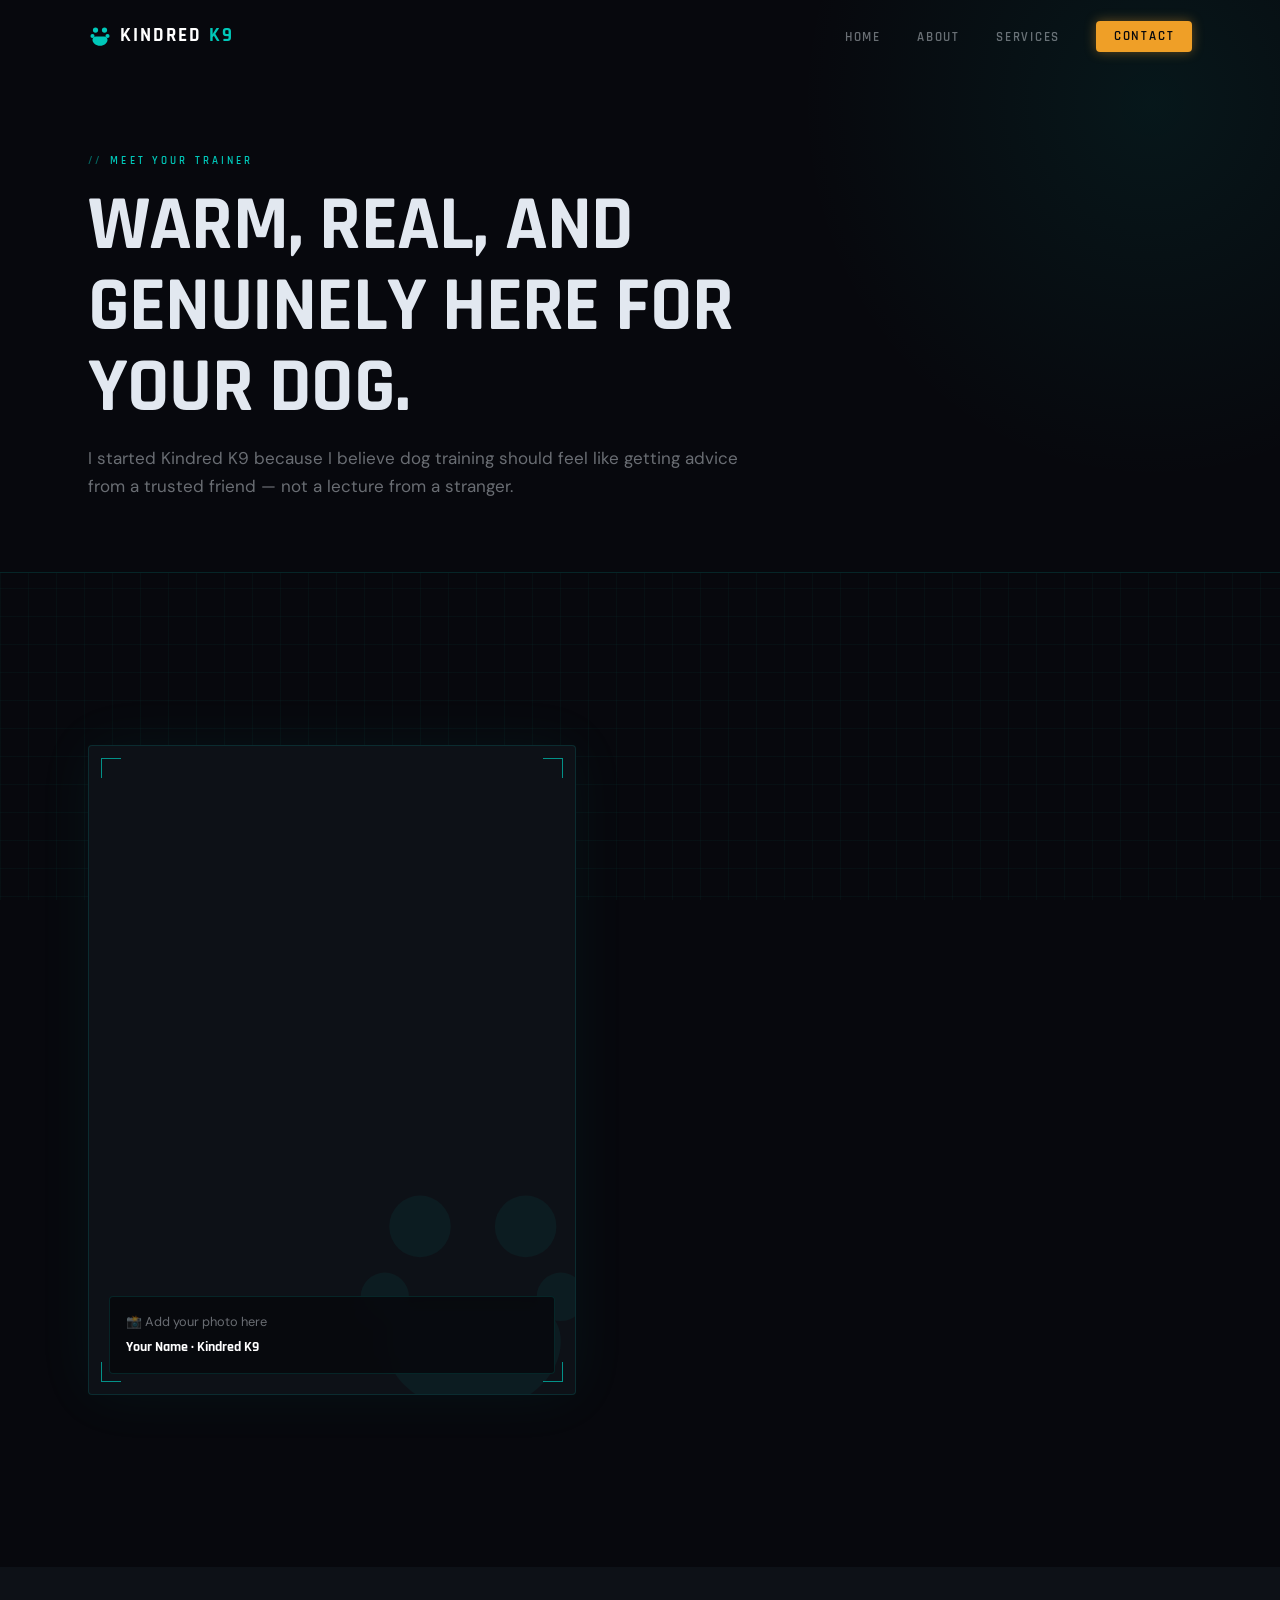
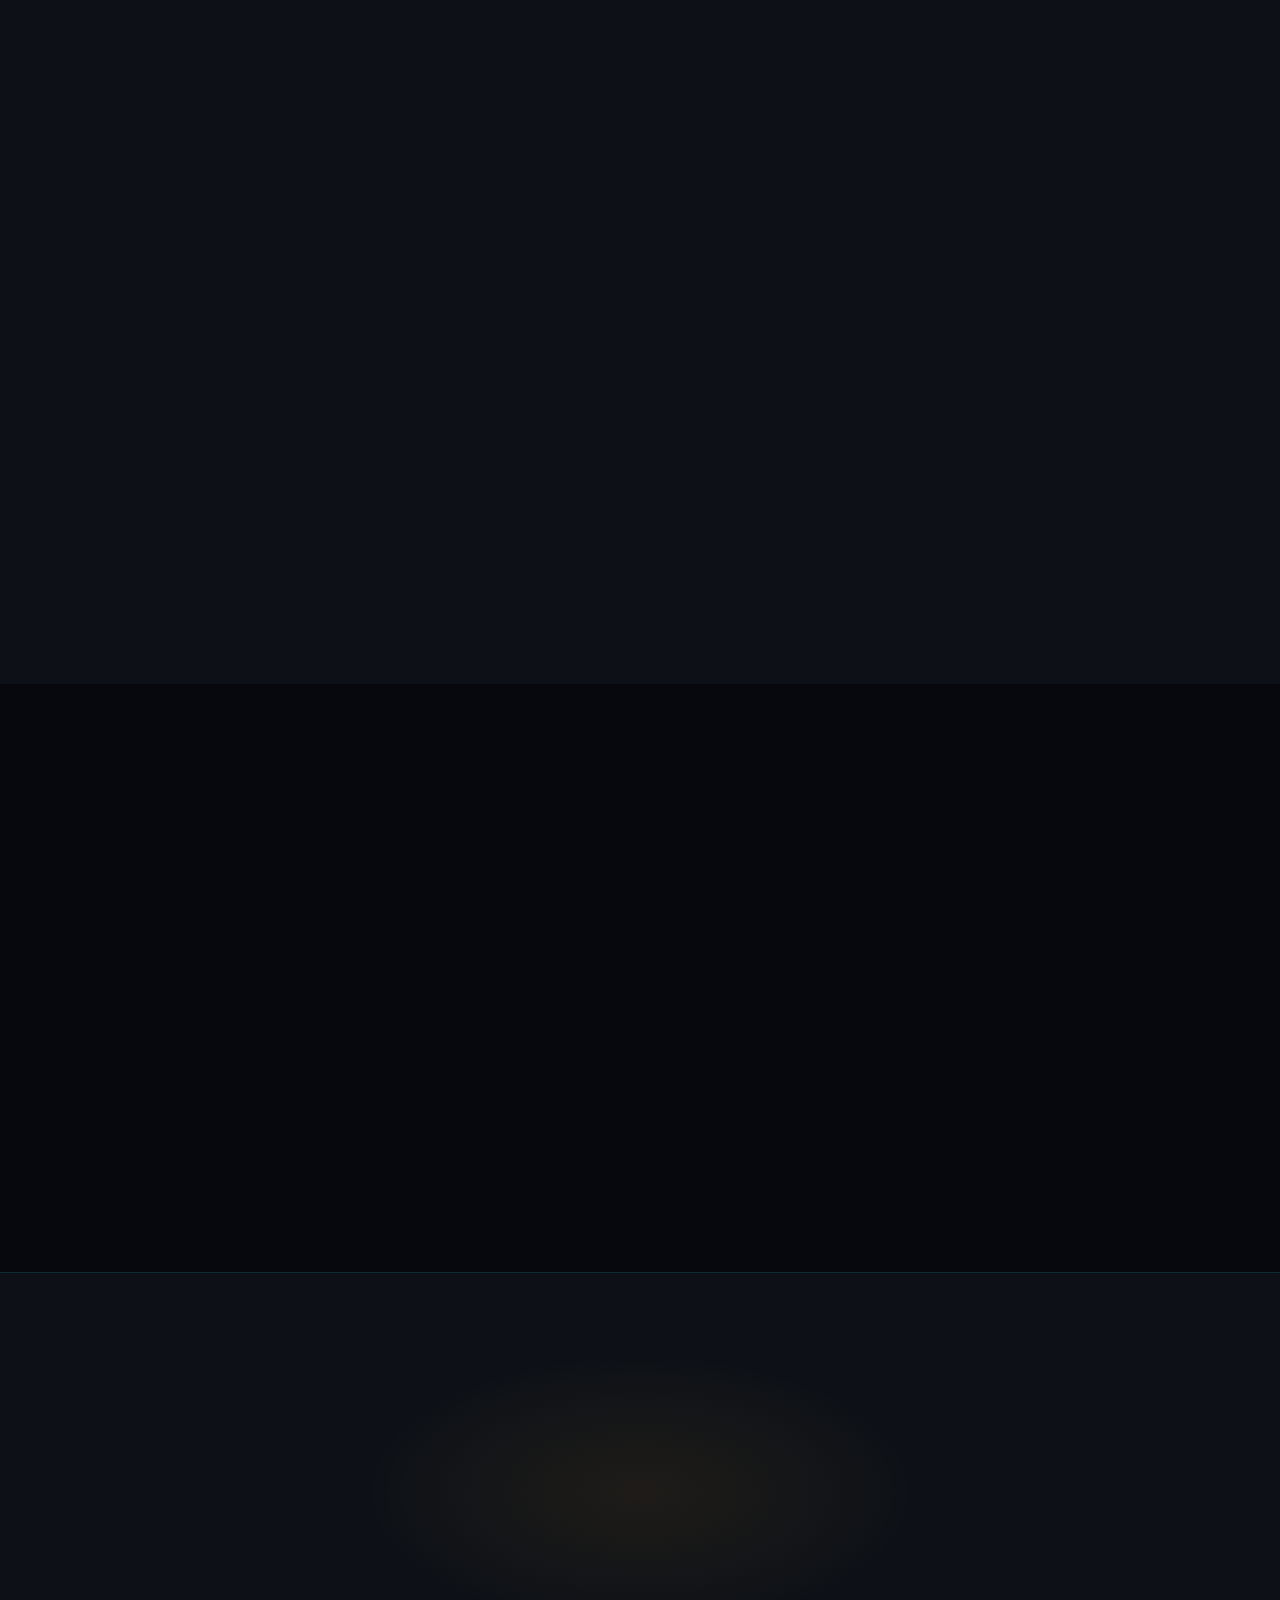
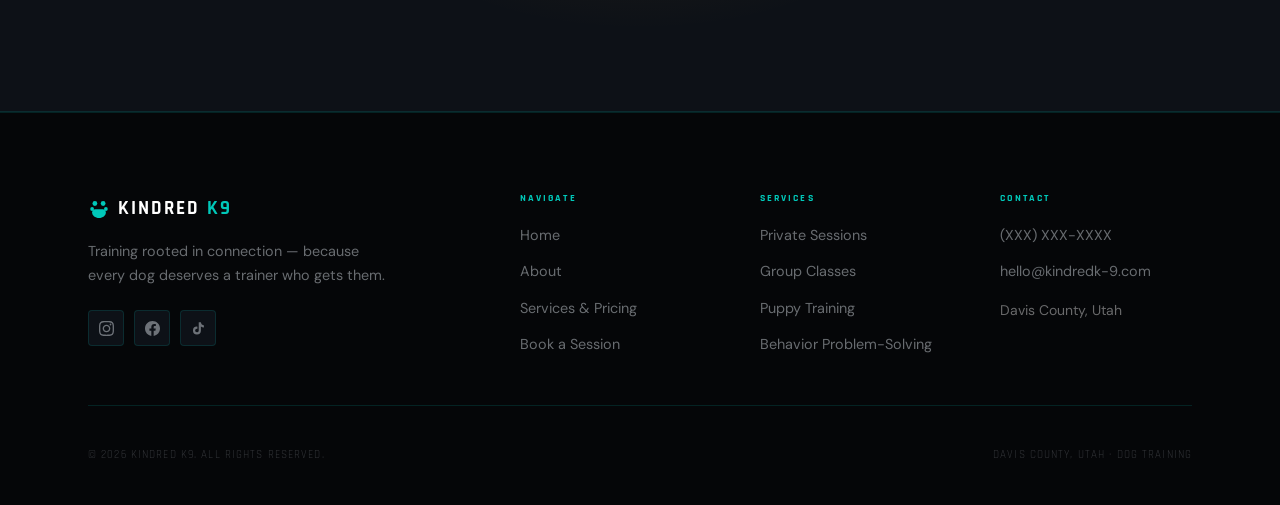
==== about.html @ f44fad34 "feat: update HTML for cyberpunk theme across all pages - Switch Playfair Display → Rajdhani Google F" ====
<!DOCTYPE html>
<html lang="en">
<head>
  <meta charset="UTF-8">
  <meta name="viewport" content="width=device-width, initial-scale=1.0">
  <title>About | Kindred K9 Dog Training – Davis County, Utah</title>
  <meta name="description" content="Meet the trainer behind Kindred K9. Learn about our relationship-first philosophy, training approach, and what it's like to work with us in Davis County, Utah.">
  <link rel="canonical" href="https://kindredk-9.com/about.html">

  <!-- Google Analytics placeholder -->
  <!-- <script async src="https://www.googletagmanager.com/gtag/js?id=G-XXXXXXXXXX"></script>
  <script>window.dataLayer=window.dataLayer||[];function gtag(){dataLayer.push(arguments);}gtag('js',new Date());gtag('config','G-XXXXXXXXXX');</script> -->

  <link rel="preconnect" href="https://fonts.googleapis.com">
  <link rel="preconnect" href="https://fonts.gstatic.com" crossorigin>
  <link href="https://fonts.googleapis.com/css2?family=Rajdhani:wght@400;500;600;700&family=DM+Sans:wght@300;400;500;600&display=swap" rel="stylesheet">
  <link rel="stylesheet" href="css/styles.css">
</head>
<body class="grid-bg">

  <!-- ── Navigation ─────────────────────────────── -->
  <nav class="site-nav" aria-label="Main navigation">
    <div class="nav-inner">
      <a href="index.html" class="nav-logo" aria-label="Kindred K9 home">
        <svg viewBox="0 0 32 32" fill="currentColor" aria-hidden="true">
          <circle cx="10" cy="8" r="3.5"/><circle cx="22" cy="8" r="3.5"/>
          <circle cx="6" cy="16" r="2.75"/><circle cx="26" cy="16" r="2.75"/>
          <path d="M16 29c-5.523 0-10-3.582-10-8 0-2.485 2.015-4.5 4.5-4.5h11c2.485 0 4.5 2.015 4.5 4.5 0 4.418-4.477 8-10 8z"/>
        </svg>
        KINDRED <span class="k9">K9</span>
      </a>
      <ul class="nav-links" role="list">
        <li><a href="index.html">Home</a></li>
        <li><a href="about.html">About</a></li>
        <li><a href="services.html">Services</a></li>
        <li><a href="contact.html" class="nav-cta">Contact</a></li>
      </ul>
      <button class="nav-toggle" aria-label="Open menu" aria-expanded="false">
        <span></span><span></span><span></span>
      </button>
    </div>
  </nav>

  <!-- ── Mobile Overlay ─────────────────────────── -->
  <div class="nav-overlay" role="dialog" aria-modal="true" aria-label="Navigation menu">
    <div class="nav-overlay-top">
      <a href="index.html" class="nav-logo">
        <svg viewBox="0 0 32 32" fill="currentColor" aria-hidden="true" style="width:24px;height:24px">
          <circle cx="10" cy="8" r="3.5"/><circle cx="22" cy="8" r="3.5"/>
          <circle cx="6" cy="16" r="2.75"/><circle cx="26" cy="16" r="2.75"/>
          <path d="M16 29c-5.523 0-10-3.582-10-8 0-2.485 2.015-4.5 4.5-4.5h11c2.485 0 4.5 2.015 4.5 4.5 0 4.418-4.477 8-10 8z"/>
        </svg>
        KINDRED <span class="k9">K9</span>
      </a>
      <button class="nav-overlay-close" aria-label="Close menu">&#x2715;</button>
    </div>
    <nav class="nav-overlay-links" aria-label="Mobile navigation">
      <a href="index.html">Home</a>
      <a href="about.html">About</a>
      <a href="services.html">Services</a>
    </nav>
    <div class="nav-overlay-cta">
      <a href="contact.html" class="btn btn-secondary btn-lg">Contact</a>
    </div>
  </div>

  <main>

    <!-- ── Page Hero ──────────────────────────────── -->
    <section class="page-hero" aria-label="About Kindred K9">
      <div class="container">
        <span class="eyebrow">Meet Your Trainer</span>
        <h1>Warm, real, and genuinely here for your dog.</h1>
        <p>I started Kindred K9 because I believe dog training should feel like getting advice from a trusted friend — not a lecture from a stranger.</p>
      </div>
    </section>

    <!-- ── Bio Section ────────────────────────────── -->
    <section class="section">
      <div class="container">
        <div class="about-split">

          <div class="about-photo" aria-hidden="true">
            <div class="corner corner-tl"></div>
            <div class="corner corner-tr"></div>
            <div class="corner corner-bl"></div>
            <div class="corner corner-br"></div>
            <div class="about-photo-paw">
              <svg viewBox="0 0 32 32" fill="currentColor">
                <circle cx="10" cy="8" r="3.5"/><circle cx="22" cy="8" r="3.5"/>
                <circle cx="6" cy="16" r="2.75"/><circle cx="26" cy="16" r="2.75"/>
                <path d="M16 29c-5.523 0-10-3.582-10-8 0-2.485 2.015-4.5 4.5-4.5h11c2.485 0 4.5 2.015 4.5 4.5 0 4.418-4.477 8-10 8z"/>
              </svg>
            </div>
            <div class="about-photo-caption">
              <p>📸 Add your photo here</p>
              <strong>Your Name · Kindred K9</strong>
            </div>
          </div>

          <div class="about-content" data-animate>
            <span class="eyebrow">My Story</span>
            <h2>Dogs have always been my people.</h2>
            <p>
              I grew up in the Salt Lake Valley surrounded by dogs — and I quickly realized
              that most behavior problems aren't about the dog at all. They're about
              communication. When dogs and their owners speak the same language, everything changes.
            </p>
            <p>
              After years of working with dogs of every breed, size, and background, I launched
              Kindred K9 to bring that kind of personal, patient, relationship-first training
              directly to families in Davis County and the surrounding communities.
            </p>
            <p>
              I'm not a franchise. I'm not a facility. I'm your neighbor — someone who genuinely
              cares about your dog and wants to see you both thrive together.
            </p>

            <div class="philosophy-grid" data-animate>
              <div class="philosophy-item">
                <h4>Force-free methods</h4>
                <p>Positive reinforcement because it works and because it's right.</p>
              </div>
              <div class="philosophy-item">
                <h4>Owner education</h4>
                <p>I teach you, not just your dog — so results last long after we're done.</p>
              </div>
              <div class="philosophy-item">
                <h4>No cookie-cutter plans</h4>
                <p>Every session is designed around your specific dog and home environment.</p>
              </div>
              <div class="philosophy-item">
                <h4>Honest about timelines</h4>
                <p>Real results take time. I'll always give you a straight answer about expectations.</p>
              </div>
            </div>
          </div>
        </div>
      </div>
    </section>

    <!-- ── Training Philosophy ────────────────────── -->
    <section class="section section--tinted" aria-labelledby="philosophy-heading">
      <div class="container">
        <div class="section-header" data-animate>
          <span class="eyebrow">My Approach</span>
          <h2 id="philosophy-heading">Training rooted in trust, not fear.</h2>
          <p>
            The methods I use are built on decades of behavioral science. But more than
            that — they're built on the simple belief that dogs want to work with us,
            not against us. Our job is to make that easy for them.
          </p>
        </div>

        <div class="why-grid" style="margin-top:1rem">
          <div class="why-item" data-animate data-delay="1">
            <div class="why-number">01</div>
            <h3>Read the whole dog</h3>
            <p>Behavior doesn't happen in a vacuum. I look at environment, history, and body language before I touch a training plan.</p>
          </div>
          <div class="why-item" data-animate data-delay="2">
            <div class="why-number">02</div>
            <h3>Train where life happens</h3>
            <p>The kitchen. The front door. The leash. Results that only work in a training facility aren't real results.</p>
          </div>
          <div class="why-item" data-animate data-delay="3">
            <div class="why-number">03</div>
            <h3>Keep you in the loop</h3>
            <p>I explain everything I'm doing and why, so you're not dependent on me — you're empowered on your own.</p>
          </div>
        </div>
      </div>
    </section>

    <!-- ── What to Expect ─────────────────────────── -->
    <section class="section" aria-labelledby="expect-heading">
      <div class="container">
        <div class="two-col-split">
          <div data-animate>
            <span class="eyebrow">The Process</span>
            <h2 id="expect-heading">What to expect working with Kindred K9</h2>
            <p>
              From your first message to your final session, here's exactly how it works
              — no surprises, no pressure.
            </p>
          </div>

          <div class="expect-list" data-animate>
            <div class="expect-item">
              <div class="expect-num" aria-hidden="true">1</div>
              <div>
                <h4>Reach out</h4>
                <p>Fill out the contact form or book a consultation. Tell me about your dog — breed, age, what's going on. I'll respond within 48 hours.</p>
              </div>
            </div>
            <div class="expect-item">
              <div class="expect-num" aria-hidden="true">2</div>
              <div>
                <h4>Free phone consult</h4>
                <p>We'll chat for 15 minutes about your goals and I'll recommend the right training path for your situation.</p>
              </div>
            </div>
            <div class="expect-item">
              <div class="expect-num" aria-hidden="true">3</div>
              <div>
                <h4>First session</h4>
                <p>I come to you. We assess your dog, start building trust, and you'll leave with clear homework to practice between sessions.</p>
              </div>
            </div>
            <div class="expect-item">
              <div class="expect-num" aria-hidden="true">4</div>
              <div>
                <h4>Ongoing support</h4>
                <p>Between sessions I'm available for quick questions. You're never left guessing until the next appointment.</p>
              </div>
            </div>
          </div>
        </div>
      </div>
    </section>

    <!-- ── CTA Banner ─────────────────────────────── -->
    <section class="cta-banner">
      <div class="container">
        <span class="eyebrow eyebrow--light" data-animate>Let's meet</span>
        <h2 data-animate>Ready to get started?</h2>
        <p data-animate>
          The first step is just a conversation. Tell me about your dog and let's figure out
          the right path together.
        </p>
        <div class="btn-group" style="justify-content:center" data-animate>
          <a href="contact.html" class="btn btn-white btn-lg">Book a Free Consult</a>
          <a href="services.html" class="btn btn-outline-white btn-lg">View Services</a>
        </div>
      </div>
    </section>

  </main>

  <!-- ── Footer ─────────────────────────────────── -->
  <footer class="site-footer">
    <div class="container">
      <div class="footer-grid">
        <div class="footer-brand">
          <a href="index.html" class="nav-logo">
            <svg viewBox="0 0 32 32" fill="currentColor" aria-hidden="true" style="width:22px;height:22px">
              <circle cx="10" cy="8" r="3.5"/><circle cx="22" cy="8" r="3.5"/>
              <circle cx="6" cy="16" r="2.75"/><circle cx="26" cy="16" r="2.75"/>
              <path d="M16 29c-5.523 0-10-3.582-10-8 0-2.485 2.015-4.5 4.5-4.5h11c2.485 0 4.5 2.015 4.5 4.5 0 4.418-4.477 8-10 8z"/>
            </svg>
            KINDRED <span class="k9">K9</span>
          </a>
          <p>Training rooted in connection — because every dog deserves a trainer who gets them.</p>
          <div class="footer-social">
            <a href="https://instagram.com/kindredk9" target="_blank" rel="noopener" aria-label="Instagram">
              <svg viewBox="0 0 24 24" fill="currentColor" aria-hidden="true"><path d="M12 2.163c3.204 0 3.584.012 4.85.07 3.252.148 4.771 1.691 4.919 4.919.058 1.265.069 1.645.069 4.849 0 3.205-.012 3.584-.069 4.849-.149 3.225-1.664 4.771-4.919 4.919-1.266.058-1.644.07-4.85.07-3.204 0-3.584-.012-4.849-.07-3.26-.149-4.771-1.699-4.919-4.92-.058-1.265-.07-1.644-.07-4.849 0-3.204.013-3.583.07-4.849.149-3.227 1.664-4.771 4.919-4.919 1.266-.057 1.645-.069 4.849-.069zm0-2.163c-3.259 0-3.667.014-4.947.072-4.358.2-6.78 2.618-6.98 6.98-.059 1.281-.073 1.689-.073 4.948 0 3.259.014 3.668.072 4.948.2 4.358 2.618 6.78 6.98 6.98 1.281.058 1.689.072 4.948.072 3.259 0 3.668-.014 4.948-.072 4.354-.2 6.782-2.618 6.979-6.98.059-1.28.073-1.689.073-4.948 0-3.259-.014-3.667-.072-4.947-.196-4.354-2.617-6.78-6.979-6.98-1.281-.059-1.69-.073-4.949-.073zm0 5.838c-3.403 0-6.162 2.759-6.162 6.162s2.759 6.163 6.162 6.163 6.162-2.759 6.162-6.163c0-3.403-2.759-6.162-6.162-6.162zm0 10.162c-2.209 0-4-1.79-4-4 0-2.209 1.791-4 4-4s4 1.791 4 4c0 2.21-1.791 4-4 4zm6.406-11.845c-.796 0-1.441.645-1.441 1.44s.645 1.44 1.441 1.44c.795 0 1.439-.645 1.439-1.44s-.644-1.44-1.439-1.44z"/></svg>
            </a>
            <a href="https://facebook.com/kindredk9" target="_blank" rel="noopener" aria-label="Facebook">
              <svg viewBox="0 0 24 24" fill="currentColor" aria-hidden="true"><path d="M24 12.073c0-6.627-5.373-12-12-12s-12 5.373-12 12c0 5.99 4.388 10.954 10.125 11.854v-8.385H7.078v-3.47h3.047V9.43c0-3.007 1.792-4.669 4.533-4.669 1.312 0 2.686.235 2.686.235v2.953H15.83c-1.491 0-1.956.925-1.956 1.874v2.25h3.328l-.532 3.47h-2.796v8.385C19.612 23.027 24 18.062 24 12.073z"/></svg>
            </a>
            <a href="https://tiktok.com/@kindredk9" target="_blank" rel="noopener" aria-label="TikTok">
              <svg viewBox="0 0 24 24" fill="currentColor" aria-hidden="true"><path d="M19.59 6.69a4.83 4.83 0 01-3.77-4.25V2h-3.45v13.67a2.89 2.89 0 01-2.88 2.5 2.89 2.89 0 01-2.89-2.89 2.89 2.89 0 012.89-2.89c.28 0 .54.04.79.1V9.01a6.33 6.33 0 00-.79-.05 6.34 6.34 0 00-6.34 6.34 6.34 6.34 0 006.34 6.34 6.34 6.34 0 006.33-6.34V8.69a8.27 8.27 0 004.84 1.56V6.79a4.85 4.85 0 01-1.07-.1z"/></svg>
            </a>
          </div>
        </div>
        <div class="footer-col">
          <h4>Navigate</h4>
          <ul>
            <li><a href="index.html">Home</a></li>
            <li><a href="about.html">About</a></li>
            <li><a href="services.html">Services &amp; Pricing</a></li>
            <li><a href="contact.html">Book a Session</a></li>
          </ul>
        </div>
        <div class="footer-col">
          <h4>Services</h4>
          <ul>
            <li><a href="services.html">Private Sessions</a></li>
            <li><a href="services.html">Group Classes</a></li>
            <li><a href="services.html">Puppy Training</a></li>
            <li><a href="services.html">Behavior Problem-Solving</a></li>
          </ul>
        </div>
        <div class="footer-col">
          <h4>Contact</h4>
          <ul>
            <li><a href="tel:+1XXXXXXXXXX">(XXX) XXX-XXXX</a></li>
            <li><a href="mailto:hello@kindredk-9.com">hello@kindredk-9.com</a></li>
            <li style="color:rgba(255,255,255,0.4); font-size:0.875rem; padding-top:0.25rem">Davis County, Utah</li>
          </ul>
        </div>
      </div>
      <div class="footer-bottom">
        <p>&copy; 2026 Kindred K9. All rights reserved.</p>
        <p>Davis County, Utah · Dog Training</p>
      </div>
    </div>
  </footer>

  <script src="js/main.js"></script>
</body>
</html>
---- css/styles.css ----
/* ===================================================
   KINDRED K9 — styles.css (Cyberpunk Redesign)
   =================================================== */

/* =====================
   CUSTOM PROPERTIES
===================== */
:root {
  --cyan:       #00C8B9;
  --cyan-dim:   rgba(0,200,185,0.15);
  --cyan-glow:  0 0 20px rgba(0,200,185,0.5);
  --amber:      #EF9F27;
  --amber-dim:  rgba(239,159,39,0.15);
  --amber-glow: 0 0 20px rgba(239,159,39,0.5);
  --bg:         #07080D;
  --surface:    #0D1117;
  --surface2:   #111820;
  --border:     rgba(0,200,185,0.15);
  --text:       #E2E8F0;
  --text-muted: rgba(226,232,240,0.45);

  --font-display: 'Rajdhani', sans-serif;
  --font-body:    'DM Sans', system-ui, sans-serif;

  --container-max:     1200px;
  --container-padding: clamp(1.25rem, 5vw, 3rem);

  --radius: 4px;
  --transition: 0.25s cubic-bezier(0.4, 0, 0.2, 1);
}

/* =====================
   RESET & BASE
===================== */
*, *::before, *::after { box-sizing: border-box; margin: 0; padding: 0; }
html { scroll-behavior: smooth; font-size: 16px; }
body {
  font-family: var(--font-body);
  background: var(--bg);
  color: var(--text);
  line-height: 1.65;
  -webkit-font-smoothing: antialiased;
  overflow-x: hidden;
}
img { max-width: 100%; height: auto; display: block; }
a   { color: inherit; text-decoration: none; }
ul  { list-style: none; }
button { font-family: var(--font-body); }

.grid-bg {
  background-image:
    linear-gradient(rgba(0,200,185,0.04) 1px, transparent 1px),
    linear-gradient(90deg, rgba(0,200,185,0.04) 1px, transparent 1px);
  background-size: 28px 28px;
  background-attachment: fixed;
}

/* =====================
   TYPOGRAPHY
===================== */
h1, h2, h3, h4 {
  font-family: var(--font-display);
  line-height: 1.05;
  color: var(--text);
  text-transform: uppercase;
  letter-spacing: -0.01em;
}
h1 { font-size: clamp(2.8rem, 6vw, 5.5rem); font-weight: 700; }
h2 { font-size: clamp(2rem, 4vw, 3rem);      font-weight: 700; }
h3 { font-size: clamp(1.1rem, 2vw, 1.3rem);  font-weight: 700; letter-spacing: 0.04em; }
h4 { font-size: 0.875rem; font-weight: 700; letter-spacing: 0.14em; }

p { max-width: 62ch; font-size: clamp(0.9375rem, 1.5vw, 1.0625rem); }

.eyebrow {
  display: flex; align-items: center; gap: 0.5rem;
  font-family: var(--font-display);
  font-size: 0.7rem; font-weight: 600;
  letter-spacing: 0.28em; text-transform: uppercase;
  color: var(--cyan); margin-bottom: 1rem;
}
.eyebrow::before { content: '//'; opacity: 0.5; }
.eyebrow--light  { color: var(--cyan); }

em { color: var(--cyan); font-style: normal; }

.text-center { text-align: center; }
.sr-only {
  position: absolute; width: 1px; height: 1px;
  padding: 0; overflow: hidden; clip: rect(0,0,0,0);
  white-space: nowrap; border: 0;
}

/* =====================
   LAYOUT
===================== */
.container {
  max-width: var(--container-max);
  margin: 0 auto;
  padding-left: var(--container-padding);
  padding-right: var(--container-padding);
}

.section         { padding: 6rem 0; }
.section--tight  { padding: 3.5rem 0; }
.section--tinted { background: var(--surface); }
.section--dark   { background: var(--bg); }

.section-header          { max-width: 640px; margin-bottom: 3.5rem; }
.section-header h2       { margin-bottom: 0.875rem; }
.section-header p        { color: var(--text-muted); font-size: 1.0625rem; }
.section-header--light p { color: var(--text-muted); }
.section-header--light h2{ color: white; }
.section-header--center  { max-width: none; text-align: center; margin-left: auto; margin-right: auto; }

/* =====================
   BUTTONS
===================== */
.btn {
  display: inline-flex; align-items: center; gap: 0.5rem;
  font-family: var(--font-display);
  font-weight: 700; font-size: 0.85rem;
  letter-spacing: 0.14em; text-transform: uppercase;
  padding: 0.875rem 2rem;
  border-radius: var(--radius);
  border: 1px solid transparent;
  cursor: pointer; transition: var(--transition);
  white-space: nowrap; line-height: 1;
}

.btn-primary {
  background: var(--amber); color: var(--bg);
  border-color: var(--amber); box-shadow: var(--amber-glow);
}
.btn-primary:hover {
  background: #f5a832; border-color: #f5a832;
  transform: translateY(-2px);
  box-shadow: 0 0 32px rgba(239,159,39,0.7);
}

.btn-secondary {
  background: transparent; color: var(--cyan);
  border-color: rgba(0,200,185,0.5);
}
.btn-secondary:hover {
  background: var(--cyan-dim); border-color: var(--cyan);
  transform: translateY(-2px);
}

.btn-white {
  background: white; color: var(--bg); border-color: white;
}
.btn-white:hover {
  background: var(--text); transform: translateY(-2px);
}

.btn-outline-white {
  background: transparent; color: white;
  border-color: rgba(255,255,255,0.4);
}
.btn-outline-white:hover {
  background: rgba(255,255,255,0.08); border-color: white;
}

.btn-lg { padding: 1rem 2.25rem; font-size: 0.9rem; }

.btn-group { display: flex; flex-wrap: wrap; gap: 1rem; align-items: center; }

/* =====================
   NAVIGATION
===================== */
.site-nav {
  position: fixed; top: 0; left: 0; right: 0; z-index: 100;
  padding: 1.25rem 0;
  transition: background var(--transition), padding var(--transition), box-shadow var(--transition);
}
.site-nav.scrolled {
  background: rgba(7,8,13,0.95);
  backdrop-filter: blur(14px); -webkit-backdrop-filter: blur(14px);
  box-shadow: 0 1px 0 var(--border);
  padding: 0.875rem 0;
}

.nav-inner {
  max-width: var(--container-max); margin: 0 auto;
  padding: 0 var(--container-padding);
  display: flex; align-items: center; justify-content: space-between;
}

.nav-logo {
  display: flex; align-items: center; gap: 0.5rem;
  font-family: var(--font-display);
  font-size: 1.2rem; font-weight: 700;
  letter-spacing: 0.1em; text-transform: uppercase;
  color: white; transition: opacity var(--transition);
}
.nav-logo:hover { opacity: 0.8; }
.nav-logo svg { width: 24px; height: 24px; flex-shrink: 0; color: var(--cyan); }
.nav-logo .k9 { color: var(--cyan); }

.nav-links { display: flex; align-items: center; gap: 2.25rem; }
.nav-links a {
  font-family: var(--font-display);
  font-size: 0.8rem; font-weight: 600;
  letter-spacing: 0.14em; text-transform: uppercase;
  color: var(--text-muted); transition: color var(--transition);
  position: relative;
}
.nav-links a::after {
  content: '';
  position: absolute; bottom: -4px; left: 0;
  width: 0; height: 1px; background: var(--cyan);
  transition: width var(--transition);
}
.nav-links a:hover,
.nav-links a.active { color: white; }
.nav-links a:hover::after,
.nav-links a.active::after { width: 100%; }

.nav-links .nav-cta {
  background: var(--amber); color: var(--bg) !important;
  padding: 0.45rem 1.1rem; border-radius: var(--radius);
  box-shadow: 0 0 12px rgba(239,159,39,0.4);
}
.nav-links .nav-cta::after { display: none; }
.nav-links .nav-cta:hover {
  background: #f5a832; box-shadow: var(--amber-glow);
  transform: translateY(-1px);
}

.nav-toggle {
  display: none; flex-direction: column; gap: 5px;
  background: none; border: none; cursor: pointer; padding: 4px; z-index: 200;
}
.nav-toggle span {
  display: block; width: 24px; height: 2px; background: var(--text);
  transition: var(--transition); transform-origin: center;
}
.nav-toggle.open span:nth-child(1) { transform: translateY(7px) rotate(45deg); }
.nav-toggle.open span:nth-child(2) { opacity: 0; transform: scaleX(0); }
.nav-toggle.open span:nth-child(3) { transform: translateY(-7px) rotate(-45deg); }

.nav-overlay {
  position: fixed; inset: 0; background: var(--bg); z-index: 150;
  display: flex; flex-direction: column;
  align-items: center; justify-content: center; gap: 2.5rem;
  opacity: 0; pointer-events: none; transition: opacity 0.3s ease;
  background-image:
    linear-gradient(rgba(0,200,185,0.04) 1px, transparent 1px),
    linear-gradient(90deg, rgba(0,200,185,0.04) 1px, transparent 1px);
  background-size: 28px 28px;
}
.nav-overlay.open { opacity: 1; pointer-events: all; }

.nav-overlay-top {
  position: absolute; top: 1.25rem; left: 0; right: 0;
  padding: 0 var(--container-padding);
  display: flex; align-items: center; justify-content: space-between;
}
.nav-overlay-close {
  background: none; border: 1px solid var(--border); cursor: pointer;
  width: 40px; height: 40px;
  display: flex; align-items: center; justify-content: center;
  color: var(--text); font-size: 1.25rem; line-height: 1;
  border-radius: var(--radius);
  transition: border-color var(--transition), background var(--transition), color var(--transition);
}
.nav-overlay-close:hover { border-color: var(--cyan); background: var(--cyan-dim); color: var(--cyan); }

.nav-overlay-links {
  display: flex; flex-direction: column;
  align-items: center; gap: 1.75rem; text-align: center;
}
.nav-overlay-links a {
  font-family: var(--font-display);
  font-size: clamp(2rem, 7vw, 3rem); font-weight: 700;
  text-transform: uppercase; letter-spacing: 0.05em;
  color: var(--text-muted); transition: color var(--transition);
}
.nav-overlay-links a:hover { color: var(--cyan); }

.nav-overlay-cta { margin-top: 0.5rem; }

/* =====================
   HERO — HOME
===================== */
.hero {
  min-height: 100vh; display: flex; align-items: center;
  padding: calc(5rem + 80px) 0 5rem;
  position: relative; overflow: hidden;
}
.hero::before {
  content: '';
  position: absolute; top: -20%; right: -10%; z-index: 0;
  width: 60%; height: 120%;
  background: radial-gradient(ellipse at 60% 40%, rgba(0,200,185,0.1) 0%, transparent 65%);
  pointer-events: none;
}
.hero::after {
  content: '';
  position: absolute; bottom: -10%; left: -5%; z-index: 0;
  width: 40%; height: 60%;
  background: radial-gradient(ellipse at 40% 60%, rgba(239,159,39,0.07) 0%, transparent 65%);
  pointer-events: none;
}

.hero-inner {
  position: relative; z-index: 1;
  display: grid; grid-template-columns: 1.15fr 0.85fr;
  gap: 4rem; align-items: center;
  max-width: var(--container-max); margin: 0 auto;
  padding: 0 var(--container-padding); width: 100%;
}

.hero-badge {
  display: inline-flex; align-items: center; gap: 0.5rem;
  background: var(--cyan-dim); border: 1px solid var(--border);
  color: var(--cyan); padding: 0.4rem 1rem; border-radius: var(--radius);
  font-family: var(--font-display);
  font-size: 0.7rem; font-weight: 600; letter-spacing: 0.18em; text-transform: uppercase;
  margin-bottom: 1.5rem;
}
.hero-badge svg { width: 12px; height: 12px; }

.hero h1 { margin-bottom: 1.375rem; color: white; }
.hero h1 em { color: var(--cyan); text-shadow: var(--cyan-glow); font-style: normal; }

.hero-desc {
  color: var(--text-muted);
  font-size: clamp(1rem, 1.5vw, 1.125rem);
  margin-bottom: 2.25rem; max-width: 50ch;
}

.hero-trust {
  display: flex; flex-wrap: wrap; gap: 1.5rem;
  margin-top: 2.5rem; padding-top: 2rem;
  border-top: 1px solid var(--border);
}
.hero-trust-item {
  display: flex; align-items: center; gap: 0.5rem;
  font-family: var(--font-display);
  font-size: 0.72rem; font-weight: 600;
  letter-spacing: 0.1em; text-transform: uppercase;
  color: var(--text-muted);
}
.hero-trust-item svg { color: var(--cyan); width: 14px; height: 14px; flex-shrink: 0; }

.hero-visual { position: relative; }

/* hero-blob is no longer used */
.hero-blob { display: none; }

.hero-image {
  position: relative; aspect-ratio: 4/5;
  border-radius: var(--radius);
  background: var(--surface);
  border: 1px solid var(--border); overflow: hidden;
  box-shadow: 0 0 60px rgba(0,200,185,0.06);
}

/* Circuit corner brackets — used on .hero-image and .about-photo */
.corner {
  position: absolute; width: 20px; height: 20px;
  border-color: var(--cyan); border-style: solid; opacity: 0.7; z-index: 2;
}
.corner-tl { top: 12px; left: 12px;   border-width: 1.5px 0 0 1.5px; }
.corner-tr { top: 12px; right: 12px;  border-width: 1.5px 1.5px 0 0; }
.corner-bl { bottom: 12px; left: 12px;  border-width: 0 0 1.5px 1.5px; }
.corner-br { bottom: 12px; right: 12px; border-width: 0 1.5px 1.5px 0; }

.hero-image-paw {
  position: absolute; top: 50%; left: 50%;
  transform: translate(-50%, -55%);
  width: 48%; color: rgba(0,200,185,0.1);
}
.hero-image-label {
  position: absolute; bottom: 1.25rem; left: 1.25rem; right: 1.25rem;
  background: rgba(7,8,13,0.88); backdrop-filter: blur(8px);
  border: 1px solid var(--border); border-radius: var(--radius);
  padding: 0.875rem 1rem;
  display: flex; align-items: center; gap: 0.75rem;
}
.hero-image-label .label-divider {
  width: 1px; height: 32px; background: var(--border); flex-shrink: 0;
}
.hero-image-label .label-stars { color: var(--amber); font-size: 0.75rem; letter-spacing: 2px; }
.hero-image-label .label-top {
  font-family: var(--font-display); font-size: 0.65rem;
  color: var(--text-muted); letter-spacing: 0.1em; text-transform: uppercase;
}
.hero-image-label .label-name {
  font-family: var(--font-display); font-weight: 700;
  font-size: 0.9rem; color: white;
}
.hero-image-label .label-sub {
  font-size: 0.72rem; color: var(--text-muted);
}

/* =====================
   TRUST BAR
===================== */
.trust-bar {
  background: var(--surface);
  border-top: 1px solid var(--border);
  border-bottom: 1px solid var(--border);
  padding: 1rem 0;
}
.trust-bar-inner {
  display: flex; flex-wrap: wrap;
  align-items: center; justify-content: center;
  gap: 1.5rem 2.25rem;
  max-width: var(--container-max); margin: 0 auto;
  padding: 0 var(--container-padding);
}
.trust-item {
  display: flex; align-items: center; gap: 0.5rem;
  font-family: var(--font-display);
  font-size: 0.72rem; font-weight: 600;
  letter-spacing: 0.12em; text-transform: uppercase;
  color: var(--text-muted);
}
.trust-item svg { color: var(--cyan); width: 14px; height: 14px; flex-shrink: 0; }
.trust-sep { width: 1px; height: 16px; background: var(--border); }

/* =====================
   SERVICE OVERVIEW CARDS
===================== */
.services-grid {
  display: grid;
  grid-template-columns: repeat(auto-fill, minmax(255px, 1fr));
  gap: 1.25rem;
}

.service-card {
  background: var(--bg); border-radius: var(--radius);
  padding: 1.875rem; border: 1px solid var(--border);
  transition: border-color var(--transition), box-shadow var(--transition);
  position: relative; overflow: hidden;
}
.service-card::before {
  content: '';
  position: absolute; top: 0; left: 0; right: 0; height: 2px;
  background: linear-gradient(90deg, var(--cyan), transparent); opacity: 0.7;
}
.service-card::after {
  content: '';
  position: absolute; top: 12px; right: 12px;
  width: 5px; height: 5px; border-radius: 50%;
  background: var(--cyan); opacity: 0.4; box-shadow: 0 0 6px var(--cyan);
}
.service-card:hover {
  border-color: rgba(0,200,185,0.4);
  box-shadow: 0 0 30px rgba(0,200,185,0.08);
}

.service-icon {
  width: 48px; height: 48px;
  background: var(--cyan-dim); border: 1px solid var(--border);
  border-radius: var(--radius);
  display: flex; align-items: center; justify-content: center;
  color: var(--cyan); margin-bottom: 1.125rem;
}
.service-icon svg { width: 22px; height: 22px; }

.service-card h3 { font-size: 1.1rem; margin-bottom: 0.625rem; color: white; }
.service-card p  { font-size: 0.9rem; color: var(--text-muted); line-height: 1.65; max-width: none; }

.service-price {
  display: flex; align-items: baseline; gap: 0.25rem;
  margin-top: 1.25rem; padding-top: 1rem;
  border-top: 1px solid var(--border);
}
.service-price .amount {
  font-family: var(--font-display); font-size: 1.625rem; font-weight: 700;
  color: var(--amber); text-shadow: 0 0 16px rgba(239,159,39,0.35);
}
.service-price .label { font-size: 0.8rem; color: var(--text-muted); }

.service-badge {
  display: inline-block; font-size: 0.65rem; font-weight: 600;
  padding: 0.2rem 0.6rem; border-radius: var(--radius);
  background: var(--amber-dim); color: var(--amber);
  margin-left: 0.375rem;
  font-family: var(--font-display); letter-spacing: 0.08em;
}

/* =====================
   WHY KINDRED K9
===================== */
.why-grid { display: grid; grid-template-columns: repeat(3, 1fr); gap: 2rem; }
.why-item {
  padding: 2rem; background: var(--surface);
  border: 1px solid var(--border); border-radius: var(--radius);
  position: relative;
}
.why-item::before {
  content: '';
  position: absolute; top: 0; left: 0; bottom: 0; width: 2px;
  background: linear-gradient(180deg, var(--cyan), transparent); opacity: 0.6;
  border-radius: var(--radius) 0 0 var(--radius);
}
.why-number {
  font-family: var(--font-display); font-size: 4rem; font-weight: 700;
  color: var(--cyan); opacity: 0.15; line-height: 1; margin-bottom: 0.375rem;
}
.why-item h3 { font-size: 1.1rem; margin-bottom: 0.625rem; color: white; }
.why-item p  { font-size: 0.9rem; color: var(--text-muted); max-width: none; }

/* =====================
   TESTIMONIALS
===================== */
.testimonials-grid {
  display: grid;
  grid-template-columns: repeat(auto-fill, minmax(300px, 1fr));
  gap: 1.25rem;
}
.testimonial-card {
  background: var(--surface); border: 1px solid var(--border);
  border-radius: var(--radius); padding: 2rem;
  transition: border-color var(--transition);
}
.testimonial-card:hover { border-color: rgba(0,200,185,0.35); }
.testimonial-stars { color: var(--amber); font-size: 0.8rem; margin-bottom: 1rem; letter-spacing: 2px; }
.testimonial-card blockquote {
  font-size: 1rem; font-style: italic;
  color: rgba(226,232,240,0.8); line-height: 1.75; margin-bottom: 1.375rem;
}
.testimonial-author { display: flex; align-items: center; gap: 0.75rem; }
.testimonial-avatar {
  width: 42px; height: 42px; border-radius: 50%;
  background: var(--surface2); border: 1px solid var(--border);
  display: flex; align-items: center; justify-content: center;
  font-family: var(--font-display); font-size: 1.1rem;
  color: var(--cyan); font-weight: 700; flex-shrink: 0;
}
.testimonial-name { font-family: var(--font-display); font-weight: 700; font-size: 0.9rem; color: white; }
.testimonial-meta { font-size: 0.8rem; color: var(--text-muted); margin-top: 0.15rem; }

/* =====================
   CTA BANNER
===================== */
.cta-banner {
  background: var(--surface);
  border-top: 1px solid var(--border); border-bottom: 1px solid var(--border);
  padding: 6rem 0; text-align: center;
  position: relative; overflow: hidden;
}
.cta-banner::before {
  content: '';
  position: absolute; top: 50%; left: 50%; transform: translate(-50%,-50%);
  width: 600px; height: 300px;
  background: radial-gradient(ellipse, rgba(239,159,39,0.08) 0%, transparent 65%);
  pointer-events: none;
}
.cta-banner .container { position: relative; z-index: 1; }
.cta-banner .eyebrow   { justify-content: center; }
.cta-banner h2 { color: white; margin-bottom: 1rem; max-width: none; }
.cta-banner p  { color: var(--text-muted); margin: 0 auto 2.5rem; }

/* =====================
   PAGE HERO (inner pages)
===================== */
.page-hero {
  background: var(--bg);
  padding: calc(4.5rem + 80px) 0 4.5rem;
  position: relative; overflow: hidden;
  border-bottom: 1px solid var(--border);
}
.page-hero::before {
  content: '';
  position: absolute; top: -30%; right: -10%;
  width: 50%; height: 120%;
  background: radial-gradient(ellipse at 60% 40%, rgba(0,200,185,0.08) 0%, transparent 65%);
  pointer-events: none;
}
.page-hero .container { position: relative; z-index: 1; }
.page-hero h1 { margin-bottom: 1rem; max-width: 20ch; }
.page-hero p  { color: var(--text-muted); font-size: 1.0625rem; max-width: 55ch; }

/* page-hero.dark-bottom no longer needed — remove clip-path */
.page-hero::after { display: none; }

/* =====================
   ABOUT PAGE
===================== */
.about-split {
  display: grid; grid-template-columns: 1fr 1.1fr;
  gap: 5rem; align-items: center;
}
.about-photo {
  aspect-ratio: 3/4; border-radius: var(--radius);
  background: var(--surface); border: 1px solid var(--border);
  position: relative; overflow: hidden;
  box-shadow: 0 0 60px rgba(0,200,185,0.06);
}
.about-photo-paw {
  position: absolute; bottom: -8%; right: -8%;
  width: 58%; color: rgba(0,200,185,0.06);
}
.about-photo-caption {
  position: absolute; bottom: 1.25rem; left: 1.25rem; right: 1.25rem;
  background: rgba(7,8,13,0.88); backdrop-filter: blur(8px);
  border: 1px solid var(--border); border-radius: var(--radius);
  padding: 0.875rem 1rem;
}
.about-photo-caption p { font-size: 0.8rem; color: var(--text-muted); max-width: none; }
.about-photo-caption strong { font-family: var(--font-display); font-size: 0.9rem; color: white; font-weight: 700; }

.about-content h2 { margin-bottom: 1.125rem; }
.about-content > p { color: var(--text-muted); margin-bottom: 1rem; max-width: 54ch; }

.philosophy-grid { display: grid; grid-template-columns: 1fr 1fr; gap: 1rem; margin-top: 2rem; }
.philosophy-item {
  background: var(--surface); border-radius: var(--radius);
  padding: 1.25rem; border: 1px solid var(--border);
  border-left: 2px solid var(--cyan);
}
.philosophy-item h4 { font-size: 0.75rem; color: var(--cyan); margin-bottom: 0.375rem; }
.philosophy-item p  { font-size: 0.875rem; color: var(--text-muted); max-width: none; margin: 0; }

.two-col-split {
  display: grid; grid-template-columns: 1fr 1fr;
  gap: 5rem; align-items: start;
}
.expect-list { display: flex; flex-direction: column; gap: 2rem; }
.expect-item { display: grid; grid-template-columns: 48px 1fr; gap: 1.25rem; align-items: start; }
.expect-num {
  width: 48px; height: 48px; border-radius: 50%;
  background: var(--cyan-dim); border: 1px solid var(--border);
  display: flex; align-items: center; justify-content: center;
  font-family: var(--font-display); font-size: 1.25rem; font-weight: 700;
  color: var(--cyan); flex-shrink: 0;
}
.expect-item h4 { margin-bottom: 0.3rem; font-size: 1rem; color: white; }
.expect-item p  { font-size: 0.9rem; color: var(--text-muted); max-width: none; margin: 0; }

/* =====================
   SERVICES PAGE
===================== */
.service-full {
  display: grid; grid-template-columns: 1fr auto;
  gap: 2.5rem; align-items: start;
  background: var(--surface); border-radius: var(--radius);
  padding: 2.5rem; border: 1px solid var(--border);
  margin-bottom: 1.25rem;
  transition: border-color var(--transition), box-shadow var(--transition);
  position: relative; overflow: hidden;
}
.service-full::before {
  content: '';
  position: absolute; top: 0; left: 0; right: 0; height: 2px;
  background: linear-gradient(90deg, var(--cyan), transparent); opacity: 0.5;
}
.service-full:hover {
  border-color: rgba(0,200,185,0.35);
  box-shadow: 0 0 30px rgba(0,200,185,0.06);
}
.service-full .service-icon { margin-bottom: 1rem; }
.service-full h3 { font-size: 1.5rem; margin-bottom: 0.5rem; color: white; }
.service-full .desc { color: var(--text-muted); margin-bottom: 1.25rem; max-width: none; }

.includes-label {
  font-family: var(--font-display);
  font-size: 0.65rem; font-weight: 700; letter-spacing: 0.18em;
  text-transform: uppercase; color: var(--cyan); margin-bottom: 0.6rem;
}
.includes-list { display: flex; flex-direction: column; gap: 0.4rem; }
.includes-list li {
  font-size: 0.9rem; color: var(--text-muted);
  display: flex; align-items: flex-start; gap: 0.5rem;
}
.includes-list li::before {
  content: '';
  width: 5px; height: 5px; border-radius: 50%;
  background: var(--cyan); box-shadow: 0 0 6px var(--cyan);
  margin-top: 0.55em; flex-shrink: 0;
}

.pricing-box {
  background: var(--bg); border-radius: var(--radius);
  padding: 1.625rem 1.5rem; text-align: center;
  min-width: 175px; border: 1px solid var(--border);
}
.pricing-box .from {
  font-family: var(--font-display);
  font-size: 0.65rem; letter-spacing: 0.16em;
  text-transform: uppercase; color: var(--cyan); font-weight: 600;
}
.pricing-box .price {
  font-family: var(--font-display); font-size: 2.375rem; font-weight: 700;
  color: var(--amber); text-shadow: 0 0 20px rgba(239,159,39,0.4);
  line-height: 1; margin: 0.25rem 0;
}
.pricing-box .per { font-size: 0.8rem; color: var(--text-muted); margin-bottom: 1.125rem; }

/* =====================
   CONTACT PAGE
===================== */
.contact-grid { display: grid; grid-template-columns: 1.4fr 0.6fr; gap: 3rem; align-items: start; }
.contact-form-card {
  background: var(--surface); border-radius: var(--radius);
  padding: 2.5rem; border: 1px solid var(--border);
}
.contact-form-card h2 { font-size: 1.75rem; margin-bottom: 0.5rem; }
.contact-form-card .form-intro { color: var(--text-muted); font-size: 0.9375rem; margin-bottom: 2rem; max-width: none; }

.form-group { margin-bottom: 1.25rem; }
.form-row { display: grid; grid-template-columns: 1fr 1fr; gap: 1rem; }

label {
  display: block; font-family: var(--font-display);
  font-size: 0.7rem; font-weight: 600;
  letter-spacing: 0.16em; text-transform: uppercase;
  color: var(--cyan); margin-bottom: 0.5rem;
}

input[type="text"], input[type="email"], input[type="tel"], select, textarea {
  width: 100%; font-family: var(--font-body); font-size: 0.9375rem;
  color: var(--text); background: var(--bg);
  border: 1px solid var(--border); border-radius: var(--radius);
  padding: 0.75rem 0.9375rem;
  transition: border-color var(--transition), box-shadow var(--transition);
  outline: none; -webkit-appearance: none; appearance: none;
}
input[type="text"]:focus, input[type="email"]:focus,
input[type="tel"]:focus, select:focus, textarea:focus {
  border-color: var(--cyan); box-shadow: 0 0 0 3px var(--cyan-dim);
}
input::placeholder, textarea::placeholder { color: rgba(226,232,240,0.2); }
textarea { resize: vertical; min-height: 120px; }
select {
  background-image: url("data:image/svg+xml,%3Csvg xmlns='http://www.w3.org/2000/svg' width='12' height='8' viewBox='0 0 12 8'%3E%3Cpath d='M1 1l5 5 5-5' stroke='%2300C8B9' stroke-width='1.5' fill='none' stroke-linecap='round'/%3E%3C/svg%3E");
  background-repeat: no-repeat; background-position: right 1rem center;
  padding-right: 2.5rem;
}
select option { background: var(--surface); color: var(--text); }

.form-submit { width: 100%; justify-content: center; font-size: 1rem; padding: 1rem; }

.contact-aside { padding-top: 0.5rem; }
.contact-info-box {
  background: var(--surface); border-radius: var(--radius);
  padding: 2rem; margin-bottom: 1.25rem; border: 1px solid var(--border);
}
.contact-info-box h3 { font-size: 1.25rem; margin-bottom: 1.25rem; color: white; }
.contact-detail { display: flex; align-items: flex-start; gap: 0.75rem; margin-bottom: 1rem; }
.contact-detail:last-child { margin-bottom: 0; }
.contact-detail svg { color: var(--cyan); width: 17px; height: 17px; flex-shrink: 0; margin-top: 2px; }
.contact-detail strong {
  display: block; font-family: var(--font-display); font-size: 0.7rem;
  font-weight: 700; letter-spacing: 0.14em; text-transform: uppercase;
  color: var(--cyan); margin-bottom: 0.2rem;
}
.contact-detail p { font-size: 0.9375rem; color: var(--text-muted); max-width: none; margin: 0; }

.booking-placeholder {
  background: var(--surface); border-radius: var(--radius);
  padding: 2rem; text-align: center;
  border: 1px dashed rgba(0,200,185,0.3);
}
.booking-placeholder svg { color: var(--cyan); width: 36px; height: 36px; margin: 0 auto 0.75rem; }
.booking-placeholder h4 { margin-bottom: 0.375rem; color: white; }
.booking-placeholder p { font-size: 0.875rem; color: var(--text-muted); max-width: none; margin: 0 0 1.125rem; }

/* FAQ */
.faq-list { max-width: 780px; }
.faq-item { border-bottom: 1px solid var(--border); }
.faq-question {
  width: 100%; background: none; border: none; padding: 1.25rem 0;
  display: flex; align-items: center; justify-content: space-between; gap: 1rem;
  cursor: pointer; text-align: left;
  font-family: var(--font-display); font-size: 1rem; font-weight: 600;
  letter-spacing: 0.04em; text-transform: uppercase;
  color: var(--text); transition: color var(--transition);
}
.faq-question:hover { color: var(--cyan); }
.faq-icon {
  width: 24px; height: 24px; border-radius: 50%;
  background: var(--cyan-dim); border: 1px solid var(--border);
  display: flex; align-items: center; justify-content: center;
  flex-shrink: 0; color: var(--cyan); transition: var(--transition);
}
.faq-item.open .faq-icon { background: var(--cyan); color: var(--bg); transform: rotate(45deg); }
.faq-answer { max-height: 0; overflow: hidden; transition: max-height 0.32s ease; }
.faq-answer-inner { padding-bottom: 1.375rem; font-size: 0.9375rem; color: var(--text-muted); line-height: 1.75; }

/* =====================
   FOOTER
===================== */
.site-footer {
  background: #050608; border-top: 1px solid var(--border);
  padding: 5rem 0 2.5rem;
}
.footer-grid {
  display: grid; grid-template-columns: 2fr 1fr 1fr 1fr; gap: 3rem;
  padding-bottom: 3rem; border-bottom: 1px solid var(--border); margin-bottom: 2.5rem;
}
.footer-brand .nav-logo { color: white; margin-bottom: 1rem; }
.footer-brand > p { font-size: 0.9rem; color: var(--text-muted); max-width: 30ch; margin-bottom: 1.375rem; }
.footer-social { display: flex; gap: 0.625rem; }
.footer-social a {
  width: 36px; height: 36px; border-radius: var(--radius);
  background: var(--surface); border: 1px solid var(--border);
  display: flex; align-items: center; justify-content: center;
  color: var(--text-muted); transition: var(--transition);
}
.footer-social a:hover { background: var(--cyan-dim); border-color: var(--cyan); color: var(--cyan); }
.footer-social svg { width: 15px; height: 15px; }

.footer-col h4 {
  font-family: var(--font-display); font-size: 0.65rem; font-weight: 700;
  color: var(--cyan); text-transform: uppercase; letter-spacing: 0.2em;
  margin-bottom: 1.125rem;
}
.footer-col ul { display: flex; flex-direction: column; gap: 0.625rem; }
.footer-col ul a { font-size: 0.9rem; color: var(--text-muted); transition: color var(--transition); }
.footer-col ul a:hover { color: var(--cyan); }

.footer-bottom {
  display: flex; align-items: center; justify-content: space-between;
  flex-wrap: wrap; gap: 1rem;
}
.footer-bottom p {
  font-family: var(--font-display); font-size: 0.7rem;
  letter-spacing: 0.1em; text-transform: uppercase;
  color: rgba(226,232,240,0.2); max-width: none; margin: 0;
}

/* =====================
   SCROLL ANIMATIONS
===================== */
[data-animate] {
  opacity: 0; transform: translateY(22px);
  transition: opacity 0.6s ease, transform 0.6s ease;
}
[data-animate].visible { opacity: 1; transform: translateY(0); }
[data-animate][data-delay="1"] { transition-delay: 0.1s; }
[data-animate][data-delay="2"] { transition-delay: 0.2s; }
[data-animate][data-delay="3"] { transition-delay: 0.3s; }
[data-animate][data-delay="4"] { transition-delay: 0.4s; }
[data-animate][data-delay="5"] { transition-delay: 0.5s; }

/* =====================
   REDUCED MOTION
===================== */
@media (prefers-reduced-motion: reduce) {
  [data-animate] { opacity: 1; transform: none; transition: none; }
  .btn, .service-card, .service-card::before, .nav-logo,
  .nav-links a, .nav-toggle span, .footer-social a { transition: none; }
}

/* =====================
   MEDIA QUERIES
===================== */
@media (max-width: 1024px) {
  .footer-grid { grid-template-columns: 1fr 1fr; gap: 2rem; }
  .hero-inner  { gap: 3rem; }
}

@media (max-width: 768px) {
  .nav-links  { display: none; }
  .nav-toggle { display: flex; }

  .hero { min-height: auto; padding: calc(3.5rem + 80px) 0 3.5rem; }
  .hero-inner { grid-template-columns: 1fr; }
  .hero-visual { display: none; }

  .about-split   { grid-template-columns: 1fr; gap: 2.5rem; }
  .about-photo   { aspect-ratio: 4/3; max-height: 360px; }
  .philosophy-grid { grid-template-columns: 1fr; }
  .why-grid      { grid-template-columns: 1fr; }
  .two-col-split { grid-template-columns: 1fr; gap: 2.5rem; }

  .service-full  { grid-template-columns: 1fr; }
  .pricing-box   { min-width: unset; }

  .contact-grid  { grid-template-columns: 1fr; gap: 2rem; }
  .form-row      { grid-template-columns: 1fr; }

  .footer-grid   { grid-template-columns: 1fr; gap: 1.75rem; }
  .footer-bottom { flex-direction: column; text-align: center; }

  .trust-sep { display: none; }
  .testimonials-grid { grid-template-columns: 1fr; }
  .section { padding: 4rem 0; }
  .cta-banner { padding: 4rem 0; }
}

@media (max-width: 480px) {
  .hero-badge { display: none; }
  .hero-trust { gap: 1rem; }
  .services-grid { grid-template-columns: 1fr; }
  .section { padding: 3rem 0; }
  .cta-banner { padding: 3rem 0; }
}
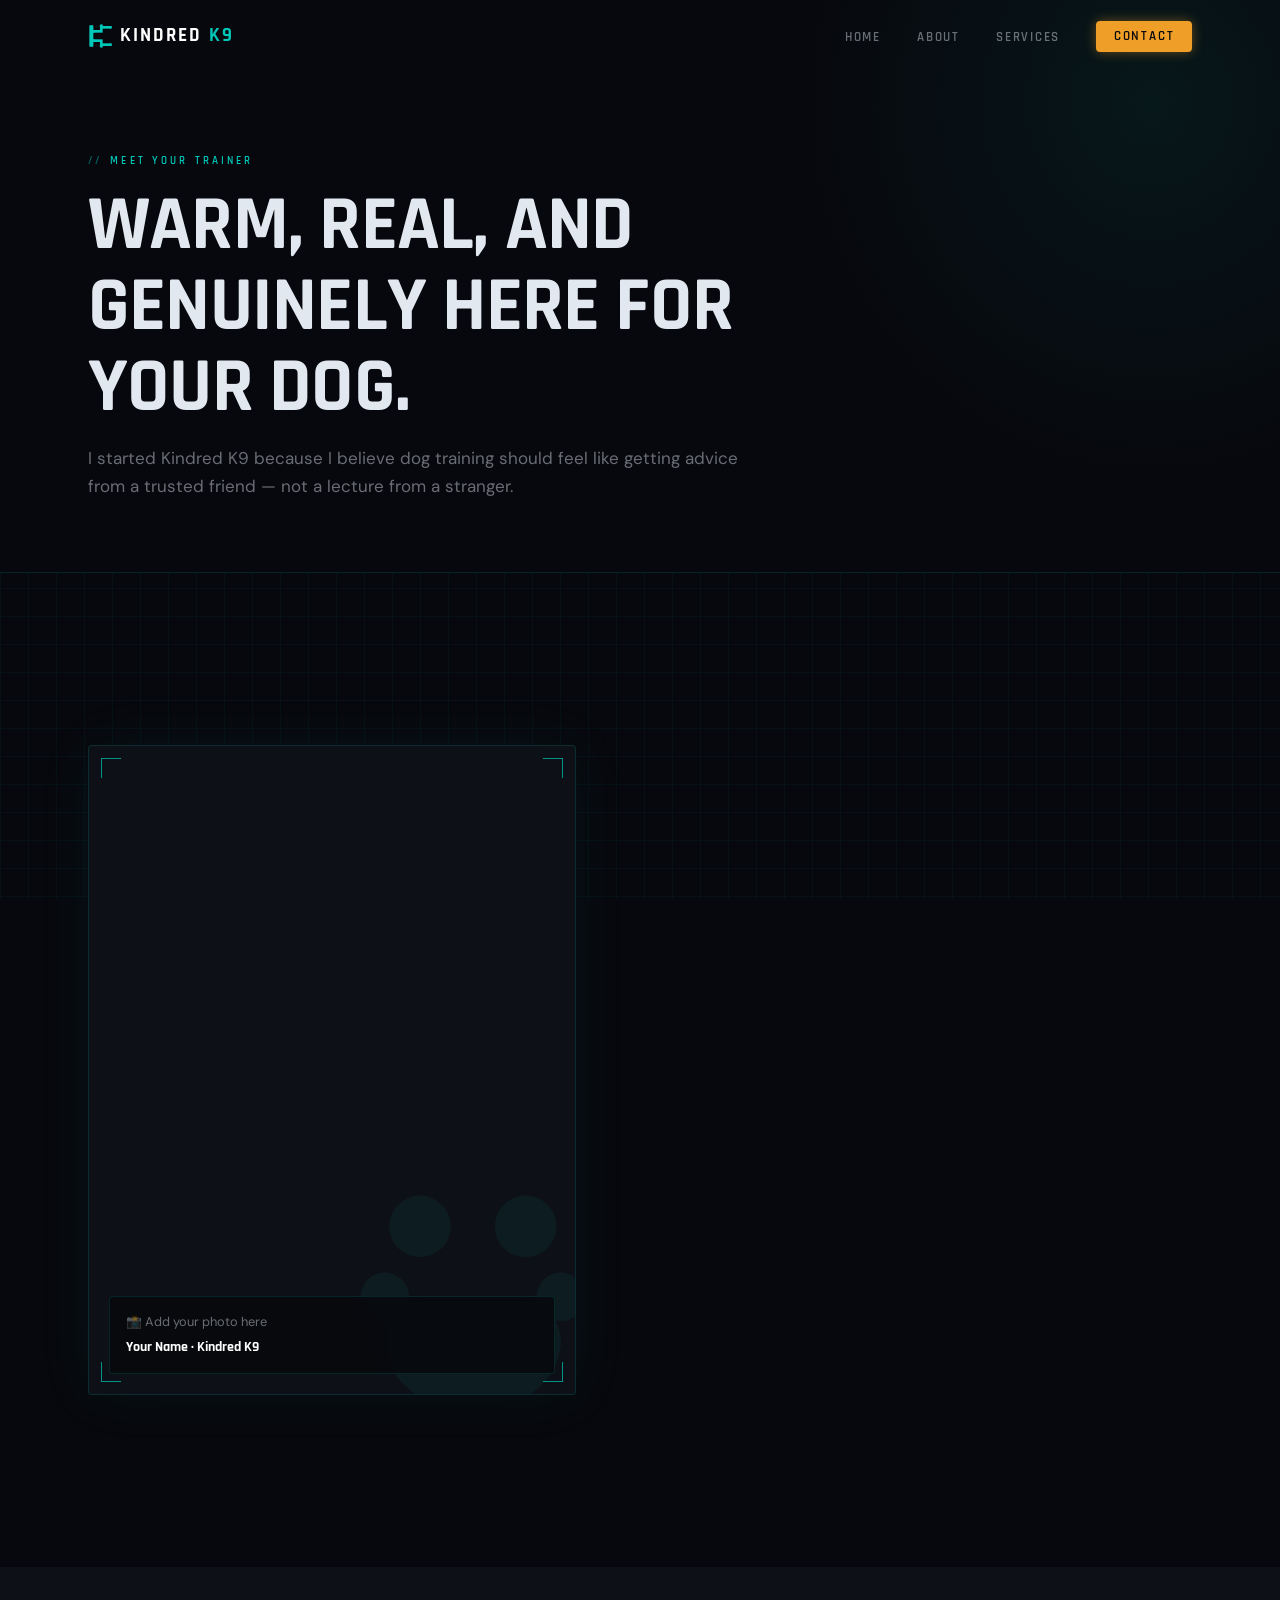
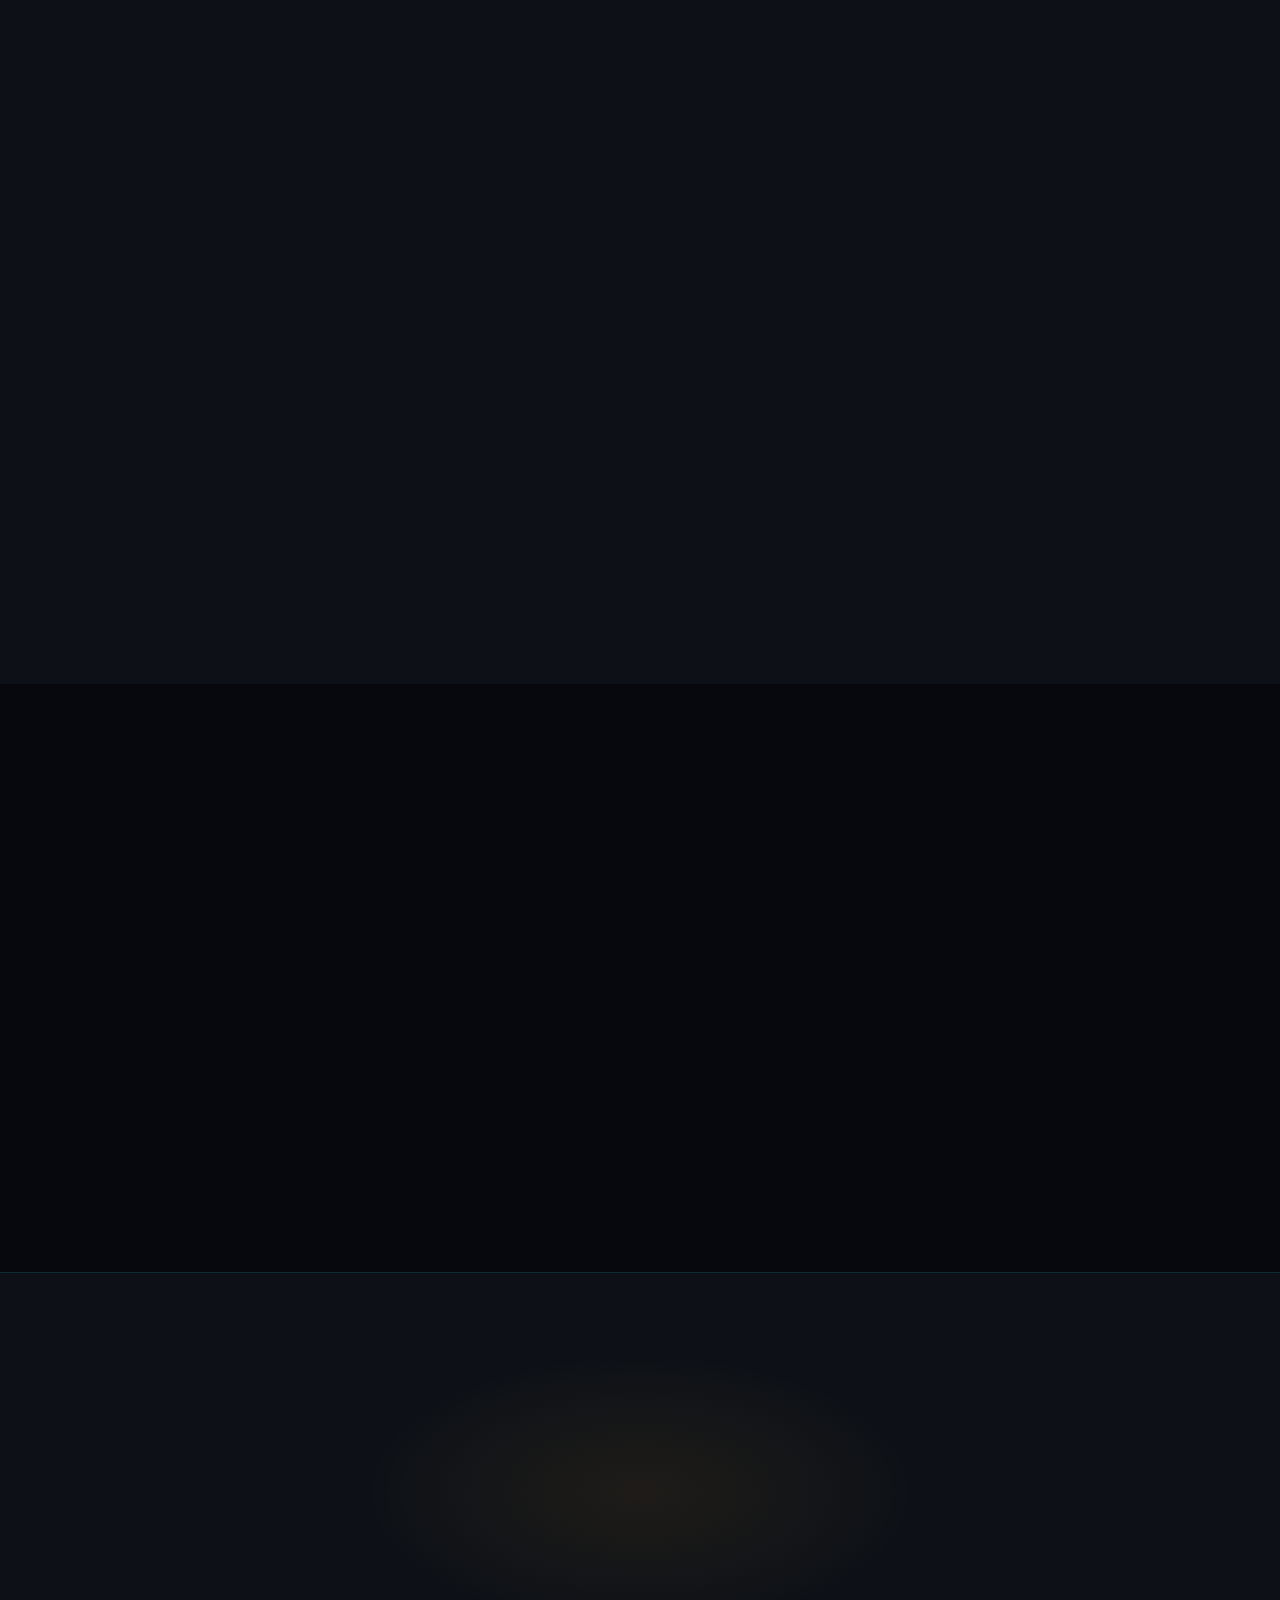
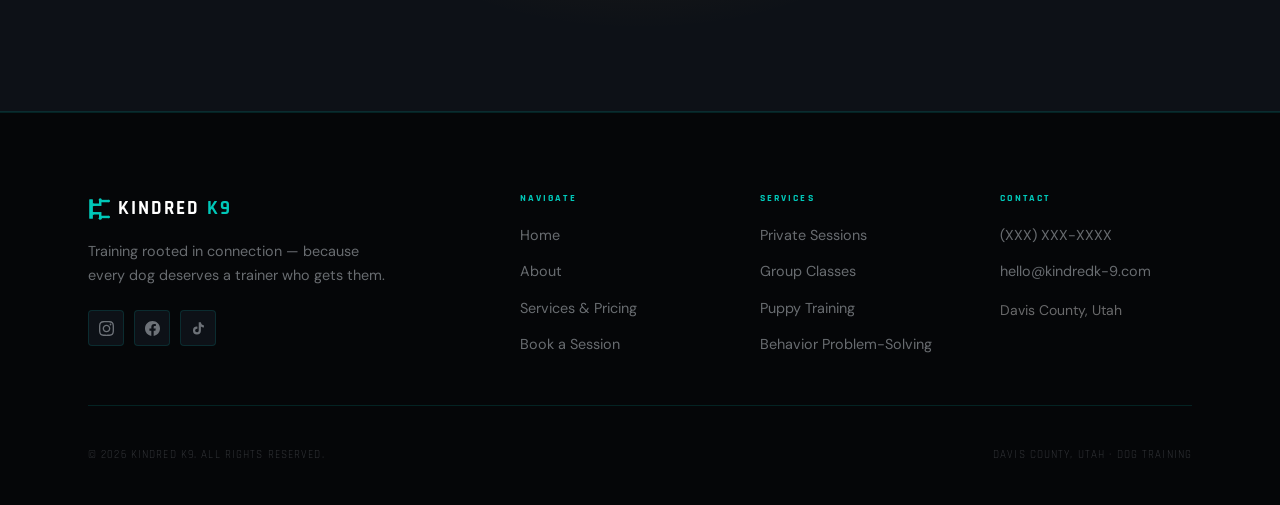
==== commit 018bd071: "feat: replace paw icon with circuit-board K logo in nav/footer" ====
--- a/about.html
+++ b/about.html
@@ -22,10 +22,14 @@
   <nav class="site-nav" aria-label="Main navigation">
     <div class="nav-inner">
       <a href="index.html" class="nav-logo" aria-label="Kindred K9 home">
-        <svg viewBox="0 0 32 32" fill="currentColor" aria-hidden="true">
-          <circle cx="10" cy="8" r="3.5"/><circle cx="22" cy="8" r="3.5"/>
-          <circle cx="6" cy="16" r="2.75"/><circle cx="26" cy="16" r="2.75"/>
-          <path d="M16 29c-5.523 0-10-3.582-10-8 0-2.485 2.015-4.5 4.5-4.5h11c2.485 0 4.5 2.015 4.5 4.5 0 4.418-4.477 8-10 8z"/>
+        <svg viewBox="0 0 36 36" fill="currentColor" aria-hidden="true">
+          <rect x="2" y="2" width="6" height="32" rx="1"/>
+          <rect x="8" y="9" width="10" height="4"/><rect x="18" y="3" width="4" height="10"/>
+          <rect x="18" y="3" width="16" height="4"/><rect x="8" y="23" width="10" height="4"/>
+          <rect x="18" y="23" width="4" height="10"/><rect x="18" y="29" width="16" height="4"/>
+          <circle cx="8" cy="11" r="2.5"/><circle cx="20" cy="3" r="2.5"/>
+          <circle cx="34" cy="5" r="2"/><circle cx="8" cy="25" r="2.5"/>
+          <circle cx="20" cy="33" r="2.5"/><circle cx="34" cy="31" r="2"/>
         </svg>
         KINDRED <span class="k9">K9</span>
       </a>
@@ -45,10 +49,14 @@
   <div class="nav-overlay" role="dialog" aria-modal="true" aria-label="Navigation menu">
     <div class="nav-overlay-top">
       <a href="index.html" class="nav-logo">
-        <svg viewBox="0 0 32 32" fill="currentColor" aria-hidden="true" style="width:24px;height:24px">
-          <circle cx="10" cy="8" r="3.5"/><circle cx="22" cy="8" r="3.5"/>
-          <circle cx="6" cy="16" r="2.75"/><circle cx="26" cy="16" r="2.75"/>
-          <path d="M16 29c-5.523 0-10-3.582-10-8 0-2.485 2.015-4.5 4.5-4.5h11c2.485 0 4.5 2.015 4.5 4.5 0 4.418-4.477 8-10 8z"/>
+        <svg viewBox="0 0 36 36" fill="currentColor" aria-hidden="true" style="width:24px;height:24px">
+          <rect x="2" y="2" width="6" height="32" rx="1"/>
+          <rect x="8" y="9" width="10" height="4"/><rect x="18" y="3" width="4" height="10"/>
+          <rect x="18" y="3" width="16" height="4"/><rect x="8" y="23" width="10" height="4"/>
+          <rect x="18" y="23" width="4" height="10"/><rect x="18" y="29" width="16" height="4"/>
+          <circle cx="8" cy="11" r="2.5"/><circle cx="20" cy="3" r="2.5"/>
+          <circle cx="34" cy="5" r="2"/><circle cx="8" cy="25" r="2.5"/>
+          <circle cx="20" cy="33" r="2.5"/><circle cx="34" cy="31" r="2"/>
         </svg>
         KINDRED <span class="k9">K9</span>
       </a>
@@ -243,10 +251,14 @@
       <div class="footer-grid">
         <div class="footer-brand">
           <a href="index.html" class="nav-logo">
-            <svg viewBox="0 0 32 32" fill="currentColor" aria-hidden="true" style="width:22px;height:22px">
-              <circle cx="10" cy="8" r="3.5"/><circle cx="22" cy="8" r="3.5"/>
-              <circle cx="6" cy="16" r="2.75"/><circle cx="26" cy="16" r="2.75"/>
-              <path d="M16 29c-5.523 0-10-3.582-10-8 0-2.485 2.015-4.5 4.5-4.5h11c2.485 0 4.5 2.015 4.5 4.5 0 4.418-4.477 8-10 8z"/>
+            <svg viewBox="0 0 36 36" fill="currentColor" aria-hidden="true" style="width:22px;height:22px">
+              <rect x="2" y="2" width="6" height="32" rx="1"/>
+              <rect x="8" y="9" width="10" height="4"/><rect x="18" y="3" width="4" height="10"/>
+              <rect x="18" y="3" width="16" height="4"/><rect x="8" y="23" width="10" height="4"/>
+              <rect x="18" y="23" width="4" height="10"/><rect x="18" y="29" width="16" height="4"/>
+              <circle cx="8" cy="11" r="2.5"/><circle cx="20" cy="3" r="2.5"/>
+              <circle cx="34" cy="5" r="2"/><circle cx="8" cy="25" r="2.5"/>
+              <circle cx="20" cy="33" r="2.5"/><circle cx="34" cy="31" r="2"/>
             </svg>
             KINDRED <span class="k9">K9</span>
           </a>
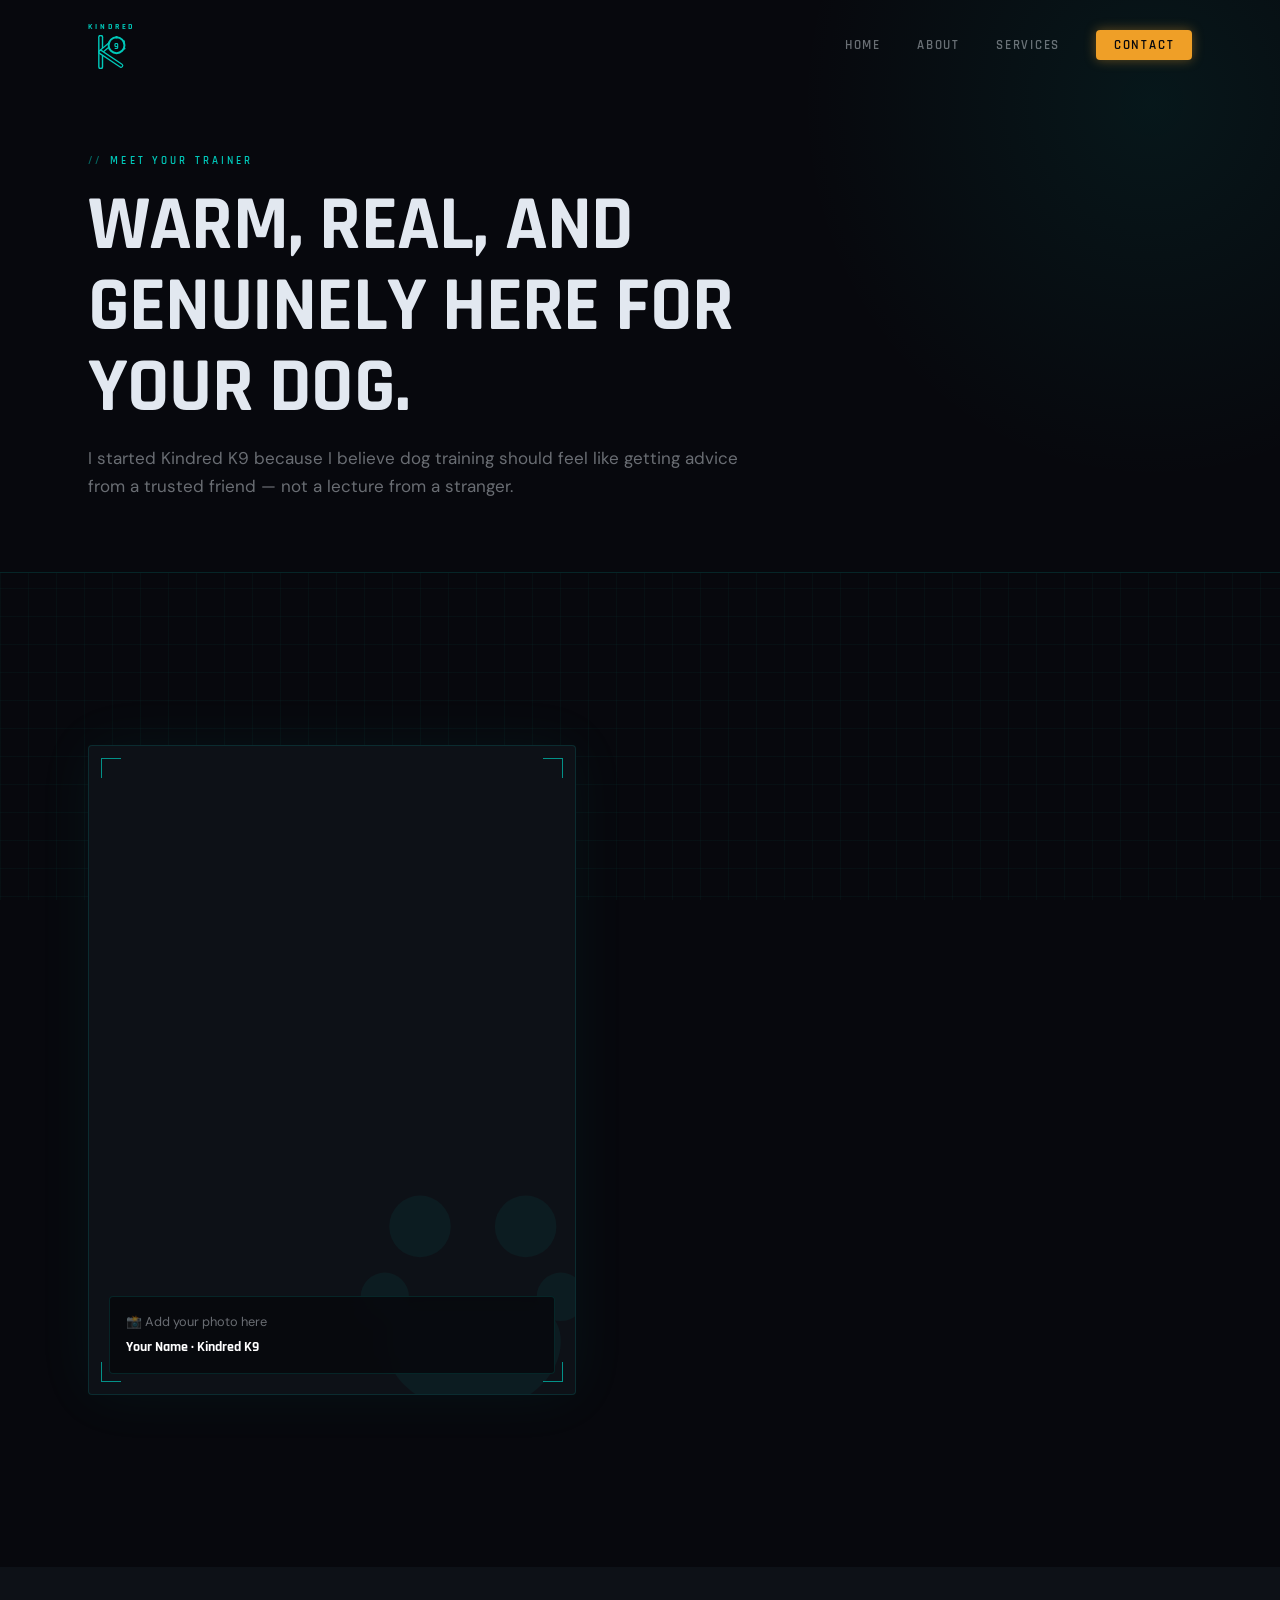
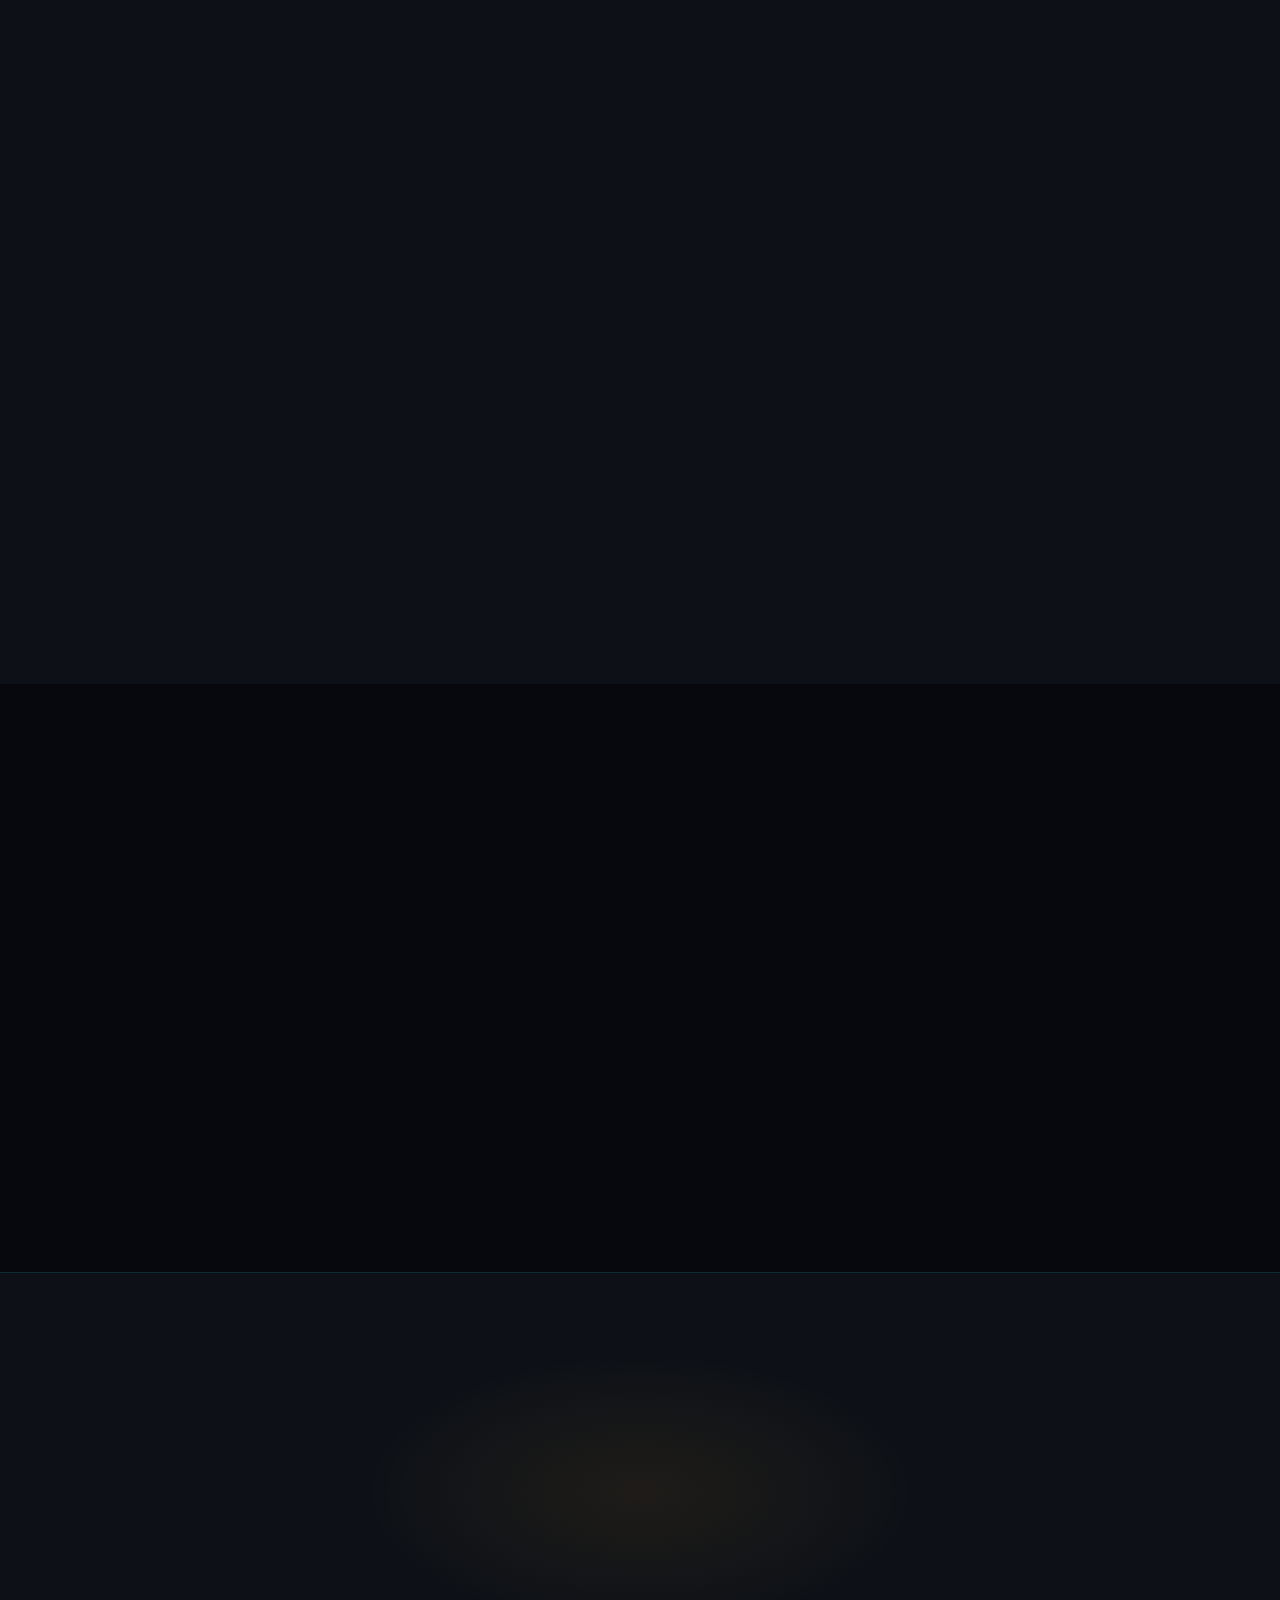
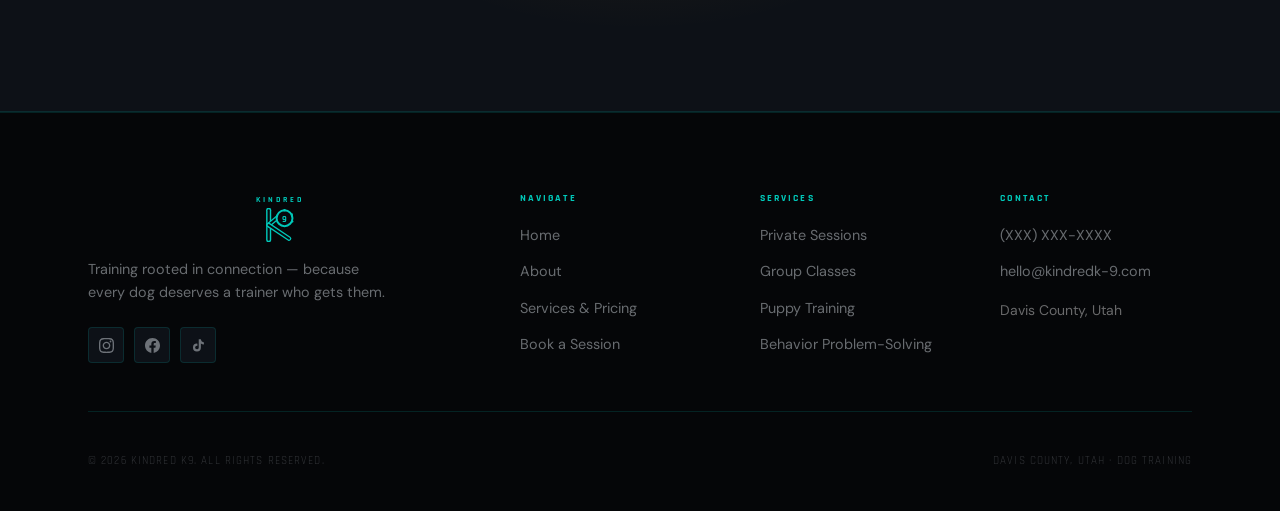
==== commit d400b553: "feat: K9 neon tube logo with KINDRED stacked above" ====
--- a/about.html
+++ b/about.html
@@ -22,16 +22,20 @@
   <nav class="site-nav" aria-label="Main navigation">
     <div class="nav-inner">
       <a href="index.html" class="nav-logo" aria-label="Kindred K9 home">
-        <svg viewBox="0 0 36 36" fill="currentColor" aria-hidden="true">
-          <rect x="2" y="2" width="6" height="32" rx="1"/>
-          <rect x="8" y="9" width="10" height="4"/><rect x="18" y="3" width="4" height="10"/>
-          <rect x="18" y="3" width="16" height="4"/><rect x="8" y="23" width="10" height="4"/>
-          <rect x="18" y="23" width="4" height="10"/><rect x="18" y="29" width="16" height="4"/>
-          <circle cx="8" cy="11" r="2.5"/><circle cx="20" cy="3" r="2.5"/>
-          <circle cx="34" cy="5" r="2"/><circle cx="8" cy="25" r="2.5"/>
-          <circle cx="20" cy="33" r="2.5"/><circle cx="34" cy="31" r="2"/>
+        <span class="nav-logo-kindred">KINDRED</span>
+        <svg viewBox="0 0 60 60" fill="none" xmlns="http://www.w3.org/2000/svg" aria-hidden="true">
+          <line x1="10" y1="4" x2="10" y2="56" stroke="currentColor" stroke-width="9" stroke-linecap="round"/>
+          <line x1="10" y1="4" x2="10" y2="56" stroke="#07080D" stroke-width="4" stroke-linecap="round"/>
+          <line x1="10" y1="30" x2="36" y2="8" stroke="currentColor" stroke-width="8" stroke-linecap="round"/>
+          <line x1="10" y1="30" x2="36" y2="8" stroke="#07080D" stroke-width="3.5" stroke-linecap="round"/>
+          <line x1="10" y1="30" x2="46" y2="54" stroke="currentColor" stroke-width="8" stroke-linecap="round"/>
+          <line x1="10" y1="30" x2="46" y2="54" stroke="#07080D" stroke-width="3.5" stroke-linecap="round"/>
+          <circle cx="38" cy="18" r="14" stroke="currentColor" stroke-width="3.5" fill="#07080D"/>
+          <circle cx="38" cy="4" r="2.2" fill="currentColor"/>
+          <circle cx="51" cy="11" r="1.8" fill="currentColor"/>
+          <circle cx="52" cy="24" r="1.8" fill="currentColor"/>
+          <text x="38" y="24" text-anchor="middle" font-size="16" font-weight="700" fill="currentColor" font-family="Rajdhani, sans-serif">9</text>
         </svg>
-        KINDRED <span class="k9">K9</span>
       </a>
       <ul class="nav-links" role="list">
         <li><a href="index.html">Home</a></li>
@@ -49,16 +53,20 @@
   <div class="nav-overlay" role="dialog" aria-modal="true" aria-label="Navigation menu">
     <div class="nav-overlay-top">
       <a href="index.html" class="nav-logo">
-        <svg viewBox="0 0 36 36" fill="currentColor" aria-hidden="true" style="width:24px;height:24px">
-          <rect x="2" y="2" width="6" height="32" rx="1"/>
-          <rect x="8" y="9" width="10" height="4"/><rect x="18" y="3" width="4" height="10"/>
-          <rect x="18" y="3" width="16" height="4"/><rect x="8" y="23" width="10" height="4"/>
-          <rect x="18" y="23" width="4" height="10"/><rect x="18" y="29" width="16" height="4"/>
-          <circle cx="8" cy="11" r="2.5"/><circle cx="20" cy="3" r="2.5"/>
-          <circle cx="34" cy="5" r="2"/><circle cx="8" cy="25" r="2.5"/>
-          <circle cx="20" cy="33" r="2.5"/><circle cx="34" cy="31" r="2"/>
+        <span class="nav-logo-kindred">KINDRED</span>
+        <svg viewBox="0 0 60 60" fill="none" xmlns="http://www.w3.org/2000/svg" aria-hidden="true">
+          <line x1="10" y1="4" x2="10" y2="56" stroke="currentColor" stroke-width="9" stroke-linecap="round"/>
+          <line x1="10" y1="4" x2="10" y2="56" stroke="#07080D" stroke-width="4" stroke-linecap="round"/>
+          <line x1="10" y1="30" x2="36" y2="8" stroke="currentColor" stroke-width="8" stroke-linecap="round"/>
+          <line x1="10" y1="30" x2="36" y2="8" stroke="#07080D" stroke-width="3.5" stroke-linecap="round"/>
+          <line x1="10" y1="30" x2="46" y2="54" stroke="currentColor" stroke-width="8" stroke-linecap="round"/>
+          <line x1="10" y1="30" x2="46" y2="54" stroke="#07080D" stroke-width="3.5" stroke-linecap="round"/>
+          <circle cx="38" cy="18" r="14" stroke="currentColor" stroke-width="3.5" fill="#07080D"/>
+          <circle cx="38" cy="4" r="2.2" fill="currentColor"/>
+          <circle cx="51" cy="11" r="1.8" fill="currentColor"/>
+          <circle cx="52" cy="24" r="1.8" fill="currentColor"/>
+          <text x="38" y="24" text-anchor="middle" font-size="16" font-weight="700" fill="currentColor" font-family="Rajdhani, sans-serif">9</text>
         </svg>
-        KINDRED <span class="k9">K9</span>
       </a>
       <button class="nav-overlay-close" aria-label="Close menu">&#x2715;</button>
     </div>
@@ -251,16 +259,20 @@
       <div class="footer-grid">
         <div class="footer-brand">
           <a href="index.html" class="nav-logo">
-            <svg viewBox="0 0 36 36" fill="currentColor" aria-hidden="true" style="width:22px;height:22px">
-              <rect x="2" y="2" width="6" height="32" rx="1"/>
-              <rect x="8" y="9" width="10" height="4"/><rect x="18" y="3" width="4" height="10"/>
-              <rect x="18" y="3" width="16" height="4"/><rect x="8" y="23" width="10" height="4"/>
-              <rect x="18" y="23" width="4" height="10"/><rect x="18" y="29" width="16" height="4"/>
-              <circle cx="8" cy="11" r="2.5"/><circle cx="20" cy="3" r="2.5"/>
-              <circle cx="34" cy="5" r="2"/><circle cx="8" cy="25" r="2.5"/>
-              <circle cx="20" cy="33" r="2.5"/><circle cx="34" cy="31" r="2"/>
-            </svg>
-            KINDRED <span class="k9">K9</span>
+            <span class="nav-logo-kindred">KINDRED</span>
+        <svg viewBox="0 0 60 60" fill="none" xmlns="http://www.w3.org/2000/svg" aria-hidden="true">
+          <line x1="10" y1="4" x2="10" y2="56" stroke="currentColor" stroke-width="9" stroke-linecap="round"/>
+          <line x1="10" y1="4" x2="10" y2="56" stroke="#07080D" stroke-width="4" stroke-linecap="round"/>
+          <line x1="10" y1="30" x2="36" y2="8" stroke="currentColor" stroke-width="8" stroke-linecap="round"/>
+          <line x1="10" y1="30" x2="36" y2="8" stroke="#07080D" stroke-width="3.5" stroke-linecap="round"/>
+          <line x1="10" y1="30" x2="46" y2="54" stroke="currentColor" stroke-width="8" stroke-linecap="round"/>
+          <line x1="10" y1="30" x2="46" y2="54" stroke="#07080D" stroke-width="3.5" stroke-linecap="round"/>
+          <circle cx="38" cy="18" r="14" stroke="currentColor" stroke-width="3.5" fill="#07080D"/>
+          <circle cx="38" cy="4" r="2.2" fill="currentColor"/>
+          <circle cx="51" cy="11" r="1.8" fill="currentColor"/>
+          <circle cx="52" cy="24" r="1.8" fill="currentColor"/>
+          <text x="38" y="24" text-anchor="middle" font-size="16" font-weight="700" fill="currentColor" font-family="Rajdhani, sans-serif">9</text>
+        </svg>
           </a>
           <p>Training rooted in connection — because every dog deserves a trainer who gets them.</p>
           <div class="footer-social">
--- a/css/styles.css
+++ b/css/styles.css
@@ -188,15 +188,18 @@
 }
 
 .nav-logo {
-  display: flex; align-items: center; gap: 0.5rem;
-  font-family: var(--font-display);
-  font-size: 1.2rem; font-weight: 700;
-  letter-spacing: 0.1em; text-transform: uppercase;
+  display: flex; flex-direction: column; align-items: center; gap: 1px;
   color: white; transition: opacity var(--transition);
+  text-decoration: none;
 }
 .nav-logo:hover { opacity: 0.8; }
-.nav-logo svg { width: 24px; height: 24px; flex-shrink: 0; color: var(--cyan); }
-.nav-logo .k9 { color: var(--cyan); }
+.nav-logo svg { height: 34px; width: auto; flex-shrink: 0; color: var(--cyan); }
+.nav-logo-kindred {
+  font-family: var(--font-display);
+  font-size: 0.52rem; font-weight: 700;
+  letter-spacing: 0.35em; text-transform: uppercase;
+  color: var(--cyan);
+}
 
 .nav-links { display: flex; align-items: center; gap: 2.25rem; }
 .nav-links a {
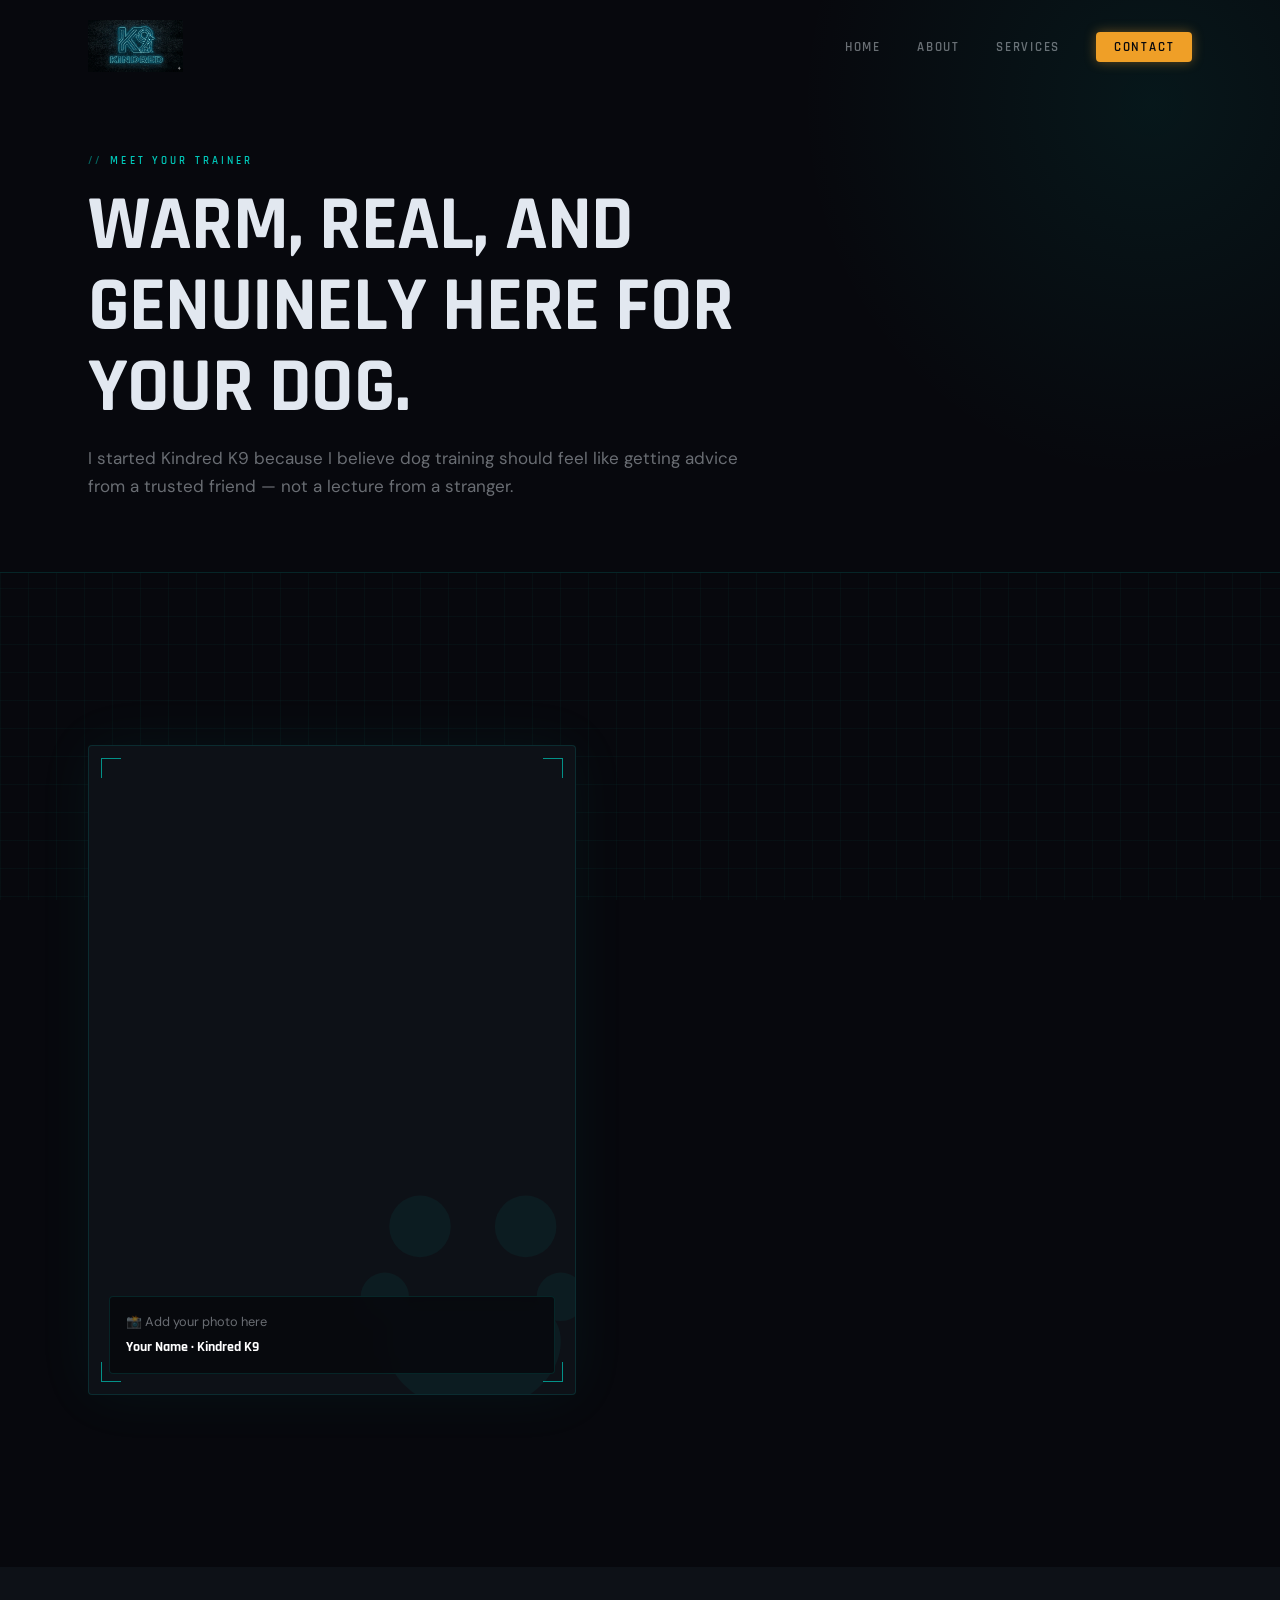
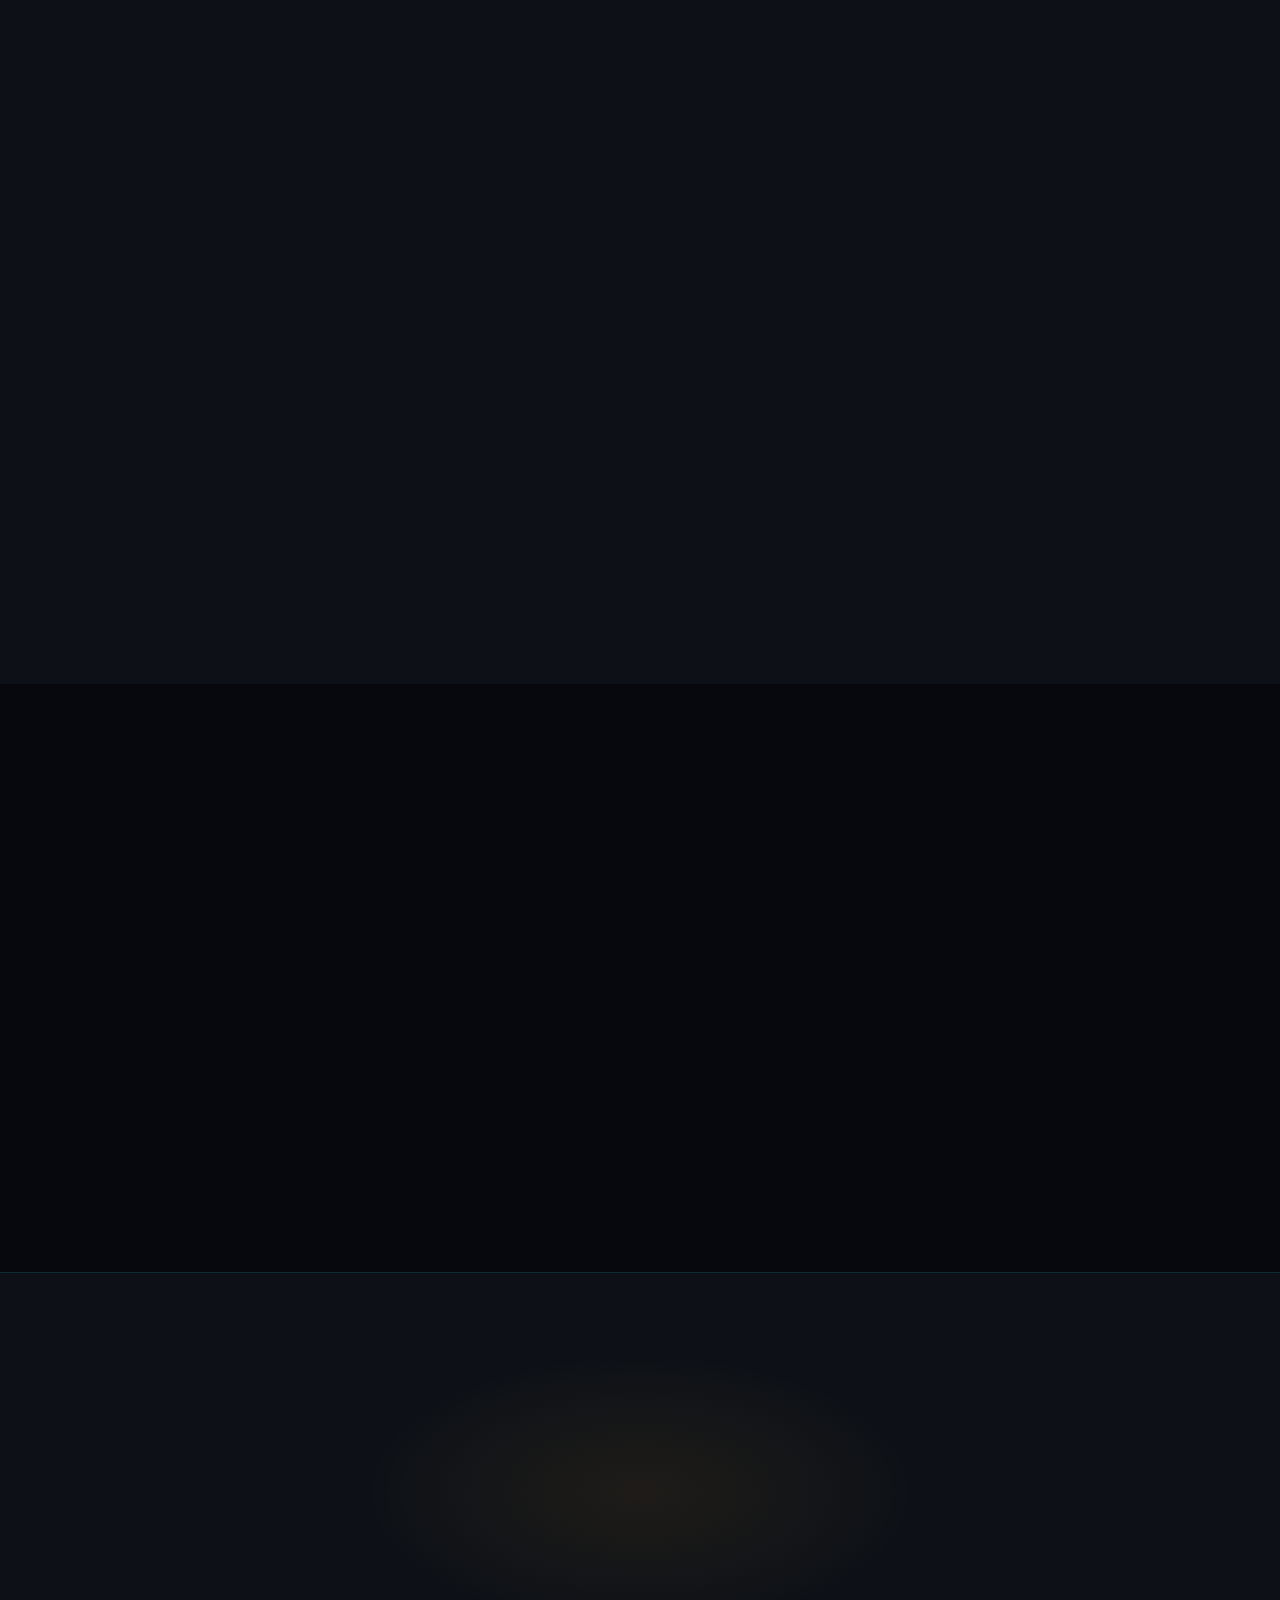
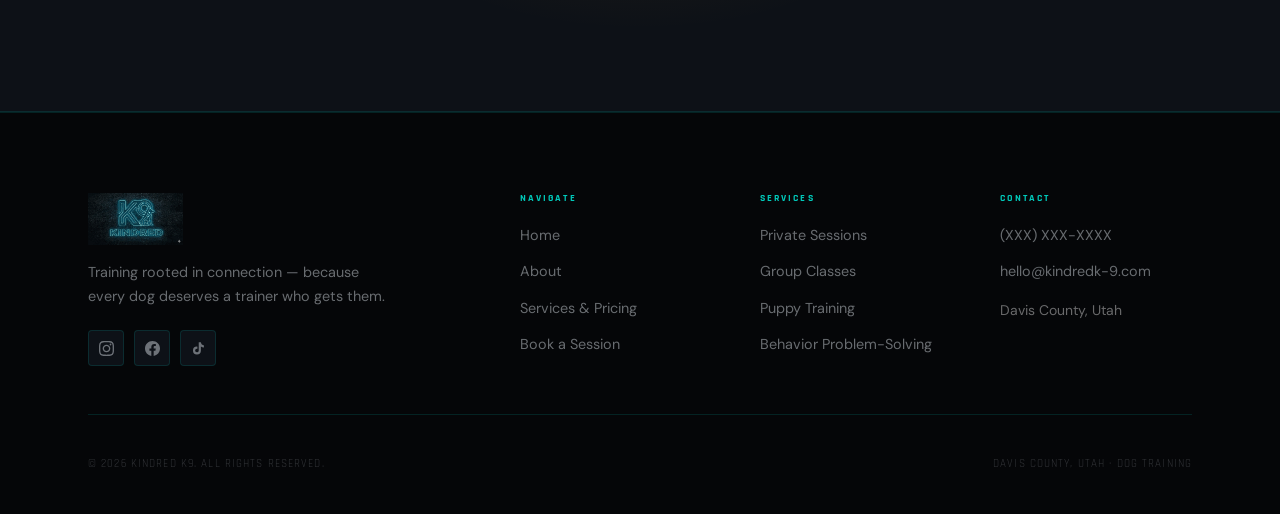
==== commit 59a7de68: "feat: use actual kindred-logo.svg with screen blend mode in nav" ====
--- a/about.html
+++ b/about.html
@@ -22,20 +22,7 @@
   <nav class="site-nav" aria-label="Main navigation">
     <div class="nav-inner">
       <a href="index.html" class="nav-logo" aria-label="Kindred K9 home">
-        <span class="nav-logo-kindred">KINDRED</span>
-        <svg viewBox="0 0 60 60" fill="none" xmlns="http://www.w3.org/2000/svg" aria-hidden="true">
-          <line x1="10" y1="4" x2="10" y2="56" stroke="currentColor" stroke-width="9" stroke-linecap="round"/>
-          <line x1="10" y1="4" x2="10" y2="56" stroke="#07080D" stroke-width="4" stroke-linecap="round"/>
-          <line x1="10" y1="30" x2="36" y2="8" stroke="currentColor" stroke-width="8" stroke-linecap="round"/>
-          <line x1="10" y1="30" x2="36" y2="8" stroke="#07080D" stroke-width="3.5" stroke-linecap="round"/>
-          <line x1="10" y1="30" x2="46" y2="54" stroke="currentColor" stroke-width="8" stroke-linecap="round"/>
-          <line x1="10" y1="30" x2="46" y2="54" stroke="#07080D" stroke-width="3.5" stroke-linecap="round"/>
-          <circle cx="38" cy="18" r="14" stroke="currentColor" stroke-width="3.5" fill="#07080D"/>
-          <circle cx="38" cy="4" r="2.2" fill="currentColor"/>
-          <circle cx="51" cy="11" r="1.8" fill="currentColor"/>
-          <circle cx="52" cy="24" r="1.8" fill="currentColor"/>
-          <text x="38" y="24" text-anchor="middle" font-size="16" font-weight="700" fill="currentColor" font-family="Rajdhani, sans-serif">9</text>
-        </svg>
+        <img src="img/kindred-logo.svg" alt="Kindred K9">
       </a>
       <ul class="nav-links" role="list">
         <li><a href="index.html">Home</a></li>
@@ -53,20 +40,7 @@
   <div class="nav-overlay" role="dialog" aria-modal="true" aria-label="Navigation menu">
     <div class="nav-overlay-top">
       <a href="index.html" class="nav-logo">
-        <span class="nav-logo-kindred">KINDRED</span>
-        <svg viewBox="0 0 60 60" fill="none" xmlns="http://www.w3.org/2000/svg" aria-hidden="true">
-          <line x1="10" y1="4" x2="10" y2="56" stroke="currentColor" stroke-width="9" stroke-linecap="round"/>
-          <line x1="10" y1="4" x2="10" y2="56" stroke="#07080D" stroke-width="4" stroke-linecap="round"/>
-          <line x1="10" y1="30" x2="36" y2="8" stroke="currentColor" stroke-width="8" stroke-linecap="round"/>
-          <line x1="10" y1="30" x2="36" y2="8" stroke="#07080D" stroke-width="3.5" stroke-linecap="round"/>
-          <line x1="10" y1="30" x2="46" y2="54" stroke="currentColor" stroke-width="8" stroke-linecap="round"/>
-          <line x1="10" y1="30" x2="46" y2="54" stroke="#07080D" stroke-width="3.5" stroke-linecap="round"/>
-          <circle cx="38" cy="18" r="14" stroke="currentColor" stroke-width="3.5" fill="#07080D"/>
-          <circle cx="38" cy="4" r="2.2" fill="currentColor"/>
-          <circle cx="51" cy="11" r="1.8" fill="currentColor"/>
-          <circle cx="52" cy="24" r="1.8" fill="currentColor"/>
-          <text x="38" y="24" text-anchor="middle" font-size="16" font-weight="700" fill="currentColor" font-family="Rajdhani, sans-serif">9</text>
-        </svg>
+        <img src="img/kindred-logo.svg" alt="Kindred K9">
       </a>
       <button class="nav-overlay-close" aria-label="Close menu">&#x2715;</button>
     </div>
@@ -259,20 +233,7 @@
       <div class="footer-grid">
         <div class="footer-brand">
           <a href="index.html" class="nav-logo">
-            <span class="nav-logo-kindred">KINDRED</span>
-        <svg viewBox="0 0 60 60" fill="none" xmlns="http://www.w3.org/2000/svg" aria-hidden="true">
-          <line x1="10" y1="4" x2="10" y2="56" stroke="currentColor" stroke-width="9" stroke-linecap="round"/>
-          <line x1="10" y1="4" x2="10" y2="56" stroke="#07080D" stroke-width="4" stroke-linecap="round"/>
-          <line x1="10" y1="30" x2="36" y2="8" stroke="currentColor" stroke-width="8" stroke-linecap="round"/>
-          <line x1="10" y1="30" x2="36" y2="8" stroke="#07080D" stroke-width="3.5" stroke-linecap="round"/>
-          <line x1="10" y1="30" x2="46" y2="54" stroke="currentColor" stroke-width="8" stroke-linecap="round"/>
-          <line x1="10" y1="30" x2="46" y2="54" stroke="#07080D" stroke-width="3.5" stroke-linecap="round"/>
-          <circle cx="38" cy="18" r="14" stroke="currentColor" stroke-width="3.5" fill="#07080D"/>
-          <circle cx="38" cy="4" r="2.2" fill="currentColor"/>
-          <circle cx="51" cy="11" r="1.8" fill="currentColor"/>
-          <circle cx="52" cy="24" r="1.8" fill="currentColor"/>
-          <text x="38" y="24" text-anchor="middle" font-size="16" font-weight="700" fill="currentColor" font-family="Rajdhani, sans-serif">9</text>
-        </svg>
+            <img src="img/kindred-logo.svg" alt="Kindred K9">
           </a>
           <p>Training rooted in connection — because every dog deserves a trainer who gets them.</p>
           <div class="footer-social">
--- a/css/styles.css
+++ b/css/styles.css
@@ -188,18 +188,12 @@
 }
 
 .nav-logo {
-  display: flex; flex-direction: column; align-items: center; gap: 1px;
+  display: flex; align-items: center;
   color: white; transition: opacity var(--transition);
   text-decoration: none;
 }
 .nav-logo:hover { opacity: 0.8; }
-.nav-logo svg { height: 34px; width: auto; flex-shrink: 0; color: var(--cyan); }
-.nav-logo-kindred {
-  font-family: var(--font-display);
-  font-size: 0.52rem; font-weight: 700;
-  letter-spacing: 0.35em; text-transform: uppercase;
-  color: var(--cyan);
-}
+.nav-logo img { height: 52px; width: auto; mix-blend-mode: screen; }
 
 .nav-links { display: flex; align-items: center; gap: 2.25rem; }
 .nav-links a {
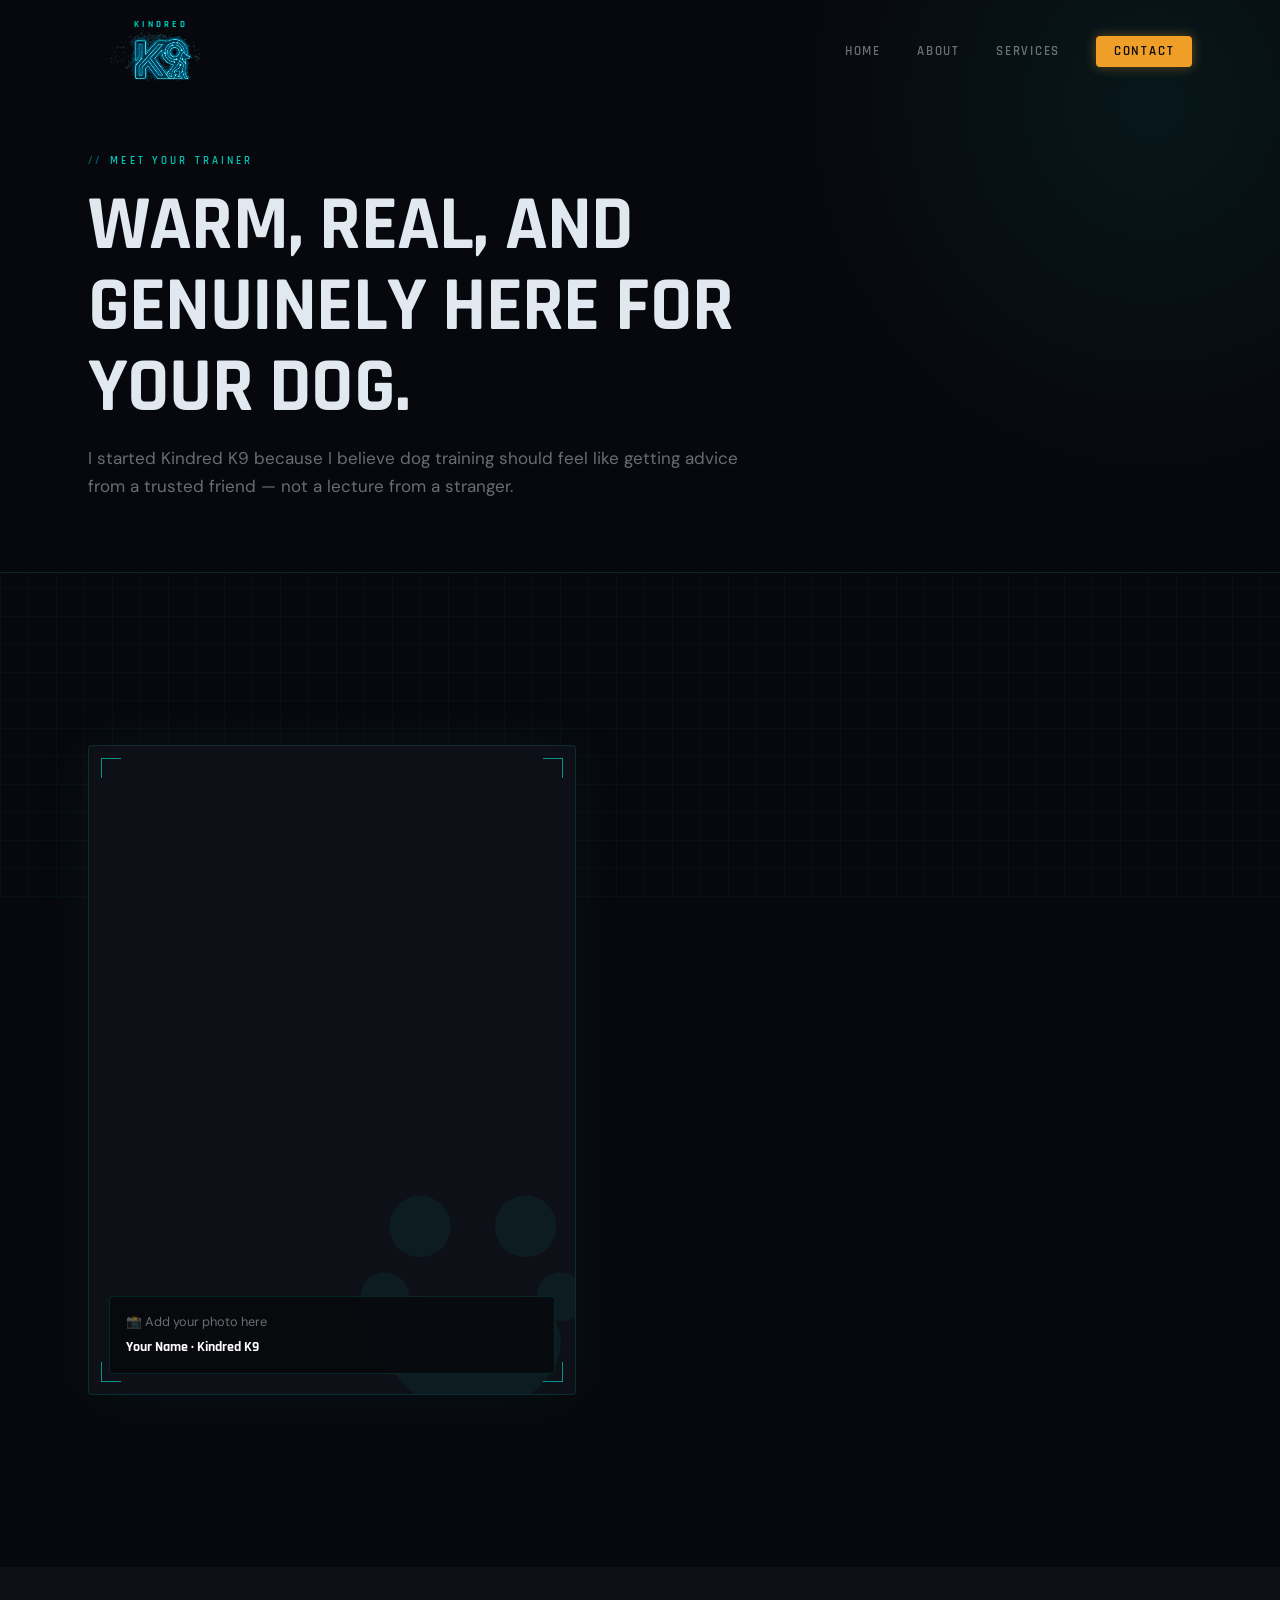
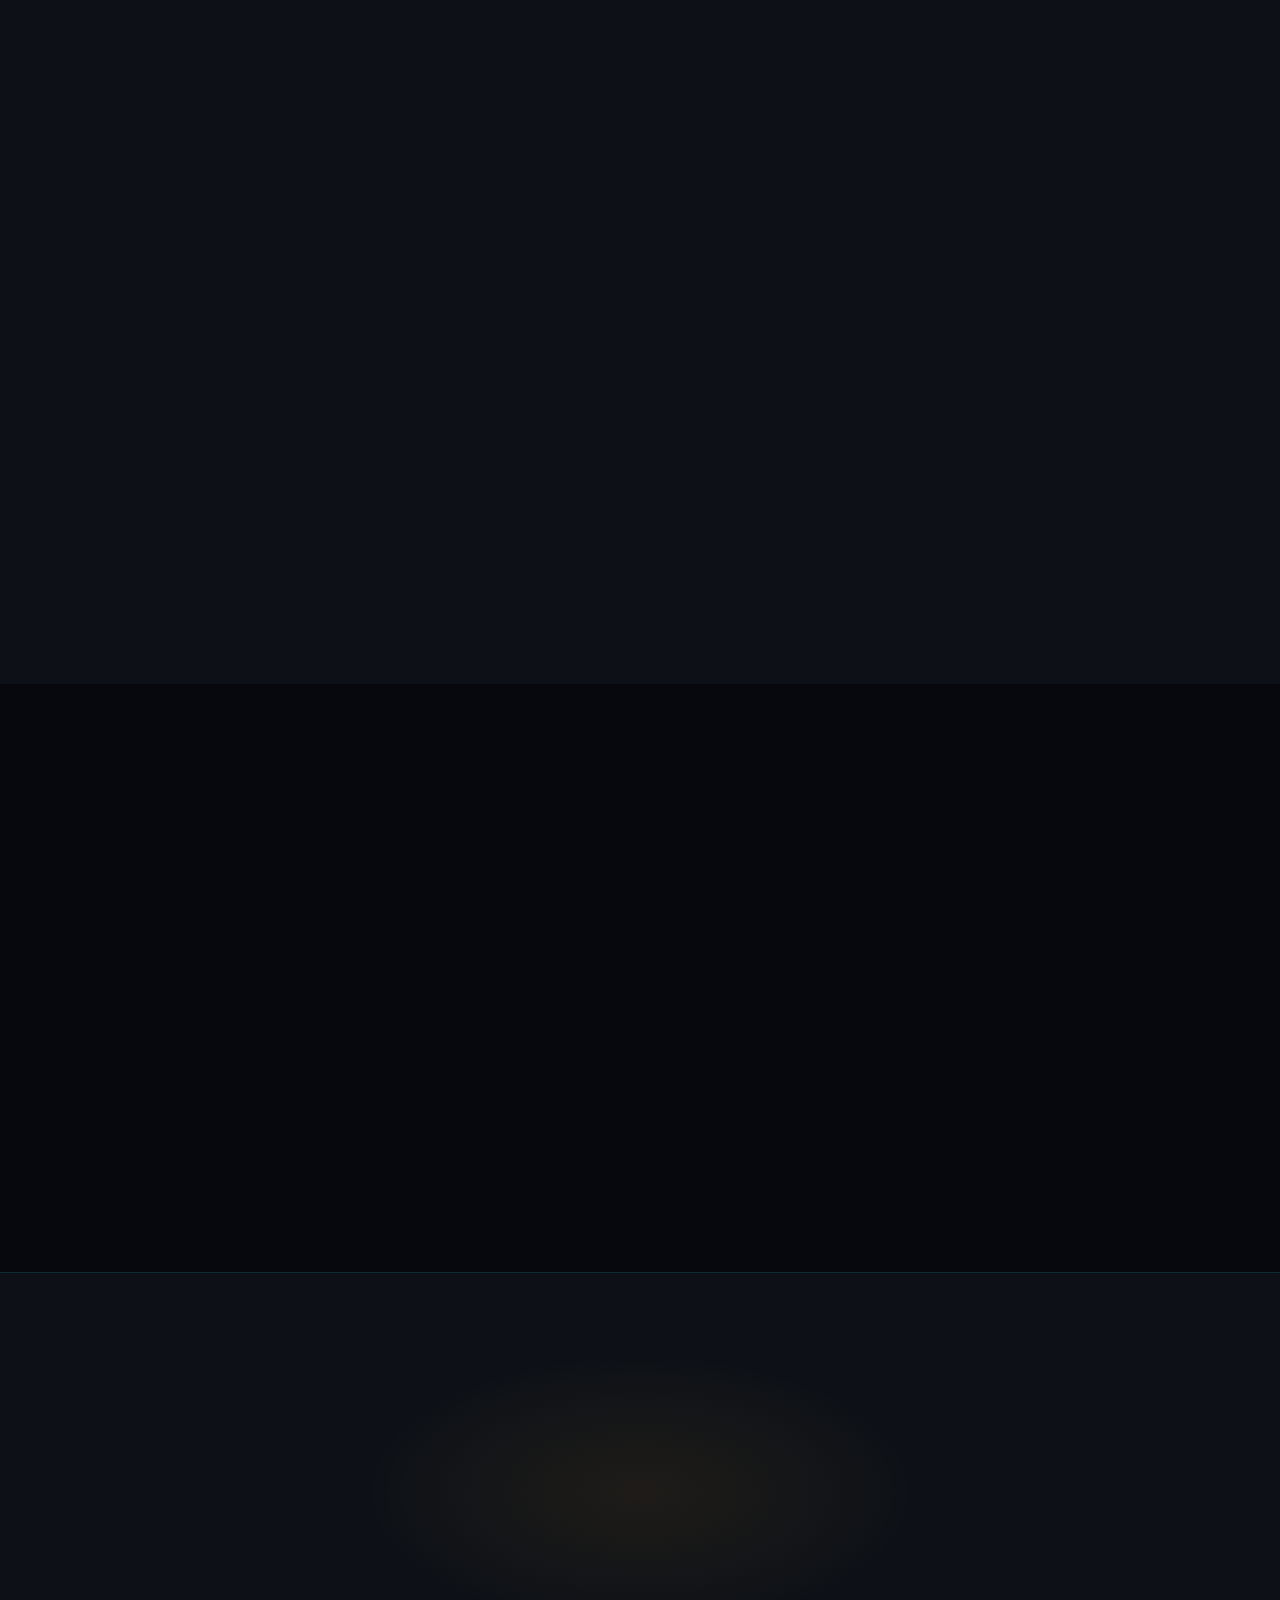
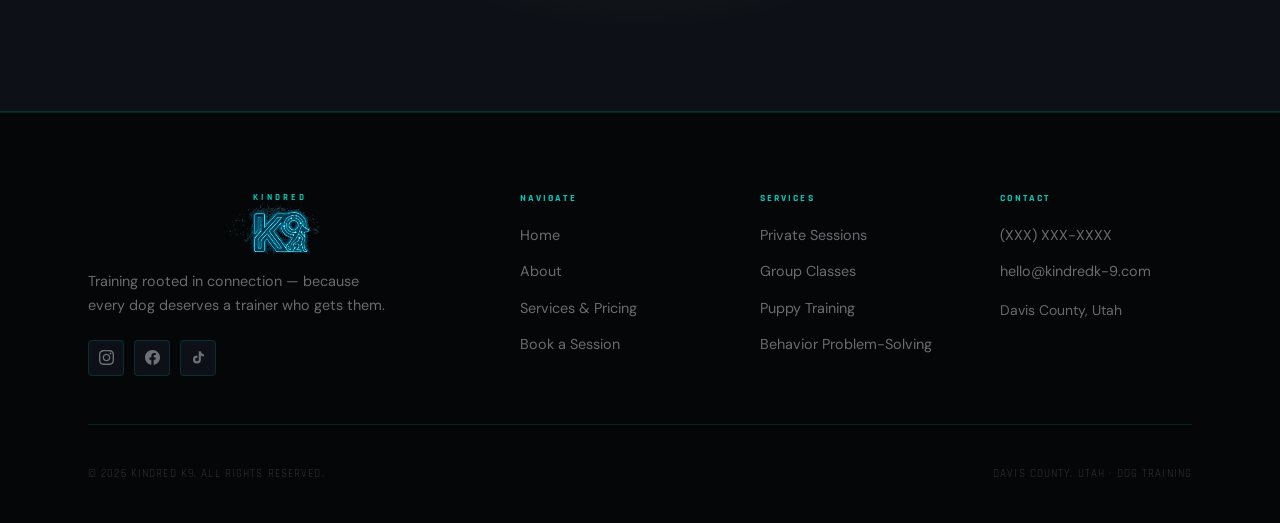
==== commit 307b153e: "feat: KINDRED text above K9 mark, crop SVG bottom" ====
--- a/about.html
+++ b/about.html
@@ -22,6 +22,7 @@
   <nav class="site-nav" aria-label="Main navigation">
     <div class="nav-inner">
       <a href="index.html" class="nav-logo" aria-label="Kindred K9 home">
+        <span class="nav-logo-kindred">KINDRED</span>
         <img src="img/kindred-logo.svg" alt="Kindred K9">
       </a>
       <ul class="nav-links" role="list">
@@ -40,6 +41,7 @@
   <div class="nav-overlay" role="dialog" aria-modal="true" aria-label="Navigation menu">
     <div class="nav-overlay-top">
       <a href="index.html" class="nav-logo">
+        <span class="nav-logo-kindred">KINDRED</span>
         <img src="img/kindred-logo.svg" alt="Kindred K9">
       </a>
       <button class="nav-overlay-close" aria-label="Close menu">&#x2715;</button>
@@ -233,7 +235,8 @@
       <div class="footer-grid">
         <div class="footer-brand">
           <a href="index.html" class="nav-logo">
-            <img src="img/kindred-logo.svg" alt="Kindred K9">
+            <span class="nav-logo-kindred">KINDRED</span>
+        <img src="img/kindred-logo.svg" alt="Kindred K9">
           </a>
           <p>Training rooted in connection — because every dog deserves a trainer who gets them.</p>
           <div class="footer-social">
--- a/css/styles.css
+++ b/css/styles.css
@@ -188,12 +188,18 @@
 }
 
 .nav-logo {
-  display: flex; align-items: center;
+  display: flex; flex-direction: column; align-items: center; gap: 0;
   color: white; transition: opacity var(--transition);
   text-decoration: none;
 }
 .nav-logo:hover { opacity: 0.8; }
-.nav-logo img { height: 52px; width: auto; mix-blend-mode: screen; }
+.nav-logo-kindred {
+  font-family: var(--font-display);
+  font-size: 0.58rem; font-weight: 700;
+  letter-spacing: 0.35em; text-transform: uppercase;
+  color: var(--cyan); line-height: 1;
+}
+.nav-logo img { height: 52px; width: auto; filter: contrast(1.2) saturate(1.4); }
 
 .nav-links { display: flex; align-items: center; gap: 2.25rem; }
 .nav-links a {
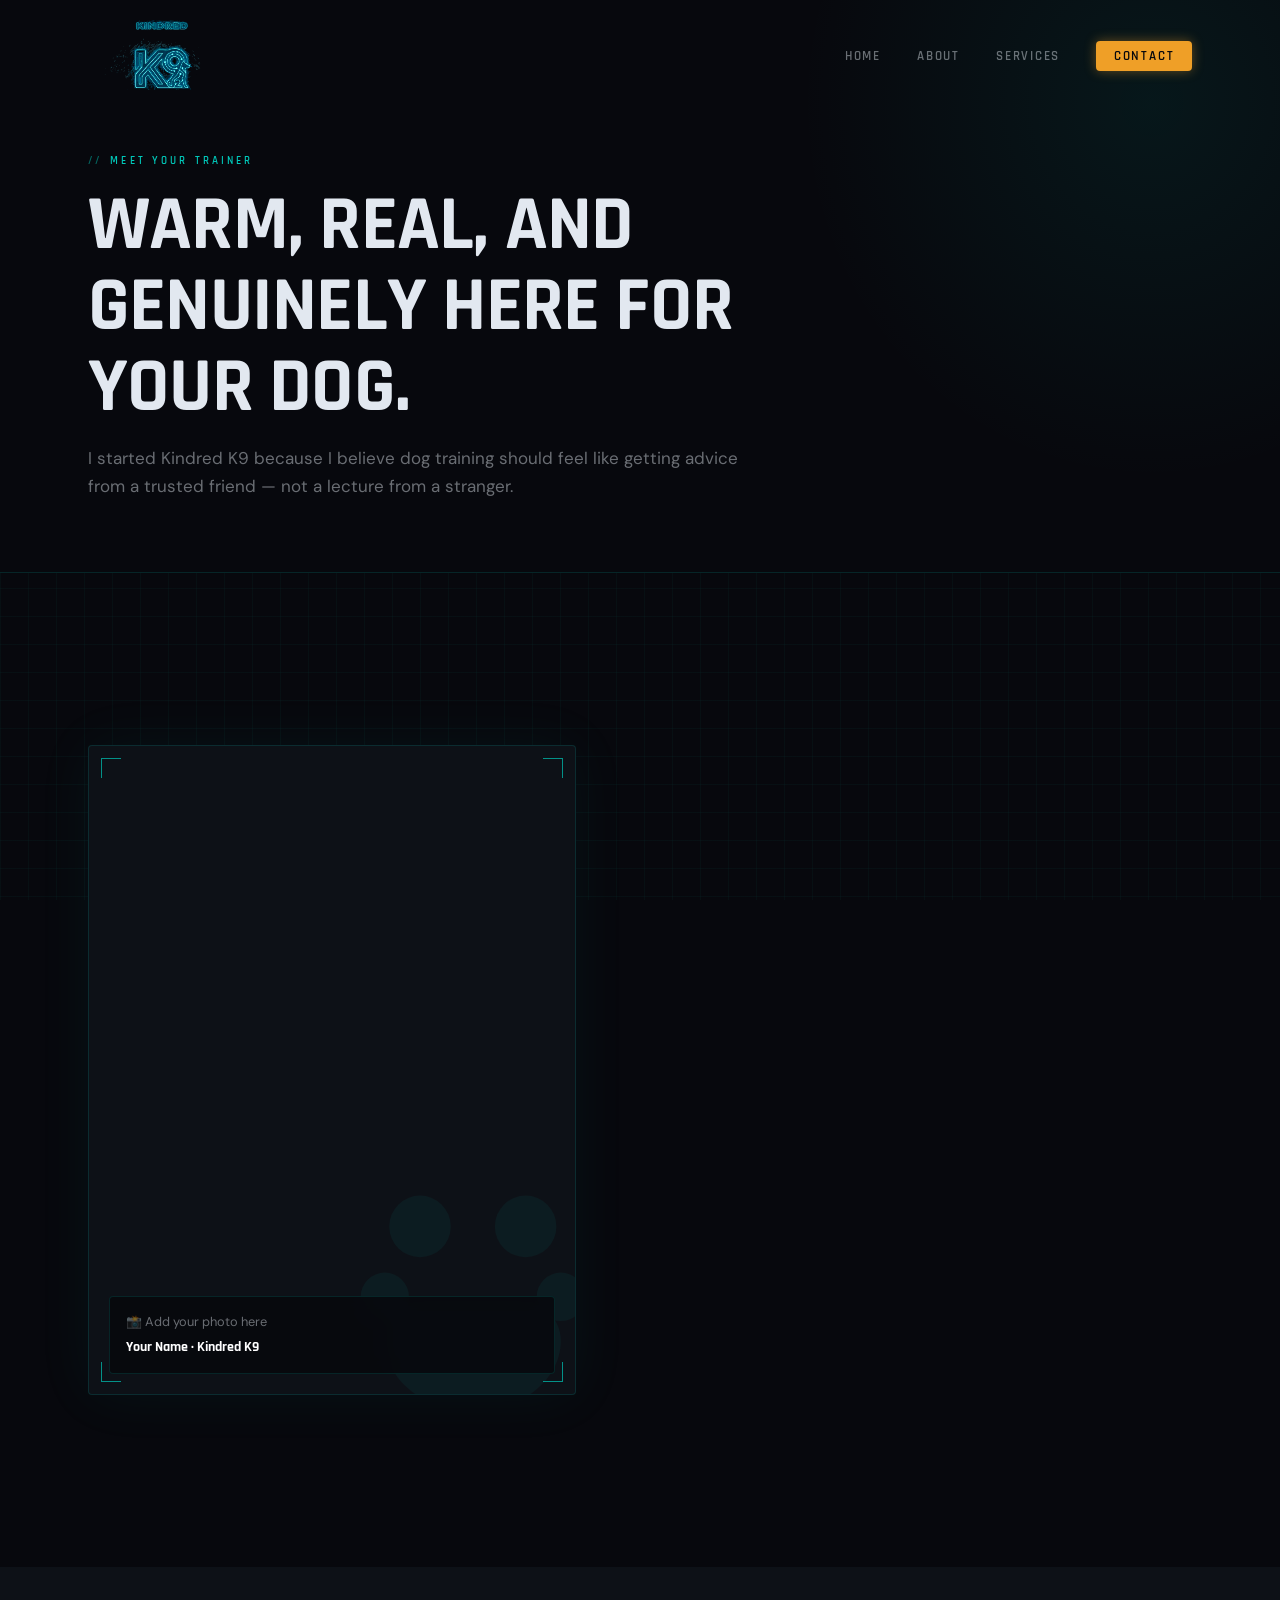
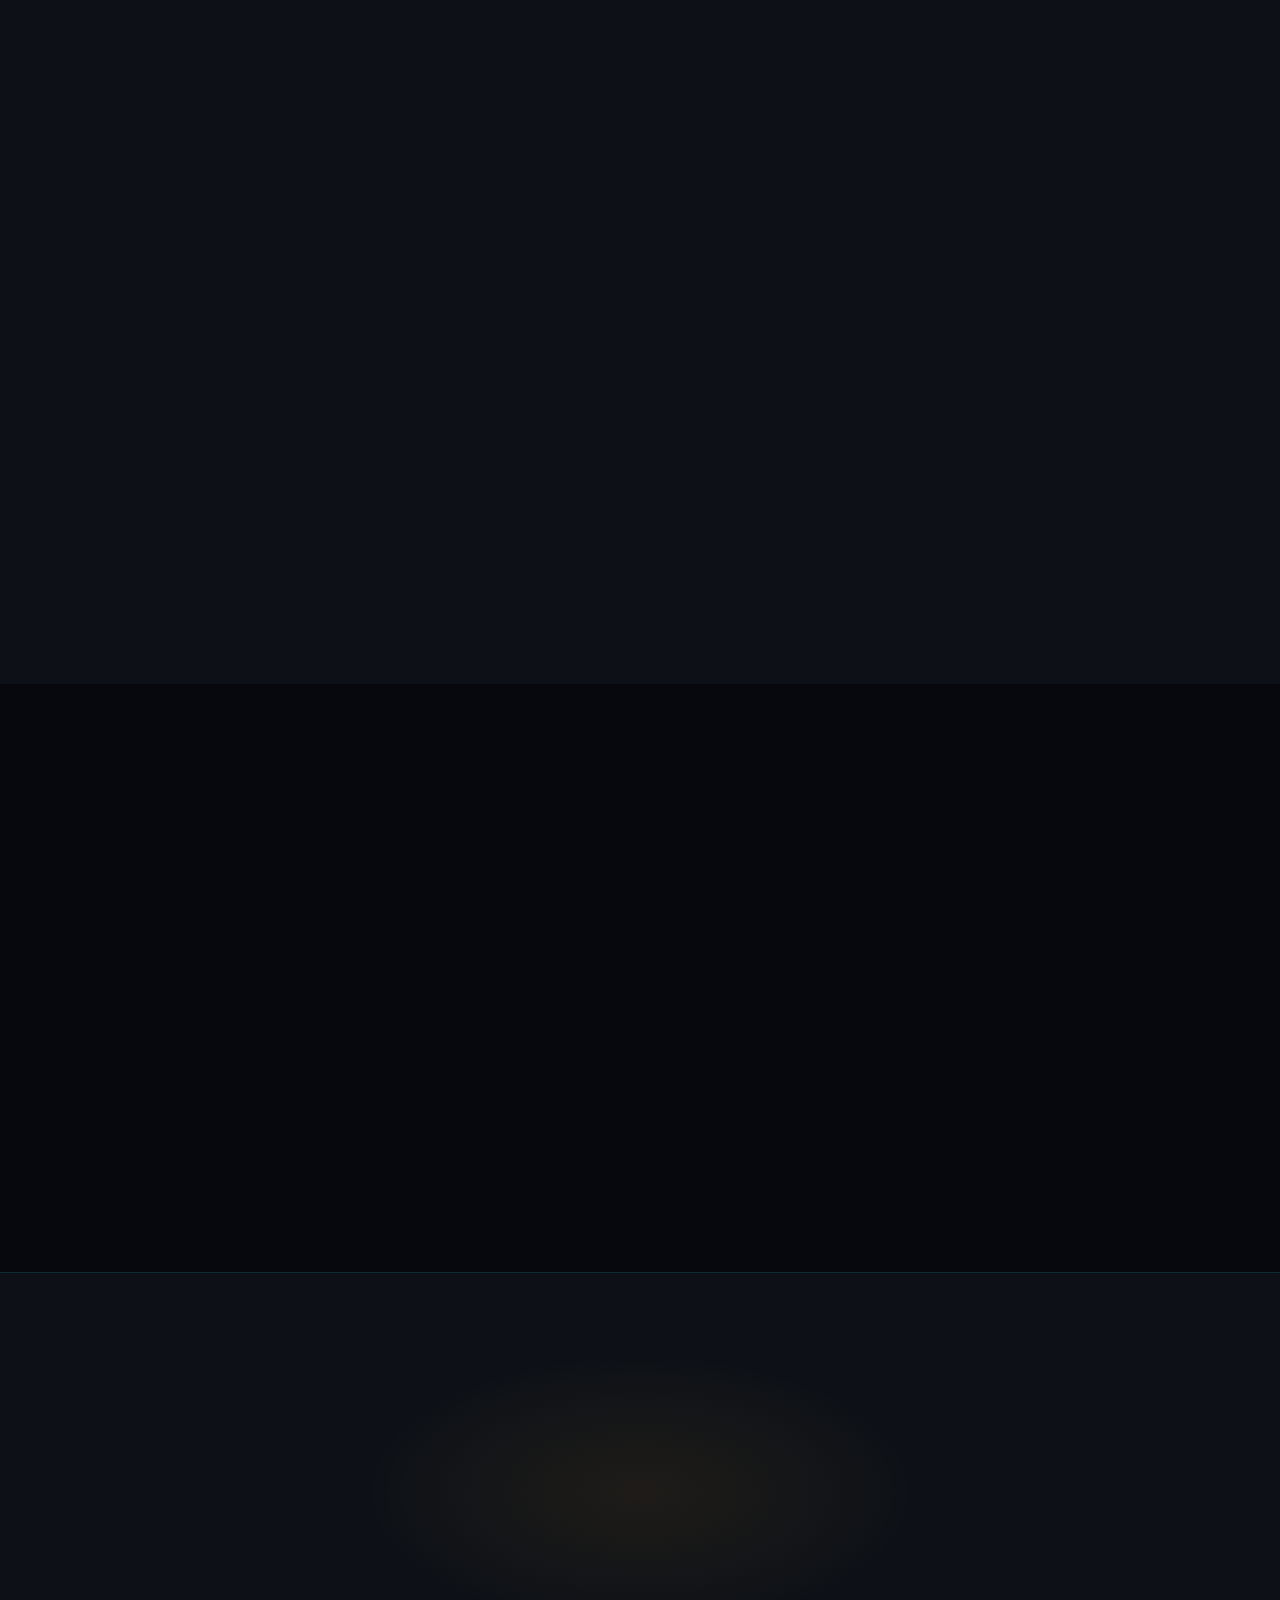
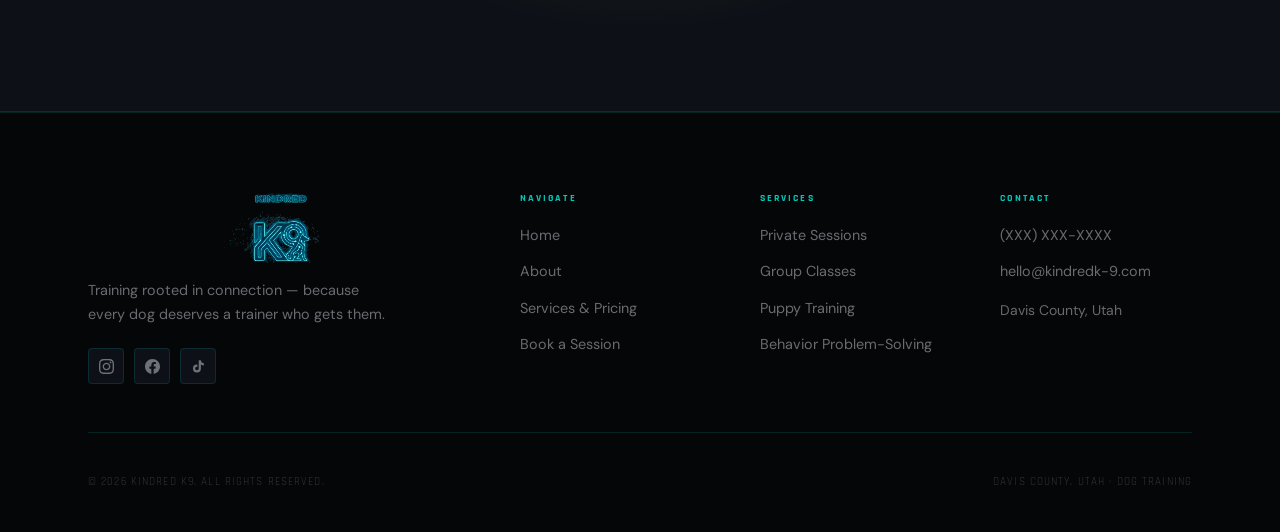
==== commit 4c915466: "feat: use original neon KINDRED letterform above K9 mark" ====
--- a/about.html
+++ b/about.html
@@ -22,8 +22,8 @@
   <nav class="site-nav" aria-label="Main navigation">
     <div class="nav-inner">
       <a href="index.html" class="nav-logo" aria-label="Kindred K9 home">
-        <span class="nav-logo-kindred">KINDRED</span>
-        <img src="img/kindred-logo.svg" alt="Kindred K9">
+        <img src="img/kindred-text.svg" alt="KINDRED" class="nav-logo-text">
+        <img src="img/kindred-logo.svg" alt="Kindred K9" class="nav-logo-mark">
       </a>
       <ul class="nav-links" role="list">
         <li><a href="index.html">Home</a></li>
@@ -41,8 +41,8 @@
   <div class="nav-overlay" role="dialog" aria-modal="true" aria-label="Navigation menu">
     <div class="nav-overlay-top">
       <a href="index.html" class="nav-logo">
-        <span class="nav-logo-kindred">KINDRED</span>
-        <img src="img/kindred-logo.svg" alt="Kindred K9">
+        <img src="img/kindred-text.svg" alt="KINDRED" class="nav-logo-text">
+        <img src="img/kindred-logo.svg" alt="Kindred K9" class="nav-logo-mark">
       </a>
       <button class="nav-overlay-close" aria-label="Close menu">&#x2715;</button>
     </div>
@@ -235,8 +235,8 @@
       <div class="footer-grid">
         <div class="footer-brand">
           <a href="index.html" class="nav-logo">
-            <span class="nav-logo-kindred">KINDRED</span>
-        <img src="img/kindred-logo.svg" alt="Kindred K9">
+            <img src="img/kindred-text.svg" alt="KINDRED" class="nav-logo-text">
+        <img src="img/kindred-logo.svg" alt="Kindred K9" class="nav-logo-mark">
           </a>
           <p>Training rooted in connection — because every dog deserves a trainer who gets them.</p>
           <div class="footer-social">
--- a/css/styles.css
+++ b/css/styles.css
@@ -193,13 +193,8 @@
   text-decoration: none;
 }
 .nav-logo:hover { opacity: 0.8; }
-.nav-logo-kindred {
-  font-family: var(--font-display);
-  font-size: 0.58rem; font-weight: 700;
-  letter-spacing: 0.35em; text-transform: uppercase;
-  color: var(--cyan); line-height: 1;
-}
-.nav-logo img { height: 52px; width: auto; filter: contrast(1.2) saturate(1.4); }
+.nav-logo-text { height: 18px; width: auto; filter: contrast(1.2) saturate(1.4); }
+.nav-logo-mark { height: 52px; width: auto; filter: contrast(1.2) saturate(1.4); }
 
 .nav-links { display: flex; align-items: center; gap: 2.25rem; }
 .nav-links a {
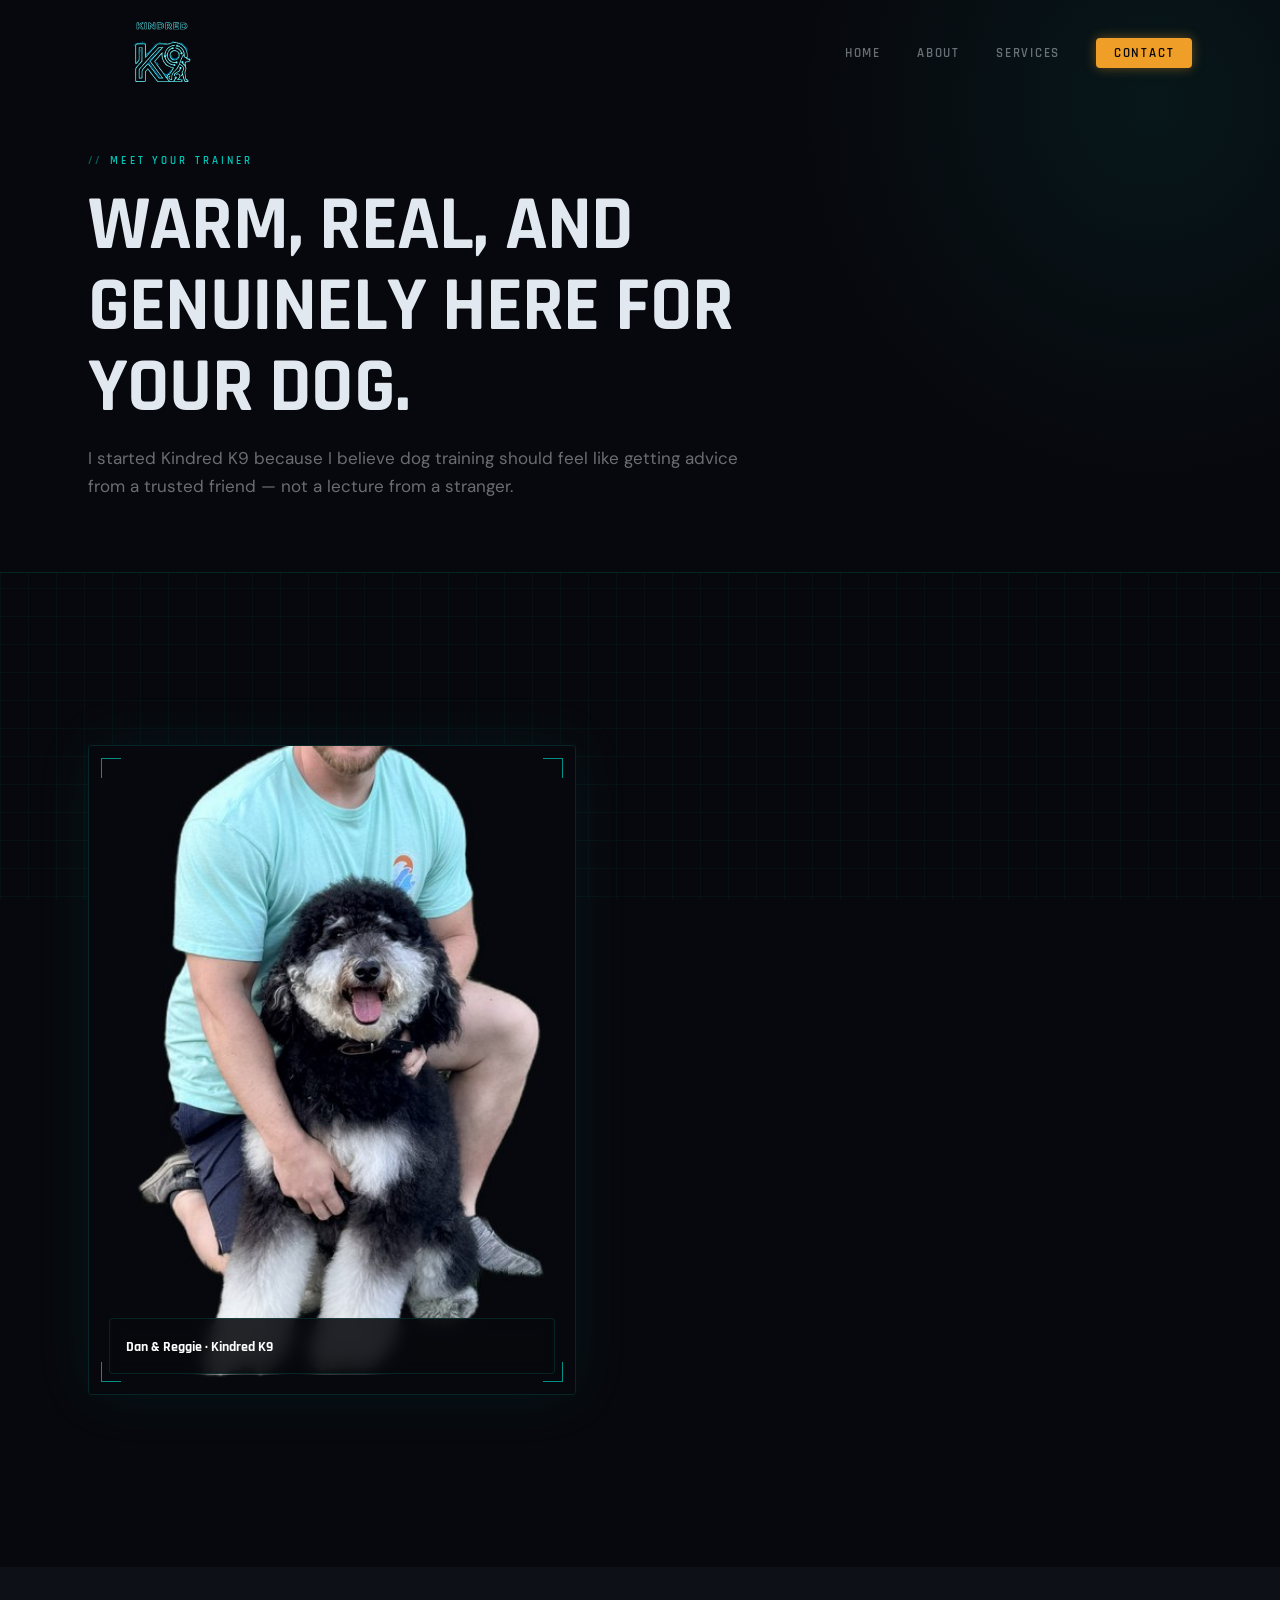
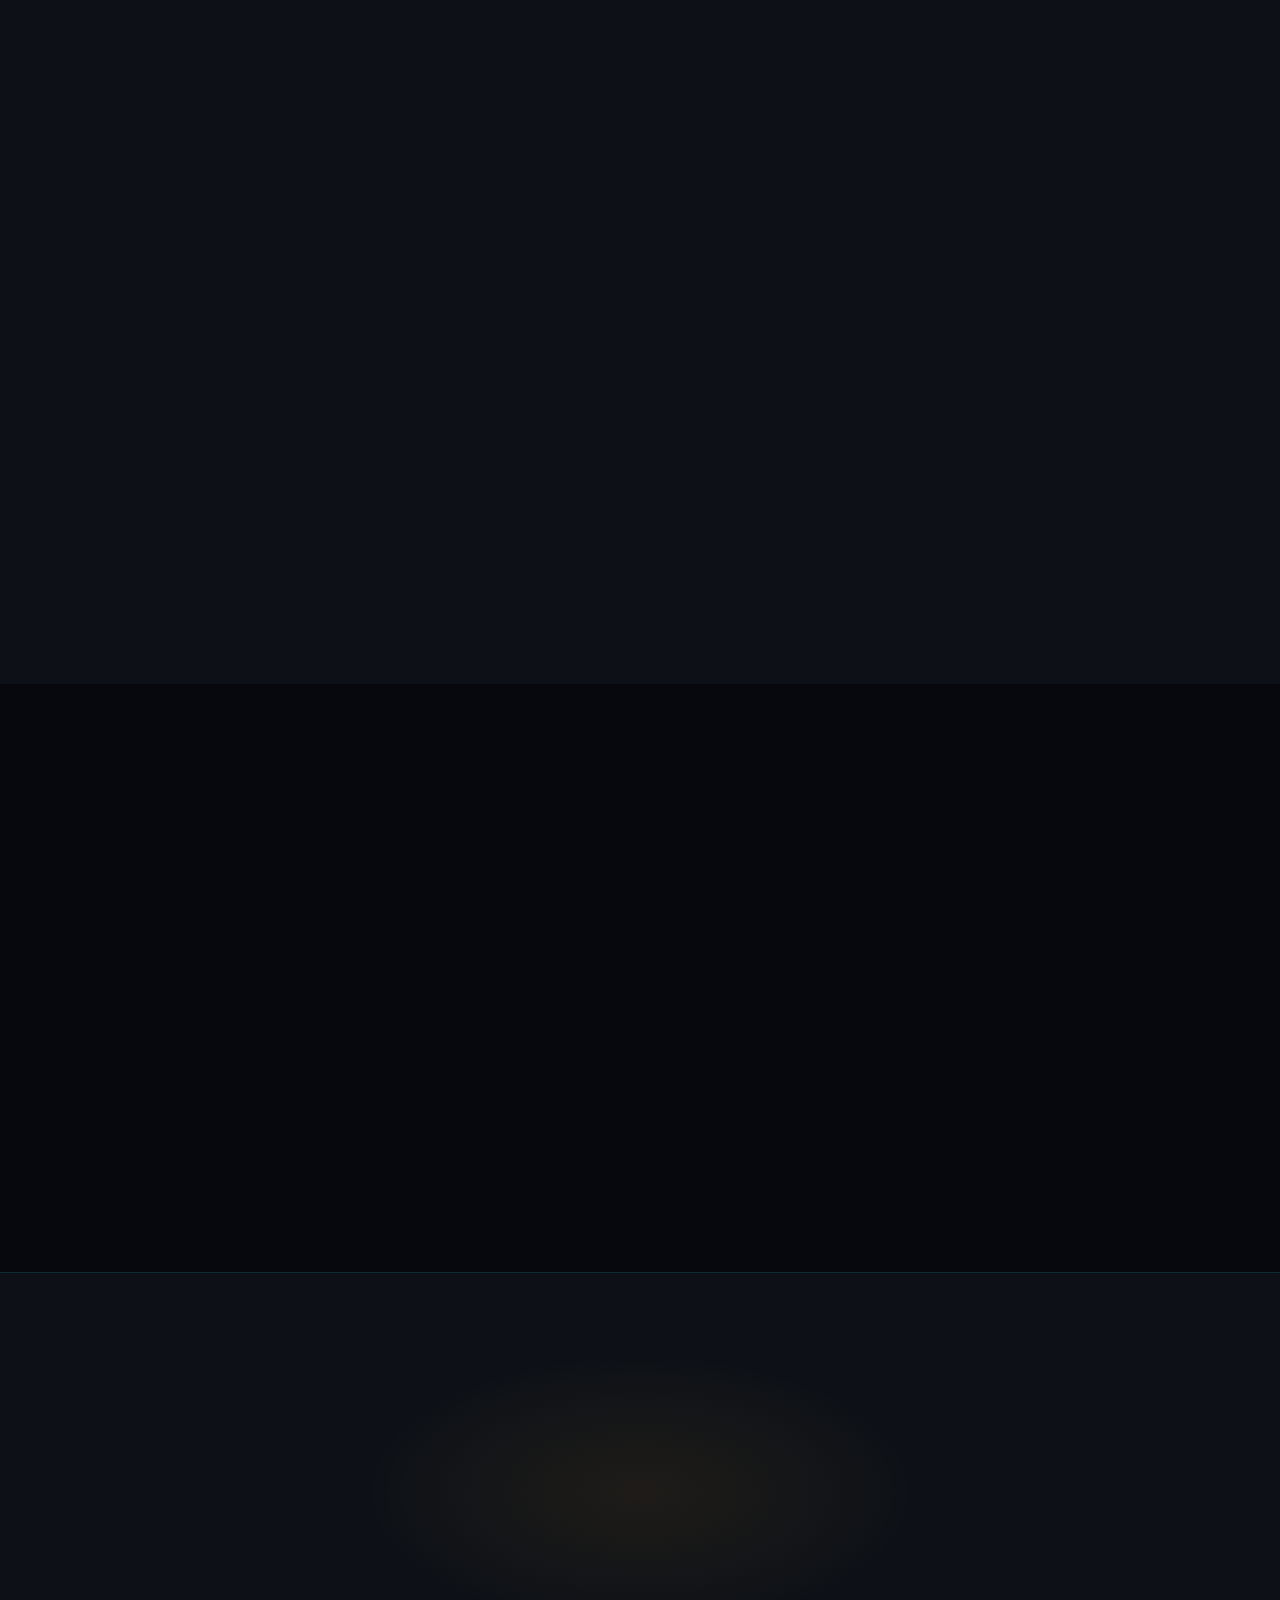
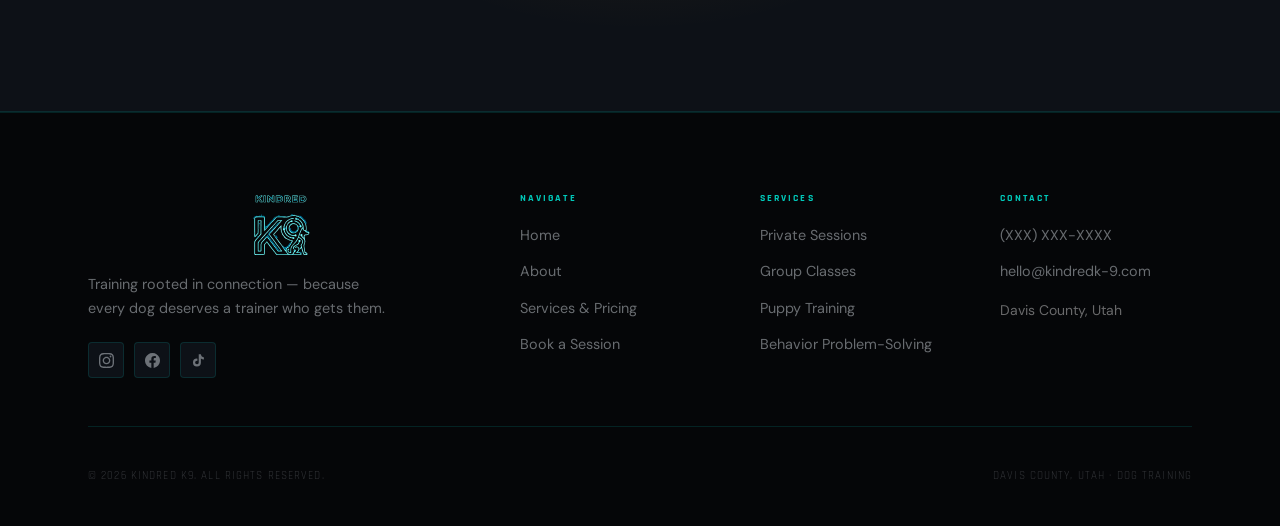
==== commit fd710645: "feat: add Dan & Reggie photo to hero and about page with bg removal" ====
--- a/about.html
+++ b/about.html
@@ -77,16 +77,9 @@
             <div class="corner corner-tr"></div>
             <div class="corner corner-bl"></div>
             <div class="corner corner-br"></div>
-            <div class="about-photo-paw">
-              <svg viewBox="0 0 32 32" fill="currentColor">
-                <circle cx="10" cy="8" r="3.5"/><circle cx="22" cy="8" r="3.5"/>
-                <circle cx="6" cy="16" r="2.75"/><circle cx="26" cy="16" r="2.75"/>
-                <path d="M16 29c-5.523 0-10-3.582-10-8 0-2.485 2.015-4.5 4.5-4.5h11c2.485 0 4.5 2.015 4.5 4.5 0 4.418-4.477 8-10 8z"/>
-              </svg>
-            </div>
+            <img src="img/trainer-about.jpg" alt="Dan and Reggie" class="about-photo-img">
             <div class="about-photo-caption">
-              <p>📸 Add your photo here</p>
-              <strong>Your Name · Kindred K9</strong>
+              <strong>Dan &amp; Reggie · Kindred K9</strong>
             </div>
           </div>
 
--- a/css/styles.css
+++ b/css/styles.css
@@ -194,7 +194,7 @@
 }
 .nav-logo:hover { opacity: 0.8; }
 .nav-logo-text { height: 18px; width: auto; filter: contrast(1.2) saturate(1.4); }
-.nav-logo-mark { height: 52px; width: auto; filter: contrast(1.2) saturate(1.4); }
+.nav-logo-mark { height: 52px; width: auto; filter: contrast(1.2) saturate(1.4); margin-top: -6px; }
 
 .nav-links { display: flex; align-items: center; gap: 2.25rem; }
 .nav-links a {
@@ -351,9 +351,15 @@
 .hero-image {
   position: relative; aspect-ratio: 4/5;
   border-radius: var(--radius);
-  background: var(--surface);
+  background: var(--bg);
   border: 1px solid var(--border); overflow: hidden;
-  box-shadow: 0 0 60px rgba(0,200,185,0.06);
+  box-shadow: 0 0 60px rgba(0,200,185,0.08);
+}
+.hero-photo {
+  position: absolute; inset: 0;
+  width: 100%; height: 100%;
+  object-fit: cover; object-position: center top;
+  z-index: 1;
 }
 
 /* Circuit corner brackets — used on .hero-image and .about-photo */
@@ -587,19 +593,21 @@
 }
 .about-photo {
   aspect-ratio: 3/4; border-radius: var(--radius);
-  background: var(--surface); border: 1px solid var(--border);
+  background: var(--bg); border: 1px solid var(--border);
   position: relative; overflow: hidden;
-  box-shadow: 0 0 60px rgba(0,200,185,0.06);
-}
-.about-photo-paw {
-  position: absolute; bottom: -8%; right: -8%;
-  width: 58%; color: rgba(0,200,185,0.06);
+  box-shadow: 0 0 60px rgba(0,200,185,0.08);
+}
+.about-photo-img {
+  position: absolute; inset: 0;
+  width: 100%; height: 100%;
+  object-fit: cover; object-position: center top;
+  z-index: 1;
 }
 .about-photo-caption {
   position: absolute; bottom: 1.25rem; left: 1.25rem; right: 1.25rem;
   background: rgba(7,8,13,0.88); backdrop-filter: blur(8px);
   border: 1px solid var(--border); border-radius: var(--radius);
-  padding: 0.875rem 1rem;
+  padding: 0.875rem 1rem; z-index: 2;
 }
 .about-photo-caption p { font-size: 0.8rem; color: var(--text-muted); max-width: none; }
 .about-photo-caption strong { font-family: var(--font-display); font-size: 0.9rem; color: white; font-weight: 700; }
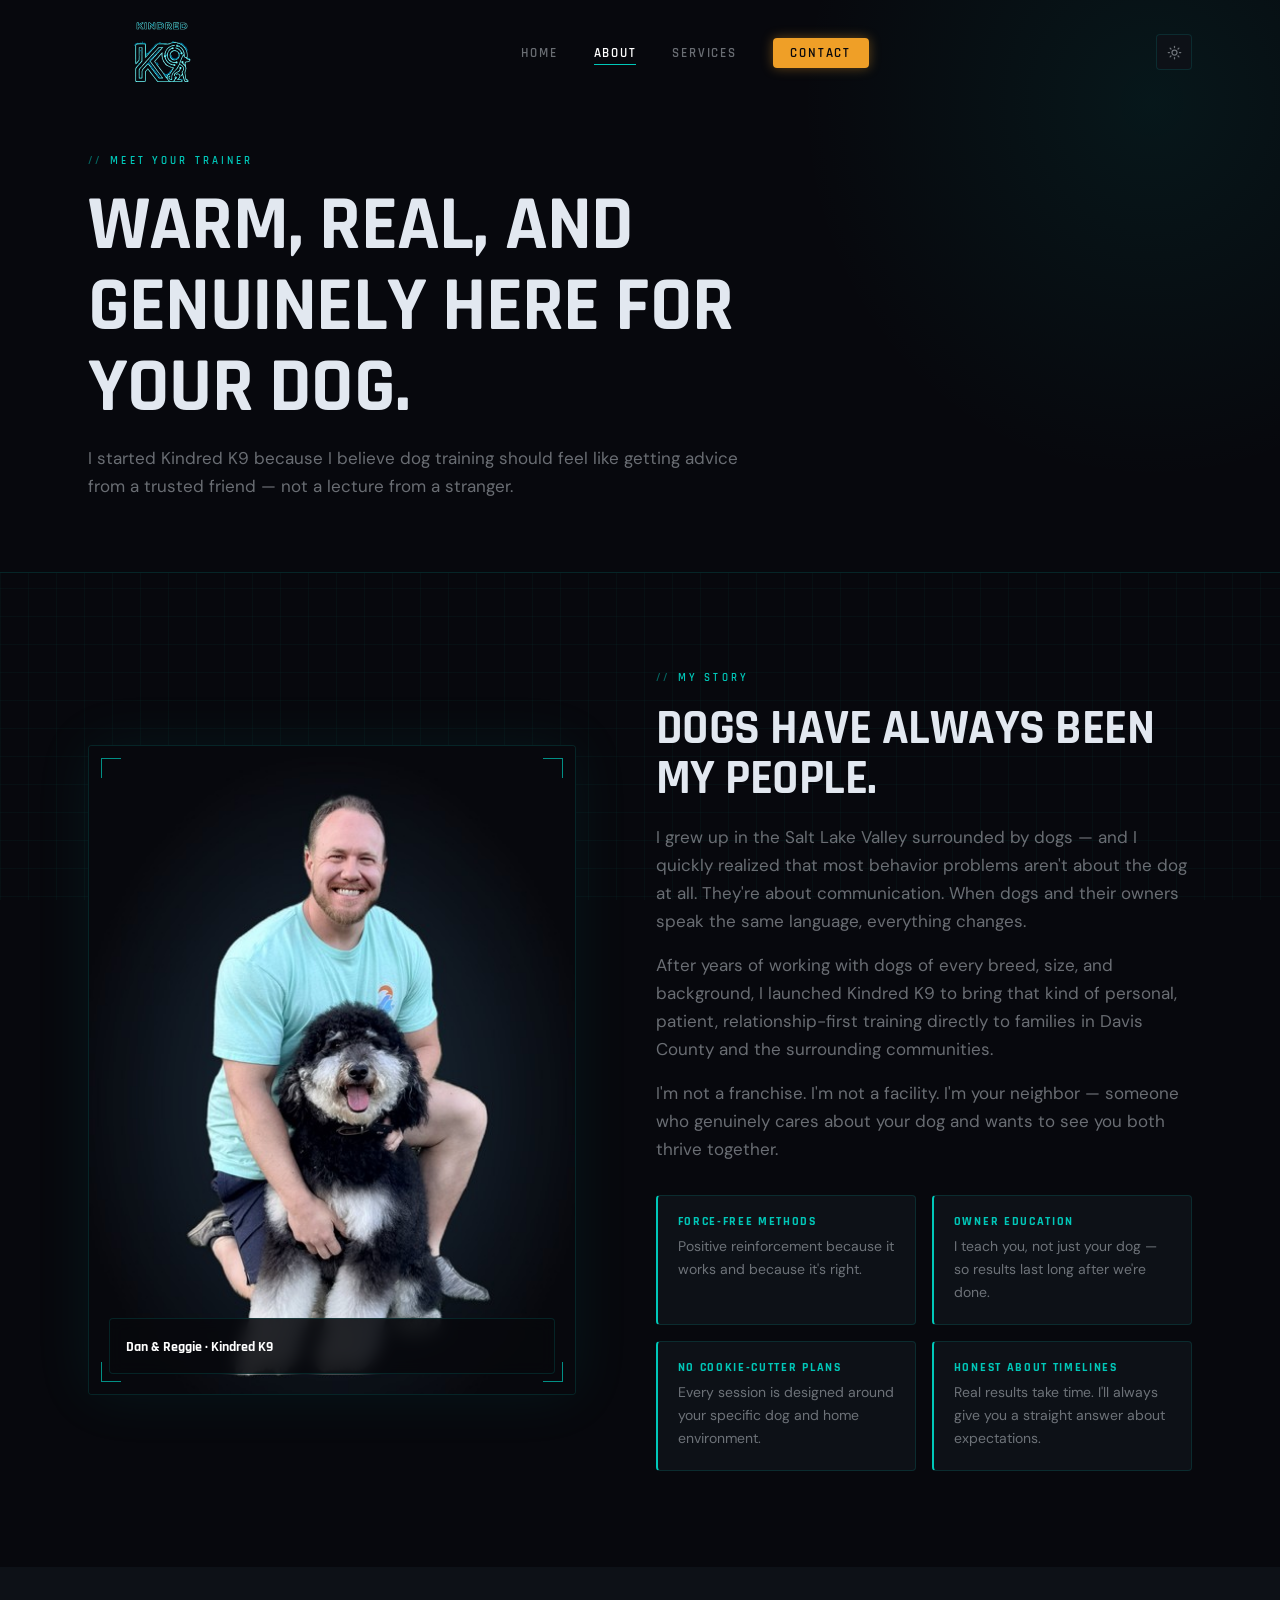
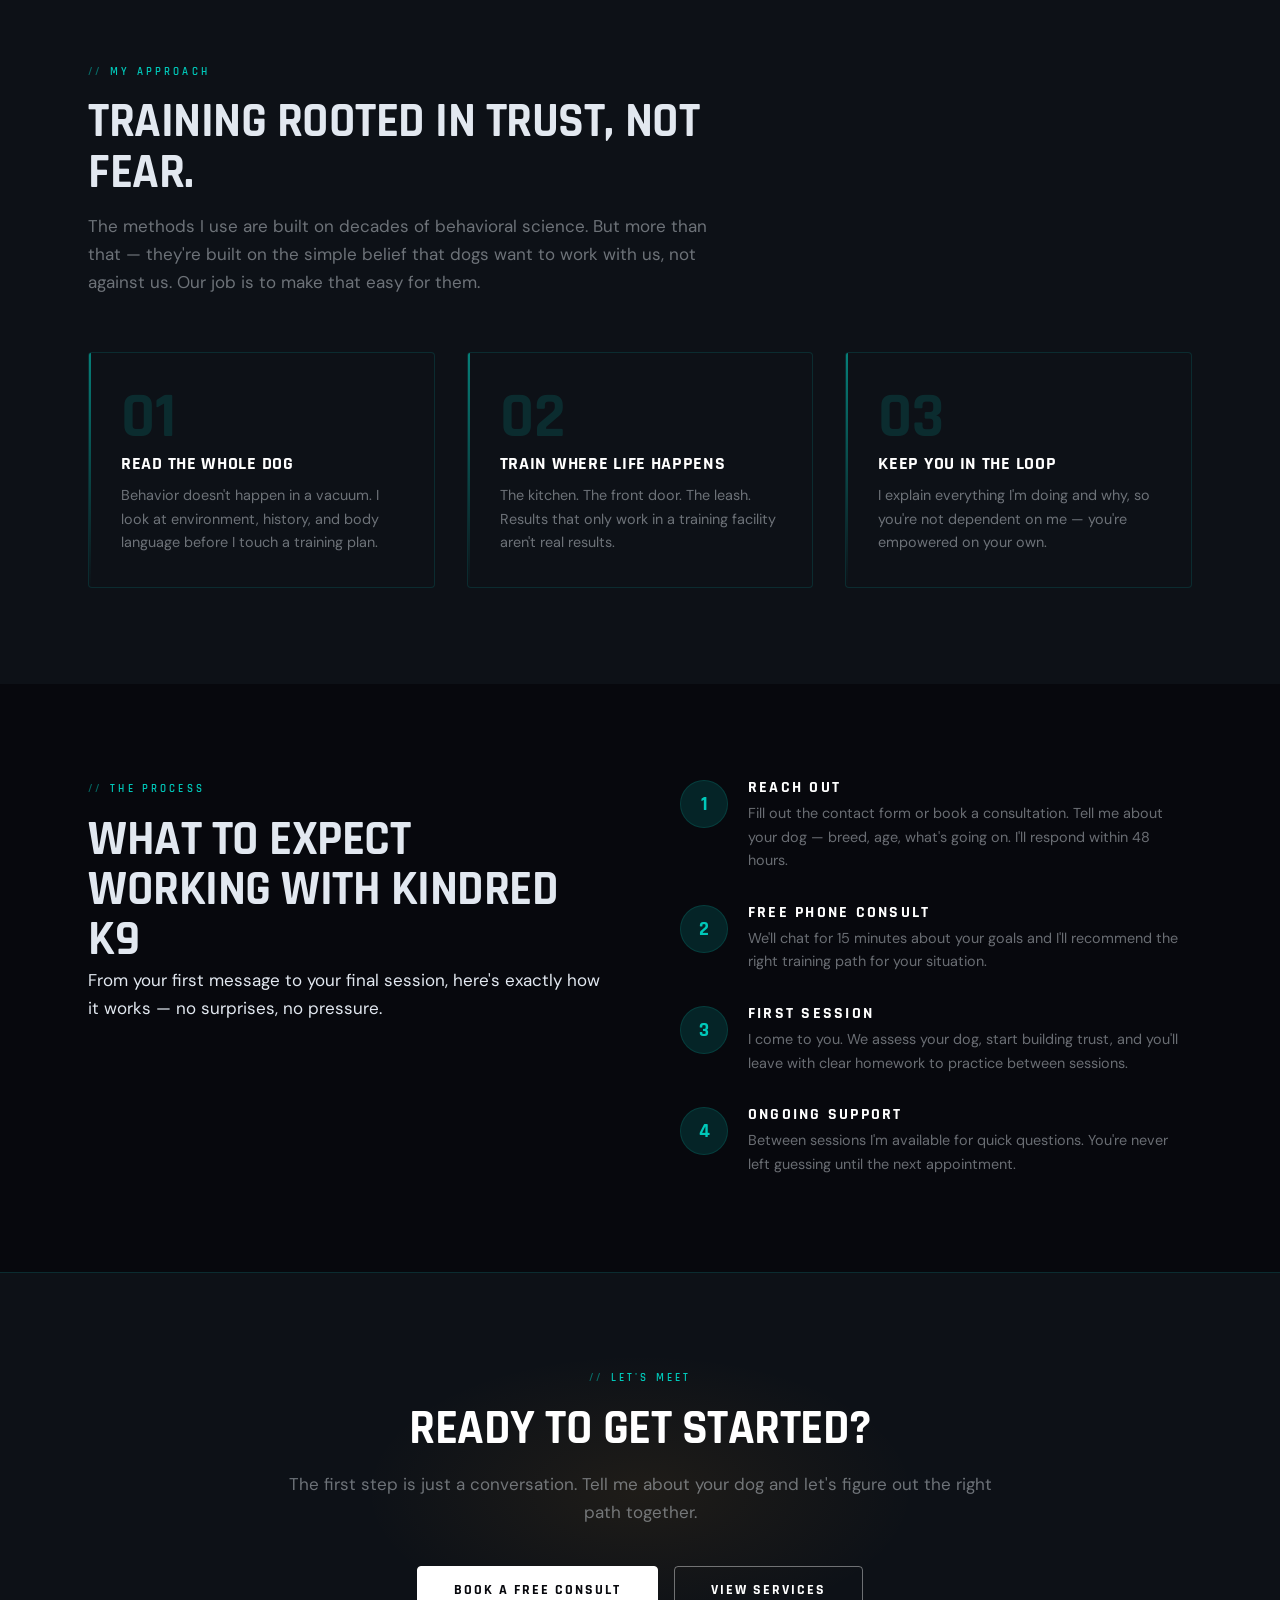
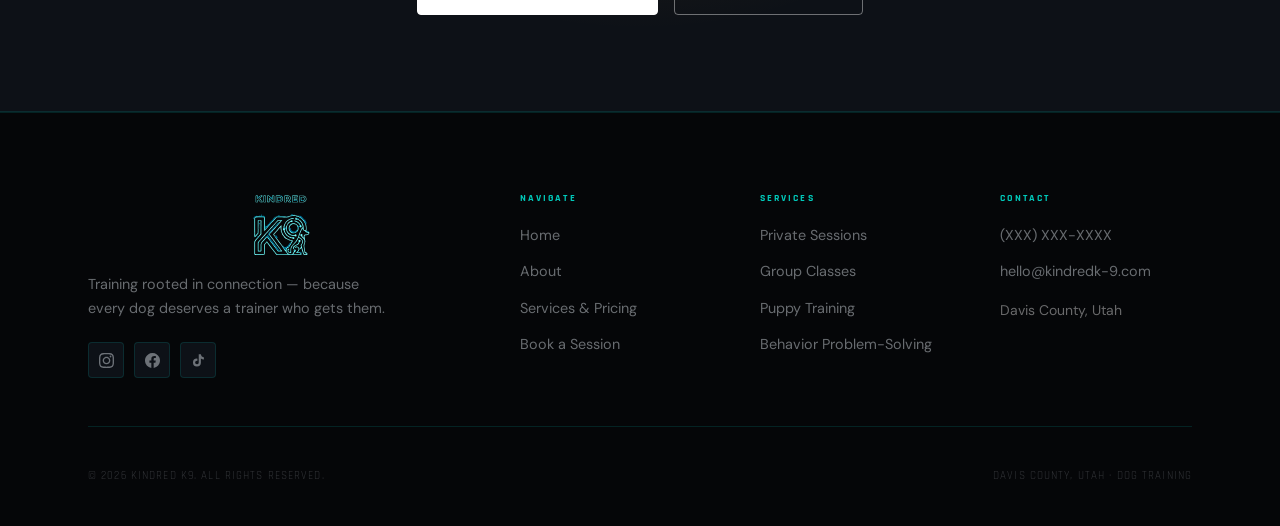
==== commit 0733c97a: "feat: light/dark mode, updated pricing & packages, testimonial updates - Add light/dark mode toggle " ====
--- a/about.html
+++ b/about.html
@@ -15,6 +15,7 @@
   <link rel="preconnect" href="https://fonts.gstatic.com" crossorigin>
   <link href="https://fonts.googleapis.com/css2?family=Rajdhani:wght@400;500;600;700&family=DM+Sans:wght@300;400;500;600&display=swap" rel="stylesheet">
   <link rel="stylesheet" href="css/styles.css">
+  <script src="js/theme.js"></script>
 </head>
 <body class="grid-bg">
 
@@ -31,9 +32,20 @@
         <li><a href="services.html">Services</a></li>
         <li><a href="contact.html" class="nav-cta">Contact</a></li>
       </ul>
-      <button class="nav-toggle" aria-label="Open menu" aria-expanded="false">
-        <span></span><span></span><span></span>
-      </button>
+      <div class="nav-actions">
+        <button class="theme-toggle" aria-label="Switch to light mode">
+          <svg class="icon-sun" xmlns="http://www.w3.org/2000/svg" viewBox="0 0 24 24" fill="none" stroke="currentColor" stroke-width="2" stroke-linecap="round" stroke-linejoin="round" aria-hidden="true">
+            <circle cx="12" cy="12" r="4"/>
+            <path d="M12 2v2M12 20v2M4.93 4.93l1.41 1.41M17.66 17.66l1.41 1.41M2 12h2M20 12h2M6.34 17.66l-1.41 1.41M19.07 4.93l-1.41 1.41"/>
+          </svg>
+          <svg class="icon-moon" xmlns="http://www.w3.org/2000/svg" viewBox="0 0 24 24" fill="none" stroke="currentColor" stroke-width="2" stroke-linecap="round" stroke-linejoin="round" aria-hidden="true">
+            <path d="M21 12.79A9 9 0 1 1 11.21 3 7 7 0 0 0 21 12.79z"/>
+          </svg>
+        </button>
+        <button class="nav-toggle" aria-label="Open menu" aria-expanded="false">
+          <span></span><span></span><span></span>
+        </button>
+      </div>
     </div>
   </nav>
 
--- a/css/styles.css
+++ b/css/styles.css
@@ -440,6 +440,7 @@
   padding: 1.875rem; border: 1px solid var(--border);
   transition: border-color var(--transition), box-shadow var(--transition);
   position: relative; overflow: hidden;
+  display: block; text-decoration: none; color: inherit; cursor: pointer;
 }
 .service-card::before {
   content: '';
@@ -651,6 +652,7 @@
   margin-bottom: 1.25rem;
   transition: border-color var(--transition), box-shadow var(--transition);
   position: relative; overflow: hidden;
+  scroll-margin-top: 100px;
 }
 .service-full::before {
   content: '';
@@ -742,6 +744,53 @@
 select option { background: var(--surface); color: var(--text); }
 
 .form-submit { width: 100%; justify-content: center; font-size: 1rem; padding: 1rem; }
+
+/* Custom select dropdown */
+.custom-select { position: relative; }
+.custom-select-trigger {
+  width: 100%; display: flex; align-items: center; justify-content: space-between; gap: 0.5rem;
+  font-family: var(--font-body); font-size: 0.9375rem;
+  color: var(--text); background: var(--bg);
+  border: 1px solid var(--border); border-radius: var(--radius);
+  padding: 0.75rem 0.9375rem; text-align: left; cursor: pointer;
+  transition: border-color var(--transition), box-shadow var(--transition); outline: none;
+}
+.custom-select-trigger:focus,
+.custom-select.is-open .custom-select-trigger {
+  border-color: var(--cyan); box-shadow: 0 0 0 3px var(--cyan-dim);
+}
+.custom-select-trigger svg { color: var(--cyan); flex-shrink: 0; transition: transform var(--transition); }
+.custom-select.is-open .custom-select-trigger svg { transform: rotate(180deg); }
+.custom-select-value { flex: 1; }
+.custom-select-value.placeholder { color: rgba(226,232,240,0.25); }
+
+.custom-select-dropdown {
+  display: none; position: absolute; top: calc(100% + 4px); left: 0; right: 0; z-index: 200;
+  background: var(--surface2); border: 1px solid var(--cyan);
+  border-radius: var(--radius); list-style: none; margin: 0; padding: 0.375rem 0;
+  box-shadow: 0 8px 32px rgba(0,0,0,0.7), 0 0 24px rgba(0,200,185,0.12);
+}
+.custom-select.is-open .custom-select-dropdown { display: block; }
+.custom-select-option {
+  padding: 0.625rem 0.9375rem; cursor: pointer; font-size: 0.9375rem;
+  color: var(--text-muted); transition: background var(--transition), color var(--transition);
+}
+.custom-select-option:hover,
+.custom-select-option[aria-selected="true"]:not([data-value=""]) {
+  background: var(--cyan-dim); color: var(--cyan);
+}
+.custom-select-option[data-value=""] { color: rgba(226,232,240,0.3); font-size: 0.875rem; pointer-events: none; }
+
+.service-banner {
+  display: flex; align-items: center; gap: 0.75rem;
+  background: var(--cyan-dim); border: 1px solid var(--cyan);
+  border-radius: var(--radius); padding: 0.875rem 1rem;
+  margin-top: 0.625rem;
+}
+.service-banner[hidden] { display: none; }
+.service-banner svg { color: var(--cyan); width: 20px; height: 20px; flex-shrink: 0; }
+.service-banner-label { font-size: 0.75rem; color: var(--text-muted); margin: 0; line-height: 1.2; }
+.service-banner-name { font-size: 1rem; font-weight: 600; color: var(--cyan); margin: 0; line-height: 1.3; }
 
 .contact-aside { padding-top: 0.5rem; }
 .contact-info-box {
@@ -899,3 +948,265 @@
   .section { padding: 3rem 0; }
   .cta-banner { padding: 3rem 0; }
 }
+
+/* =====================
+   PACKAGE TIERS
+===================== */
+.pkg-tiers {
+  display: flex; flex-direction: column; gap: 0.75rem;
+  width: 240px;
+}
+.pkg-tier {
+  background: var(--bg); border: 1px solid var(--border);
+  border-radius: var(--radius); padding: 1.125rem;
+  transition: border-color var(--transition), box-shadow var(--transition);
+}
+.pkg-tier--featured {
+  border-color: var(--cyan);
+  background: var(--surface2);
+}
+.pkg-badge {
+  display: inline-block;
+  font-family: var(--font-display); font-size: 0.58rem; font-weight: 700;
+  letter-spacing: 0.14em; text-transform: uppercase;
+  background: var(--cyan); color: #fff;
+  padding: 0.2rem 0.6rem; border-radius: var(--radius);
+  margin-bottom: 0.6rem;
+}
+.pkg-tier-name {
+  font-family: var(--font-display); font-size: 0.65rem; font-weight: 700;
+  letter-spacing: 0.14em; text-transform: uppercase;
+  color: var(--text-muted);
+}
+.pkg-tier--featured .pkg-tier-name { color: var(--cyan); }
+.pkg-tier-price {
+  display: flex; align-items: baseline; gap: 0.25rem; margin-top: 0.3rem;
+}
+.pkg-tier-amount {
+  font-family: var(--font-display); font-size: 1.875rem; font-weight: 700;
+  color: var(--amber); line-height: 1;
+}
+.pkg-tier--featured .pkg-tier-amount { text-shadow: 0 0 14px rgba(239,159,39,0.25); }
+.pkg-tier-unit { font-size: 0.75rem; color: var(--text-muted); }
+.pkg-breakdown { font-size: 0.72rem; color: var(--text-muted); margin-top: 0.2rem; }
+.pkg-save {
+  font-family: var(--font-display); font-size: 0.62rem; font-weight: 700;
+  letter-spacing: 0.12em; text-transform: uppercase;
+  color: var(--cyan); margin-top: 0.375rem;
+}
+.pkg-cta { margin-top: 0.25rem; }
+
+[data-theme="light"] .pkg-tier--featured .pkg-tier-amount { text-shadow: none; }
+[data-theme="light"] .pkg-tier:hover { border-color: rgba(15,110,86,0.3); }
+
+@media (max-width: 768px) {
+  .pkg-tiers { width: 100%; }
+}
+
+/* =====================
+   THEME TOGGLE BUTTON
+===================== */
+.nav-actions {
+  display: flex; align-items: center; gap: 0.75rem;
+}
+.theme-toggle {
+  display: flex; align-items: center; justify-content: center;
+  width: 36px; height: 36px;
+  background: var(--surface); border: 1px solid var(--border);
+  border-radius: var(--radius);
+  cursor: pointer; color: var(--text-muted);
+  transition: border-color var(--transition), background var(--transition), color var(--transition);
+  flex-shrink: 0;
+}
+.theme-toggle:hover {
+  border-color: var(--cyan); color: var(--cyan); background: var(--cyan-dim);
+}
+.theme-toggle svg {
+  width: 15px; height: 15px; pointer-events: none;
+  transition: transform 0.3s ease;
+}
+.theme-toggle:hover svg { transform: rotate(20deg); }
+.theme-toggle .icon-moon { display: none; }
+[data-theme="light"] .theme-toggle .icon-sun  { display: none; }
+[data-theme="light"] .theme-toggle .icon-moon { display: block; }
+
+/* =====================
+   LIGHT MODE
+===================== */
+
+/* Smooth color transition on theme switch */
+.theme-transitioning,
+.theme-transitioning *,
+.theme-transitioning *::before,
+.theme-transitioning *::after {
+  transition:
+    background-color 0.3s ease,
+    color            0.3s ease,
+    border-color     0.3s ease,
+    box-shadow       0.3s ease !important;
+}
+
+/* ── Variables ───────────────────────────────────── */
+[data-theme="light"] {
+  --cyan:       #0F6E56;
+  --cyan-dim:   rgba(15, 110, 86, 0.1);
+  --cyan-glow:  0 0 20px rgba(15, 110, 86, 0.25);
+  --amber:      #C4710D;
+  --amber-dim:  rgba(196, 113, 13, 0.12);
+  --amber-glow: 0 0 20px rgba(196, 113, 13, 0.3);
+  --bg:         #F5F5F0;
+  --surface:    #FFFFFF;
+  --surface2:   #E8F6EF;
+  --border:     rgba(15, 110, 86, 0.14);
+  --text:       #2C2C2A;
+  --text-muted: rgba(44, 44, 42, 0.58);
+}
+
+/* ── Grid background ─────────────────────────────── */
+[data-theme="light"] .grid-bg {
+  background-image:
+    linear-gradient(rgba(15,110,86,0.04) 1px, transparent 1px),
+    linear-gradient(90deg, rgba(15,110,86,0.04) 1px, transparent 1px);
+}
+
+/* ── Navigation ──────────────────────────────────── */
+[data-theme="light"] .site-nav.scrolled {
+  background: rgba(245, 245, 240, 0.95);
+  box-shadow: 0 1px 0 var(--border);
+}
+[data-theme="light"] .nav-links a:hover,
+[data-theme="light"] .nav-links a.active { color: var(--cyan); }
+[data-theme="light"] .nav-links .nav-cta  { color: #fff !important; }
+[data-theme="light"] .nav-overlay {
+  background-image:
+    linear-gradient(rgba(15,110,86,0.04) 1px, transparent 1px),
+    linear-gradient(90deg, rgba(15,110,86,0.04) 1px, transparent 1px);
+}
+
+/* ── Headings hardcoded to white ─────────────────── */
+[data-theme="light"] .hero h1                  { color: var(--text); }
+[data-theme="light"] .hero h1 em               { text-shadow: none; }
+[data-theme="light"] .section-header--light h2 { color: var(--text); }
+[data-theme="light"] .cta-banner h2            { color: var(--text); }
+[data-theme="light"] .service-card h3          { color: var(--text); }
+[data-theme="light"] .service-full h3          { color: var(--text); }
+[data-theme="light"] .why-item h3              { color: var(--text); }
+[data-theme="light"] .expect-item h4           { color: var(--text); }
+[data-theme="light"] .contact-info-box h3      { color: var(--text); }
+[data-theme="light"] .contact-form-card h2     { color: var(--text); }
+[data-theme="light"] .booking-placeholder h4   { color: var(--text); }
+[data-theme="light"] .testimonial-name         { color: var(--text); }
+[data-theme="light"] .about-photo-caption strong { color: var(--text); }
+[data-theme="light"] .hero-image-label .label-name { color: var(--text); }
+
+/* ── Buttons ─────────────────────────────────────── */
+[data-theme="light"] .btn-primary              { color: #fff; }
+[data-theme="light"] .btn-white                { background: var(--text); color: var(--bg); border-color: var(--text); }
+[data-theme="light"] .btn-white:hover          { background: #2C2C2A; }
+[data-theme="light"] .btn-outline-white        { color: var(--text); border-color: rgba(44,44,42,0.3); }
+[data-theme="light"] .btn-outline-white:hover  { background: rgba(44,44,42,0.06); border-color: var(--text); }
+
+/* ── Hero section ────────────────────────────────── */
+[data-theme="light"] .hero::before {
+  background: radial-gradient(ellipse at 60% 40%, rgba(15,110,86,0.07) 0%, transparent 65%);
+}
+[data-theme="light"] .hero::after {
+  background: radial-gradient(ellipse at 40% 60%, rgba(196,113,13,0.05) 0%, transparent 65%);
+}
+[data-theme="light"] .hero-image {
+  background: #fff;
+  box-shadow: 0 8px 48px rgba(15,110,86,0.1);
+}
+[data-theme="light"] .hero-image-label {
+  background: rgba(245,245,240,0.92);
+  border-color: var(--border);
+}
+[data-theme="light"] .hero-image-label .label-divider { background: var(--border); }
+
+/* ── About photo caption ─────────────────────────── */
+[data-theme="light"] .about-photo-caption {
+  background: rgba(245,245,240,0.92);
+  border-color: var(--border);
+}
+[data-theme="light"] .about-photo {
+  box-shadow: 0 8px 48px rgba(15,110,86,0.1);
+}
+
+/* ── Page hero ───────────────────────────────────── */
+[data-theme="light"] .page-hero::before {
+  background: radial-gradient(ellipse at 60% 40%, rgba(15,110,86,0.07) 0%, transparent 65%);
+}
+
+/* ── CTA Banner ──────────────────────────────────── */
+[data-theme="light"] .cta-banner::before {
+  background: radial-gradient(ellipse, rgba(196,113,13,0.07) 0%, transparent 65%);
+}
+
+/* ── Cards & surfaces ────────────────────────────── */
+[data-theme="light"] .service-card:hover {
+  box-shadow: 0 4px 24px rgba(15,110,86,0.1);
+}
+[data-theme="light"] .service-full:hover {
+  box-shadow: 0 4px 24px rgba(15,110,86,0.08);
+}
+[data-theme="light"] .service-price .amount,
+[data-theme="light"] .pricing-box .price { text-shadow: none; }
+
+/* ── Testimonials ────────────────────────────────── */
+[data-theme="light"] .testimonial-card blockquote {
+  color: rgba(44, 44, 42, 0.82);
+}
+[data-theme="light"] .testimonial-card:hover {
+  border-color: rgba(15,110,86,0.35);
+}
+
+/* ── Forms ───────────────────────────────────────── */
+[data-theme="light"] input::placeholder,
+[data-theme="light"] textarea::placeholder { color: rgba(44,44,42,0.28); }
+[data-theme="light"] .custom-select-value.placeholder { color: rgba(44,44,42,0.3); }
+[data-theme="light"] select {
+  background-image: url("data:image/svg+xml,%3Csvg xmlns='http://www.w3.org/2000/svg' width='12' height='8' viewBox='0 0 12 8'%3E%3Cpath d='M1 1l5 5 5-5' stroke='%230F6E56' stroke-width='1.5' fill='none' stroke-linecap='round'/%3E%3C/svg%3E");
+}
+[data-theme="light"] .custom-select-dropdown {
+  background: var(--surface);
+  box-shadow: 0 8px 32px rgba(15,110,86,0.15), 0 0 0 1px var(--border);
+}
+[data-theme="light"] select option { background: #fff; color: var(--text); }
+
+/* ── Nav — always dark (logo is designed for dark bg) */
+[data-theme="light"] .site-nav,
+[data-theme="light"] .nav-overlay {
+  --bg:         #07080D;
+  --surface:    #0D1117;
+  --surface2:   #111820;
+  --border:     rgba(0, 200, 185, 0.15);
+  --text:       #E2E8F0;
+  --text-muted: rgba(226, 232, 240, 0.45);
+  --cyan:       #00C8B9;
+  --cyan-dim:   rgba(0, 200, 185, 0.15);
+  --amber:      #EF9F27;
+}
+/* Always show a dark bg so the SVG logo is always legible */
+[data-theme="light"] .site-nav {
+  background: rgba(7, 8, 13, 0.88);
+  backdrop-filter: blur(14px); -webkit-backdrop-filter: blur(14px);
+}
+[data-theme="light"] .site-nav.scrolled {
+  background: rgba(7, 8, 13, 0.96);
+  box-shadow: 0 1px 0 rgba(0, 200, 185, 0.15);
+}
+[data-theme="light"] .nav-links a:hover,
+[data-theme="light"] .nav-links a.active { color: white; }
+[data-theme="light"] .nav-links .nav-cta  { color: var(--bg) !important; }
+
+/* ── Footer — always dark ────────────────────────── */
+[data-theme="light"] .site-footer {
+  --bg:         #050608;
+  --surface:    #0D1117;
+  --surface2:   #111820;
+  --border:     rgba(0, 200, 185, 0.15);
+  --text:       #E2E8F0;
+  --text-muted: rgba(226, 232, 240, 0.45);
+  --cyan:       #00C8B9;
+  background:   #050608;
+}
